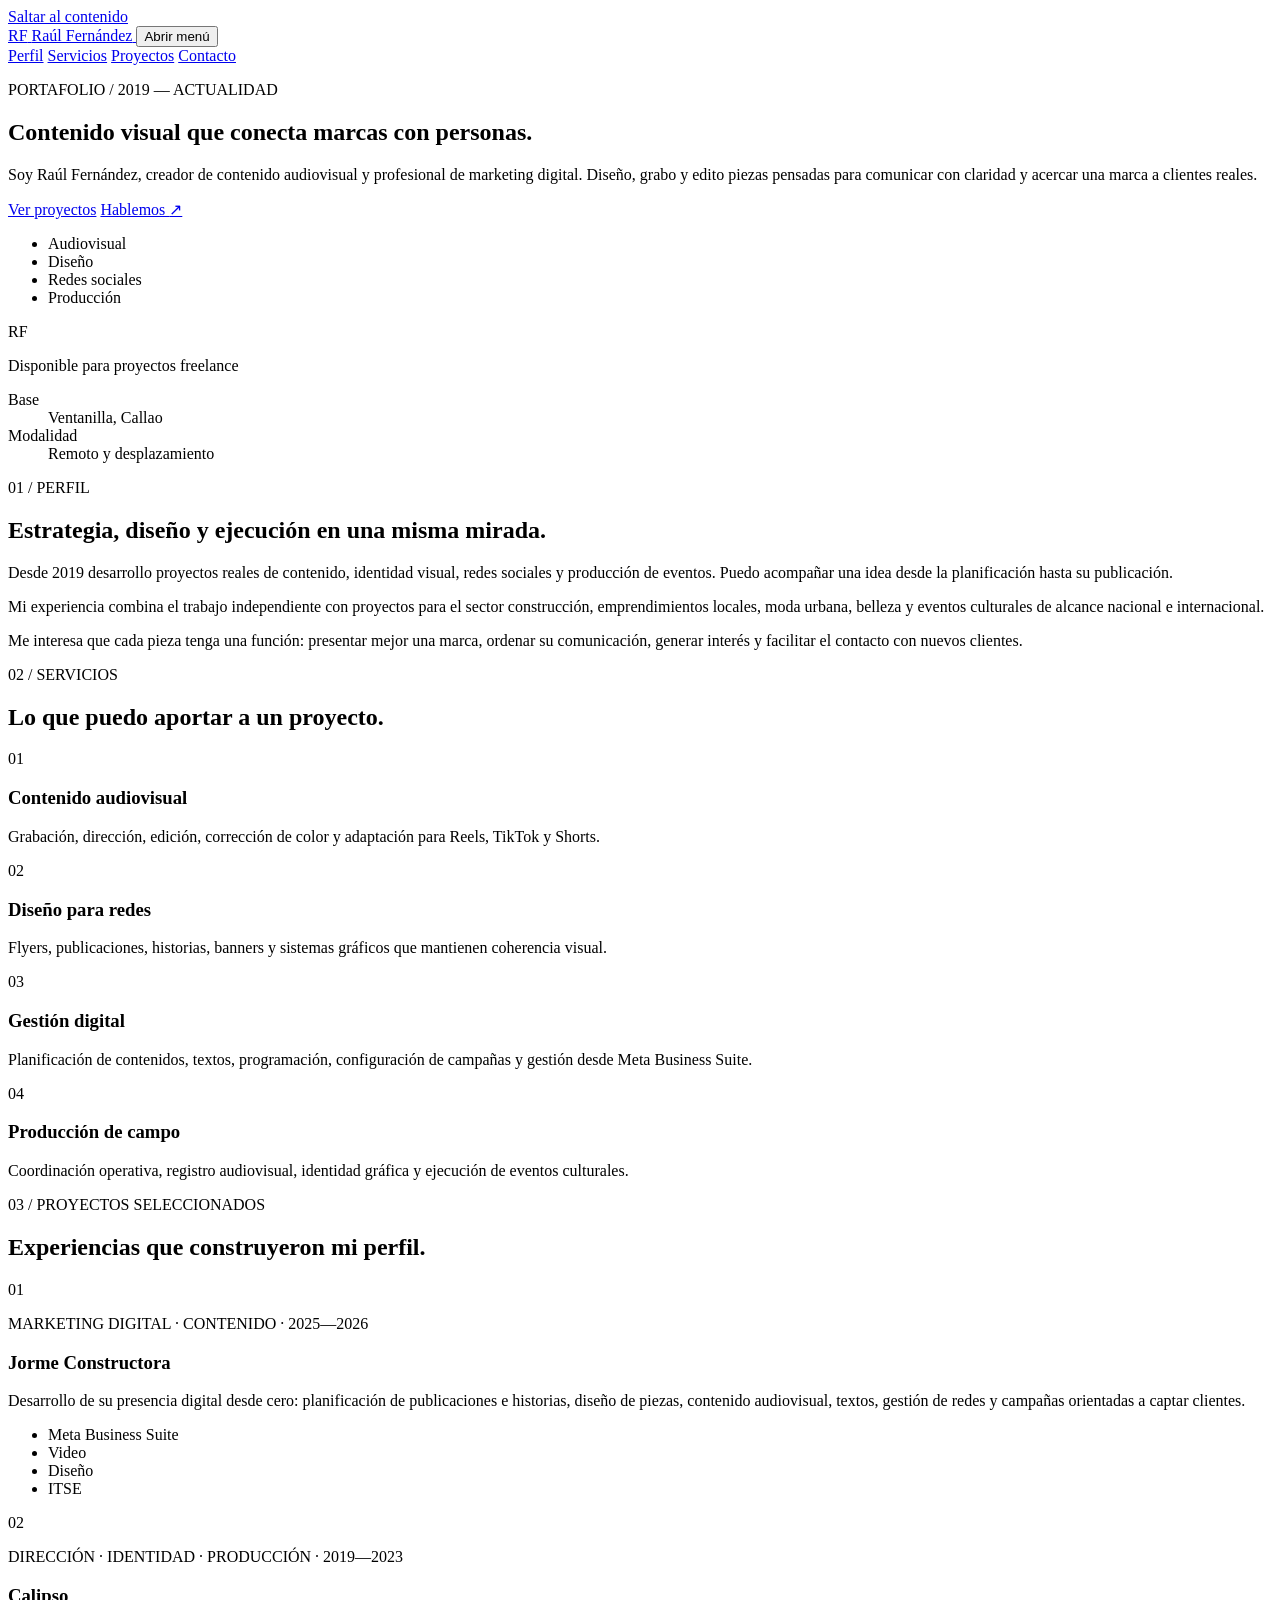
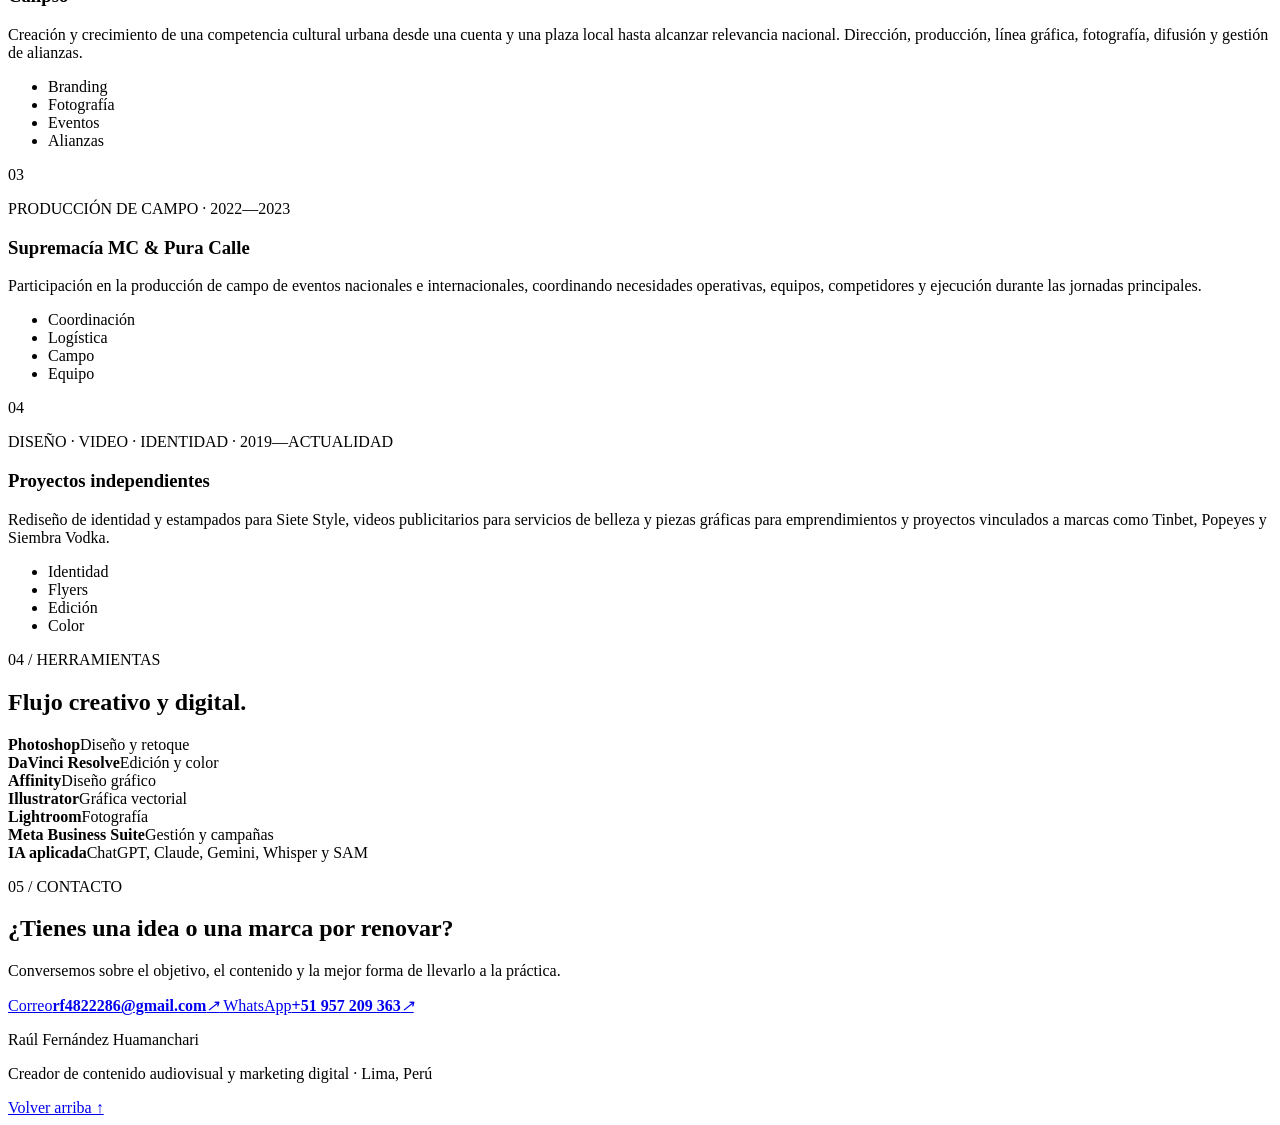
==== portafolio/index.html @ 441c4ef8 "Crear portafolio profesional de Raúl Fernández" ====
<!doctype html>
<html lang="es">
  <head>
    <meta charset="UTF-8" />
    <meta name="viewport" content="width=device-width, initial-scale=1.0" />
    <meta
      name="description"
      content="Portafolio de Raúl Fernández Huamanchari, creador de contenido audiovisual y marketing digital en Lima, Perú."
    />
    <meta name="theme-color" content="#0a0a0a" />
    <title>Raúl Fernández — Contenido audiovisual y marketing digital</title>
    <link rel="stylesheet" href="styles.css" />
    <script src="script.js" defer></script>
  </head>
  <body>
    <a class="skip-link" href="#contenido">Saltar al contenido</a>

    <header class="site-header" data-header>
      <a class="brand" href="#inicio" aria-label="Ir al inicio">
        <span class="brand-mark">RF</span>
        <span class="brand-name">Raúl Fernández</span>
      </a>

      <button
        class="menu-button"
        type="button"
        aria-expanded="false"
        aria-controls="main-nav"
        data-menu-button
      >
        <span></span><span></span>
        <span class="sr-only">Abrir menú</span>
      </button>

      <nav class="main-nav" id="main-nav" aria-label="Navegación principal" data-menu>
        <a href="#perfil">Perfil</a>
        <a href="#servicios">Servicios</a>
        <a href="#proyectos">Proyectos</a>
        <a href="#contacto">Contacto</a>
      </nav>
    </header>

    <main id="contenido">
      <section class="hero" id="inicio" aria-labelledby="hero-title">
        <div class="hero-copy">
          <p class="eyebrow">PORTAFOLIO / 2019 — ACTUALIDAD</p>
          <h1 id="hero-title">
            Contenido visual que conecta
            <span>marcas con personas.</span>
          </h1>
          <p class="hero-intro">
            Soy Raúl Fernández, creador de contenido audiovisual y profesional de
            marketing digital. Diseño, grabo y edito piezas pensadas para comunicar
            con claridad y acercar una marca a clientes reales.
          </p>
          <div class="hero-actions">
            <a class="button button-primary" href="#proyectos">Ver proyectos</a>
            <a
              class="button button-secondary"
              href="https://wa.me/51957209363?text=Hola%20Ra%C3%BAl%2C%20vi%20tu%20portafolio%20y%20quisiera%20conversar%20sobre%20un%20proyecto."
              target="_blank"
              rel="noreferrer"
            >Hablemos <span aria-hidden="true">↗</span></a>
          </div>
          <ul class="hero-disciplines" aria-label="Áreas de trabajo">
            <li>Audiovisual</li>
            <li>Diseño</li>
            <li>Redes sociales</li>
            <li>Producción</li>
          </ul>
        </div>

        <aside class="hero-panel" aria-label="Disponibilidad profesional">
          <div class="monogram" aria-hidden="true">
            <span>R</span><span>F</span>
          </div>
          <div class="availability">
            <span class="status-dot" aria-hidden="true"></span>
            <p>Disponible para proyectos freelance</p>
          </div>
          <dl>
            <div><dt>Base</dt><dd>Ventanilla, Callao</dd></div>
            <div><dt>Modalidad</dt><dd>Remoto y desplazamiento</dd></div>
          </dl>
        </aside>
      </section>

      <section class="profile section" id="perfil" aria-labelledby="profile-title">
        <div class="section-heading reveal">
          <p class="eyebrow">01 / PERFIL</p>
          <h2 id="profile-title">Estrategia, diseño y ejecución en una misma mirada.</h2>
        </div>
        <div class="profile-grid">
          <p class="profile-lead reveal">
            Desde 2019 desarrollo proyectos reales de contenido, identidad visual,
            redes sociales y producción de eventos. Puedo acompañar una idea desde
            la planificación hasta su publicación.
          </p>
          <div class="profile-detail reveal">
            <p>
              Mi experiencia combina el trabajo independiente con proyectos para el
              sector construcción, emprendimientos locales, moda urbana, belleza y
              eventos culturales de alcance nacional e internacional.
            </p>
            <p>
              Me interesa que cada pieza tenga una función: presentar mejor una
              marca, ordenar su comunicación, generar interés y facilitar el contacto
              con nuevos clientes.
            </p>
          </div>
        </div>
      </section>

      <section class="services section" id="servicios" aria-labelledby="services-title">
        <div class="section-heading reveal">
          <p class="eyebrow">02 / SERVICIOS</p>
          <h2 id="services-title">Lo que puedo aportar a un proyecto.</h2>
        </div>
        <div class="service-grid">
          <article class="service-card reveal">
            <span class="card-number">01</span>
            <h3>Contenido audiovisual</h3>
            <p>Grabación, dirección, edición, corrección de color y adaptación para Reels, TikTok y Shorts.</p>
          </article>
          <article class="service-card reveal">
            <span class="card-number">02</span>
            <h3>Diseño para redes</h3>
            <p>Flyers, publicaciones, historias, banners y sistemas gráficos que mantienen coherencia visual.</p>
          </article>
          <article class="service-card reveal">
            <span class="card-number">03</span>
            <h3>Gestión digital</h3>
            <p>Planificación de contenidos, textos, programación, configuración de campañas y gestión desde Meta Business Suite.</p>
          </article>
          <article class="service-card reveal">
            <span class="card-number">04</span>
            <h3>Producción de campo</h3>
            <p>Coordinación operativa, registro audiovisual, identidad gráfica y ejecución de eventos culturales.</p>
          </article>
        </div>
      </section>

      <section class="projects section" id="proyectos" aria-labelledby="projects-title">
        <div class="section-heading reveal">
          <p class="eyebrow">03 / PROYECTOS SELECCIONADOS</p>
          <h2 id="projects-title">Experiencias que construyeron mi perfil.</h2>
        </div>

        <div class="project-list">
          <article class="project-card reveal">
            <div class="project-index">01</div>
            <div class="project-main">
              <p class="project-type">MARKETING DIGITAL · CONTENIDO · 2025—2026</p>
              <h3>Jorme Constructora</h3>
              <p>
                Desarrollo de su presencia digital desde cero: planificación de
                publicaciones e historias, diseño de piezas, contenido audiovisual,
                textos, gestión de redes y campañas orientadas a captar clientes.
              </p>
            </div>
            <ul class="project-tags" aria-label="Responsabilidades en Jorme">
              <li>Meta Business Suite</li><li>Video</li><li>Diseño</li><li>ITSE</li>
            </ul>
          </article>

          <article class="project-card reveal">
            <div class="project-index">02</div>
            <div class="project-main">
              <p class="project-type">DIRECCIÓN · IDENTIDAD · PRODUCCIÓN · 2019—2023</p>
              <h3>Calipso</h3>
              <p>
                Creación y crecimiento de una competencia cultural urbana desde una
                cuenta y una plaza local hasta alcanzar relevancia nacional. Dirección,
                producción, línea gráfica, fotografía, difusión y gestión de alianzas.
              </p>
            </div>
            <ul class="project-tags" aria-label="Responsabilidades en Calipso">
              <li>Branding</li><li>Fotografía</li><li>Eventos</li><li>Alianzas</li>
            </ul>
          </article>

          <article class="project-card reveal">
            <div class="project-index">03</div>
            <div class="project-main">
              <p class="project-type">PRODUCCIÓN DE CAMPO · 2022—2023</p>
              <h3>Supremacía MC &amp; Pura Calle</h3>
              <p>
                Participación en la producción de campo de eventos nacionales e
                internacionales, coordinando necesidades operativas, equipos,
                competidores y ejecución durante las jornadas principales.
              </p>
            </div>
            <ul class="project-tags" aria-label="Responsabilidades en eventos">
              <li>Coordinación</li><li>Logística</li><li>Campo</li><li>Equipo</li>
            </ul>
          </article>

          <article class="project-card reveal">
            <div class="project-index">04</div>
            <div class="project-main">
              <p class="project-type">DISEÑO · VIDEO · IDENTIDAD · 2019—ACTUALIDAD</p>
              <h3>Proyectos independientes</h3>
              <p>
                Rediseño de identidad y estampados para Siete Style, videos
                publicitarios para servicios de belleza y piezas gráficas para
                emprendimientos y proyectos vinculados a marcas como Tinbet, Popeyes
                y Siembra Vodka.
              </p>
            </div>
            <ul class="project-tags" aria-label="Servicios independientes">
              <li>Identidad</li><li>Flyers</li><li>Edición</li><li>Color</li>
            </ul>
          </article>
        </div>
      </section>

      <section class="tools section" aria-labelledby="tools-title">
        <div class="section-heading reveal">
          <p class="eyebrow">04 / HERRAMIENTAS</p>
          <h2 id="tools-title">Flujo creativo y digital.</h2>
        </div>
        <div class="tools-wrap reveal">
          <div class="tool tool-featured"><strong>Photoshop</strong><span>Diseño y retoque</span></div>
          <div class="tool tool-featured"><strong>DaVinci Resolve</strong><span>Edición y color</span></div>
          <div class="tool tool-featured"><strong>Affinity</strong><span>Diseño gráfico</span></div>
          <div class="tool"><strong>Illustrator</strong><span>Gráfica vectorial</span></div>
          <div class="tool"><strong>Lightroom</strong><span>Fotografía</span></div>
          <div class="tool"><strong>Meta Business Suite</strong><span>Gestión y campañas</span></div>
          <div class="tool"><strong>IA aplicada</strong><span>ChatGPT, Claude, Gemini, Whisper y SAM</span></div>
        </div>
      </section>

      <section class="contact section" id="contacto" aria-labelledby="contact-title">
        <div class="contact-copy reveal">
          <p class="eyebrow">05 / CONTACTO</p>
          <h2 id="contact-title">¿Tienes una idea o una marca por renovar?</h2>
          <p>Conversemos sobre el objetivo, el contenido y la mejor forma de llevarlo a la práctica.</p>
        </div>
        <div class="contact-links reveal">
          <a href="mailto:rf4822286@gmail.com">
            <span>Correo</span><strong>rf4822286@gmail.com</strong><i aria-hidden="true">↗</i>
          </a>
          <a
            href="https://wa.me/51957209363?text=Hola%20Ra%C3%BAl%2C%20vi%20tu%20portafolio%20y%20quisiera%20conversar%20sobre%20un%20proyecto."
            target="_blank"
            rel="noreferrer"
          >
            <span>WhatsApp</span><strong>+51 957 209 363</strong><i aria-hidden="true">↗</i>
          </a>
        </div>
      </section>
    </main>

    <footer>
      <p>Raúl Fernández Huamanchari</p>
      <p>Creador de contenido audiovisual y marketing digital · Lima, Perú</p>
      <a href="#inicio">Volver arriba ↑</a>
    </footer>
  </body>
</html>
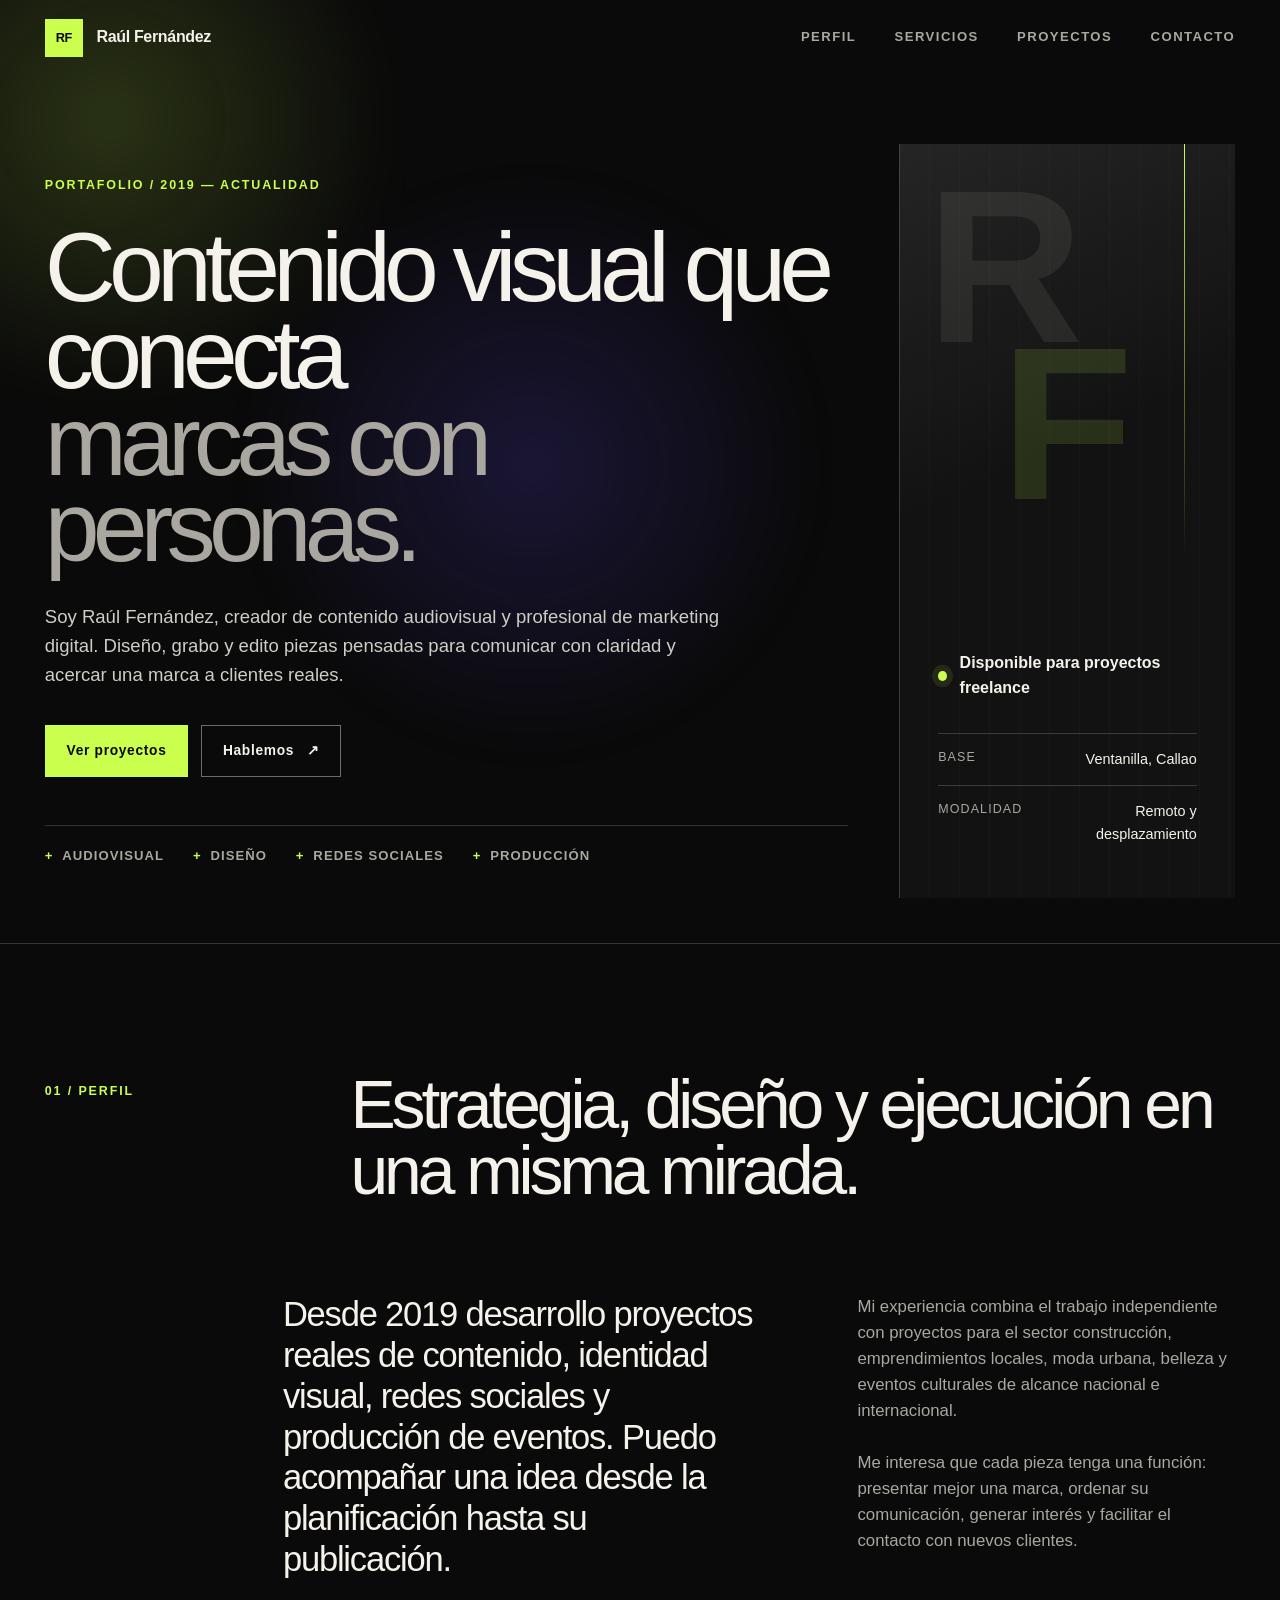
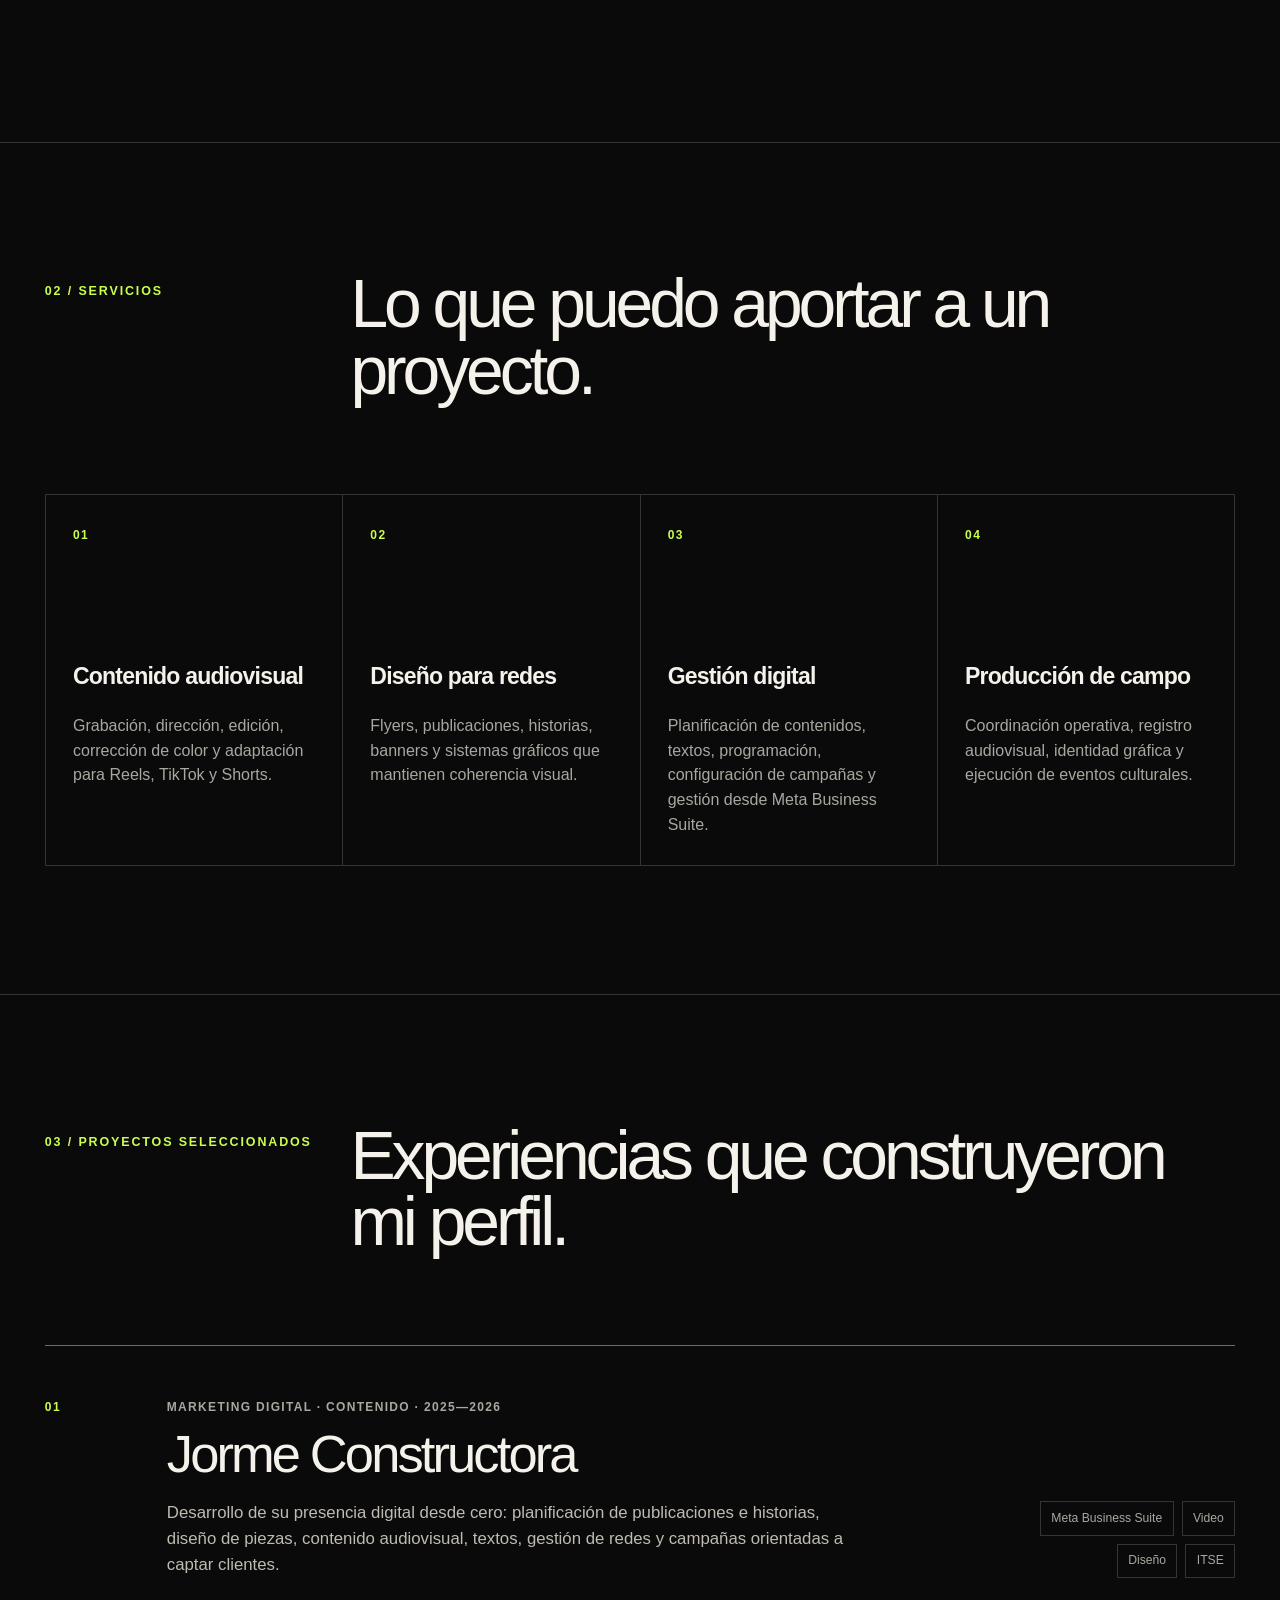
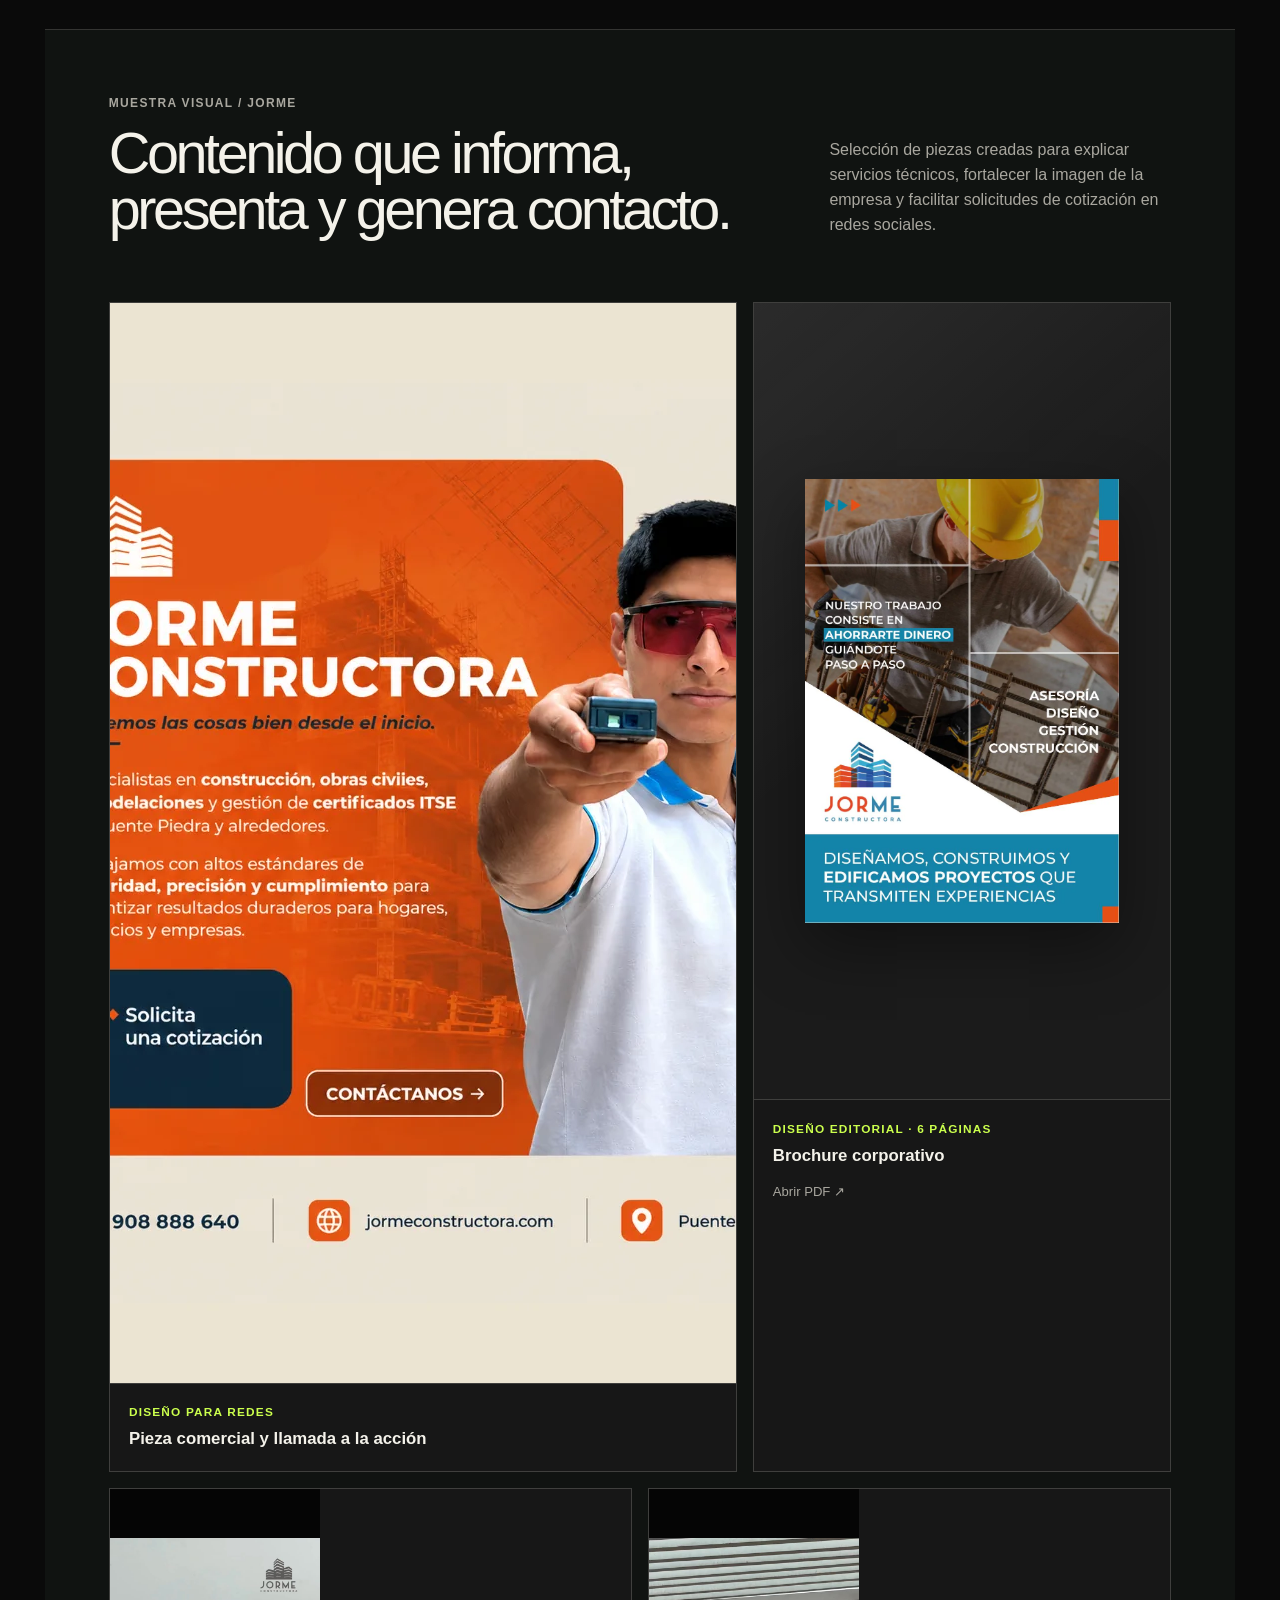
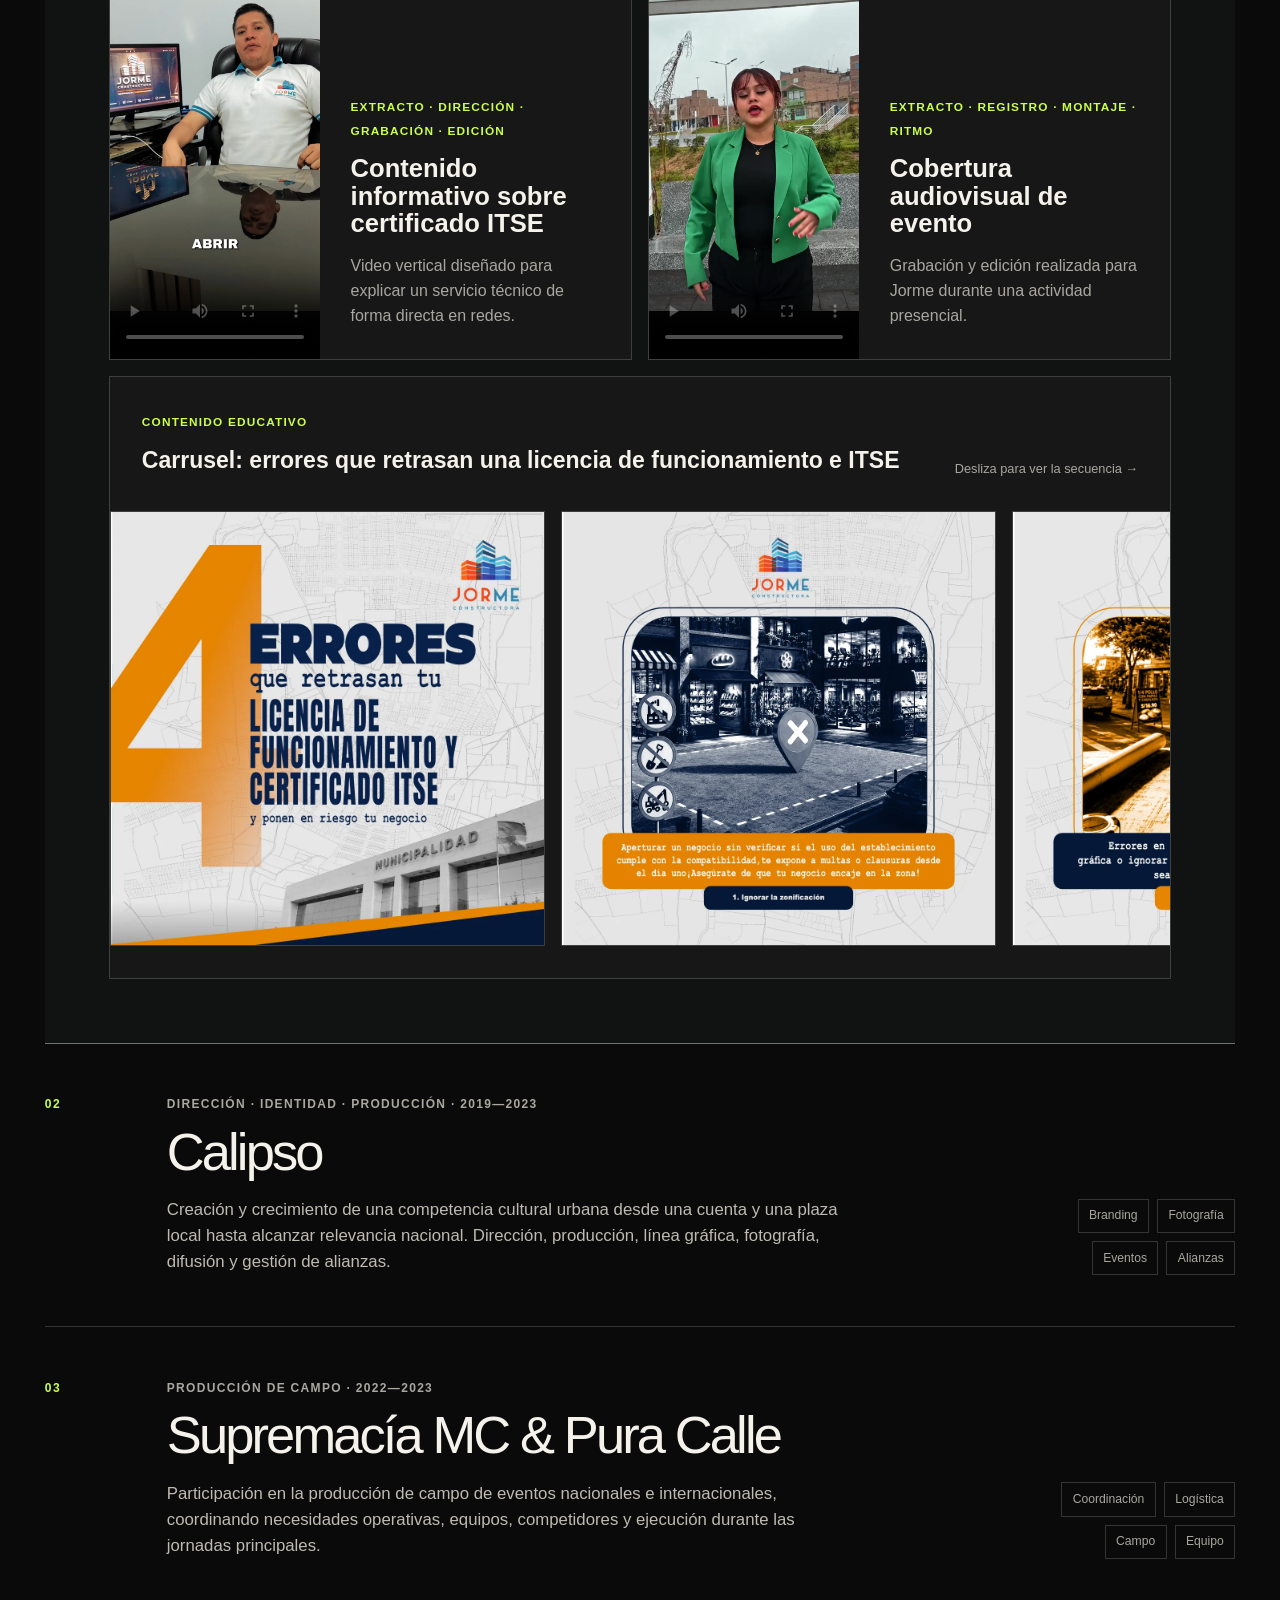
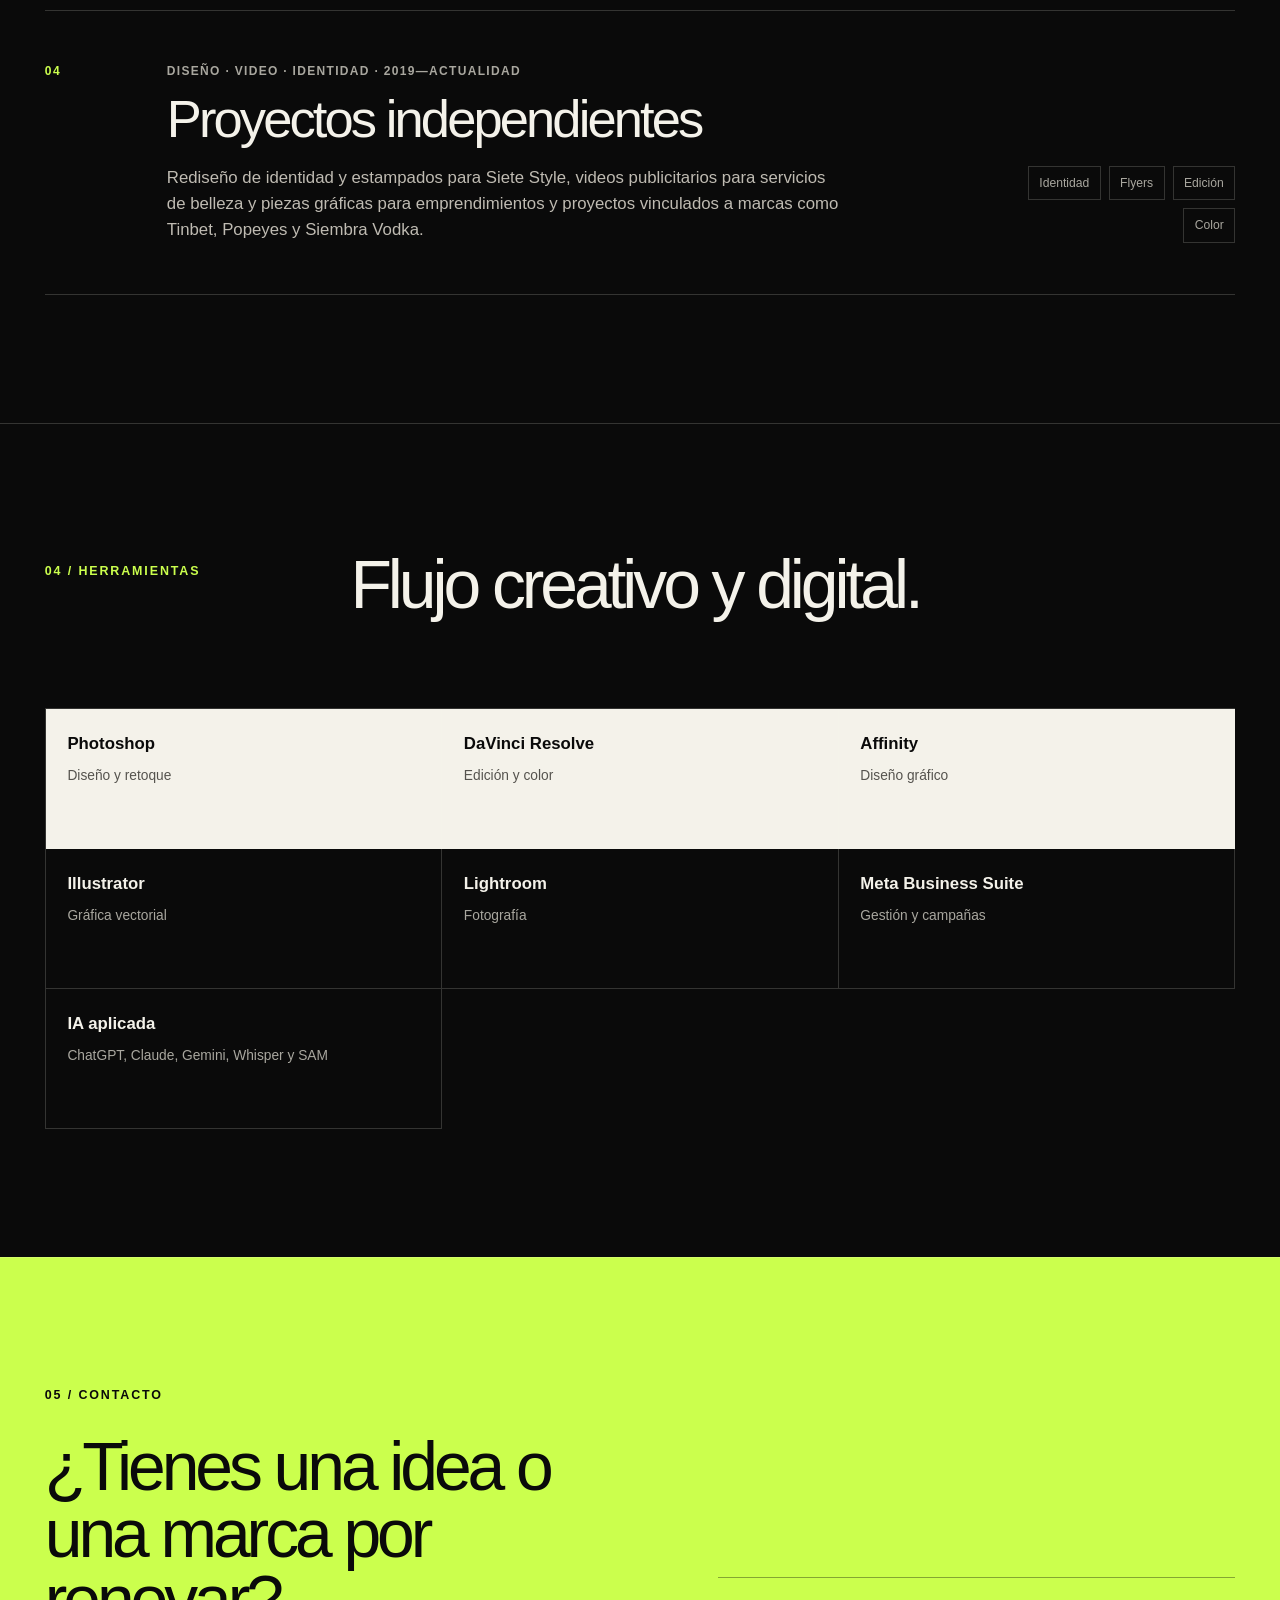
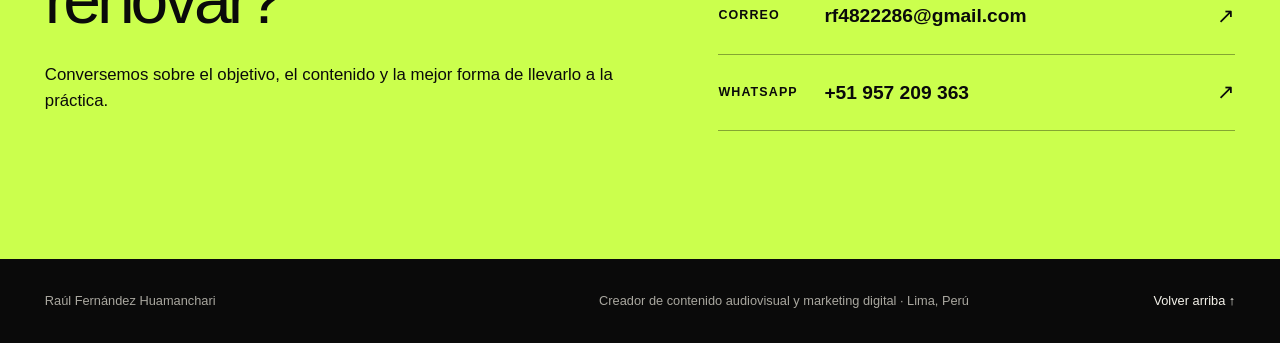
==== commit e366d23d: "Añadir muestra visual y audiovisual de Jorme" ====
--- a/portafolio/index.html
+++ b/portafolio/index.html
@@ -163,6 +163,113 @@
             </ul>
           </article>
 
+          <div class="jorme-showcase reveal" aria-labelledby="jorme-showcase-title">
+            <div class="showcase-heading">
+              <div>
+                <p class="project-type">MUESTRA VISUAL / JORME</p>
+                <h3 id="jorme-showcase-title">Contenido que informa, presenta y genera contacto.</h3>
+              </div>
+              <p>
+                Selección de piezas creadas para explicar servicios técnicos,
+                fortalecer la imagen de la empresa y facilitar solicitudes de
+                cotización en redes sociales.
+              </p>
+            </div>
+
+            <div class="showcase-feature-grid">
+              <figure class="media-card media-card-square">
+                <img
+                  src="assets/jorme/cotizacion.webp"
+                  alt="Publicación de Jorme Constructora para solicitar una cotización"
+                  width="1080"
+                  height="1080"
+                  loading="lazy"
+                  decoding="async"
+                />
+                <figcaption><span>Diseño para redes</span><strong>Pieza comercial y llamada a la acción</strong></figcaption>
+              </figure>
+
+              <a
+                class="media-card brochure-card"
+                href="assets/jorme/brochure-jorme.pdf"
+                target="_blank"
+                rel="noreferrer"
+                aria-label="Abrir brochure corporativo de Jorme en PDF"
+              >
+                <div class="brochure-preview">
+                  <img
+                    src="assets/jorme/brochure-cover.webp"
+                    alt="Portada del brochure corporativo de Jorme Constructora"
+                    width="909"
+                    height="1286"
+                    loading="lazy"
+                    decoding="async"
+                  />
+                </div>
+                <div class="media-caption">
+                  <span>Diseño editorial · 6 páginas</span>
+                  <strong>Brochure corporativo</strong>
+                  <i aria-hidden="true">Abrir PDF ↗</i>
+                </div>
+              </a>
+            </div>
+
+            <div class="video-grid">
+              <figure class="video-card">
+                <video
+                  controls
+                  playsinline
+                  preload="metadata"
+                  poster="assets/jorme/video-itse-poster.jpg"
+                  aria-label="Video informativo sobre certificado ITSE producido para Jorme"
+                >
+                  <source src="assets/jorme/video-itse.mp4" type="video/mp4" />
+                  Tu navegador no puede reproducir este video.
+                </video>
+                <figcaption>
+                  <span>Extracto · dirección · grabación · edición</span>
+                  <strong>Contenido informativo sobre certificado ITSE</strong>
+                  <p>Video vertical diseñado para explicar un servicio técnico de forma directa en redes.</p>
+                </figcaption>
+              </figure>
+
+              <figure class="video-card">
+                <video
+                  controls
+                  playsinline
+                  preload="metadata"
+                  poster="assets/jorme/video-evento-poster.jpg"
+                  aria-label="Cobertura audiovisual de evento realizada para Jorme"
+                >
+                  <source src="assets/jorme/video-evento.mp4" type="video/mp4" />
+                  Tu navegador no puede reproducir este video.
+                </video>
+                <figcaption>
+                  <span>Extracto · registro · montaje · ritmo</span>
+                  <strong>Cobertura audiovisual de evento</strong>
+                  <p>Grabación y edición realizada para Jorme durante una actividad presencial.</p>
+                </figcaption>
+              </figure>
+            </div>
+
+            <div class="carousel-block">
+              <div class="carousel-heading">
+                <div>
+                  <span>Contenido educativo</span>
+                  <strong>Carrusel: errores que retrasan una licencia de funcionamiento e ITSE</strong>
+                </div>
+                <p>Desliza para ver la secuencia →</p>
+              </div>
+              <div class="carousel-track" tabindex="0" role="region" aria-label="Carrusel educativo de cinco diseños para Jorme">
+                <img src="assets/jorme/itse-slide-1.webp" alt="Portada: cuatro errores que retrasan una licencia de funcionamiento y certificado ITSE" width="1080" height="1080" loading="lazy" decoding="async" />
+                <img src="assets/jorme/itse-slide-2.webp" alt="Error uno: ignorar la zonificación" width="1080" height="1080" loading="lazy" decoding="async" />
+                <img src="assets/jorme/itse-slide-3.webp" alt="Error dos: planos fuera de norma" width="1080" height="1080" loading="lazy" decoding="async" />
+                <img src="assets/jorme/itse-slide-4.webp" alt="Error tres: local no acondicionado" width="1080" height="1080" loading="lazy" decoding="async" />
+                <img src="assets/jorme/itse-slide-5.webp" alt="Error cuatro: falta de seguimiento del proceso" width="1080" height="1080" loading="lazy" decoding="async" />
+              </div>
+            </div>
+          </div>
+
           <article class="project-card reveal">
             <div class="project-index">02</div>
             <div class="project-main">
--- a/portafolio/styles.css
+++ b/portafolio/styles.css
@@ -0,0 +1,612 @@
+:root {
+  --bg: #0a0a0a;
+  --surface: #121212;
+  --surface-2: #191919;
+  --text: #f4f2ea;
+  --muted: #a9a79f;
+  --line: rgba(244, 242, 234, 0.18);
+  --line-strong: rgba(244, 242, 234, 0.42);
+  --accent: #cbff4d;
+  --max: 1440px;
+}
+
+* { box-sizing: border-box; }
+
+html { scroll-behavior: smooth; }
+
+body {
+  margin: 0;
+  background: var(--bg);
+  color: var(--text);
+  font-family: "Helvetica Neue", Helvetica, Arial, sans-serif;
+  font-size: 16px;
+  line-height: 1.55;
+  -webkit-font-smoothing: antialiased;
+}
+
+body.menu-open { overflow: hidden; }
+
+a { color: inherit; text-decoration: none; }
+
+button { font: inherit; }
+
+.sr-only {
+  position: absolute;
+  width: 1px;
+  height: 1px;
+  padding: 0;
+  margin: -1px;
+  overflow: hidden;
+  clip: rect(0, 0, 0, 0);
+  white-space: nowrap;
+  border: 0;
+}
+
+.skip-link {
+  position: fixed;
+  z-index: 100;
+  top: 0.8rem;
+  left: 0.8rem;
+  padding: 0.7rem 1rem;
+  background: var(--accent);
+  color: #0a0a0a;
+  transform: translateY(-160%);
+}
+
+.skip-link:focus { transform: translateY(0); }
+
+.site-header {
+  position: fixed;
+  z-index: 50;
+  top: 0;
+  left: 0;
+  right: 0;
+  display: flex;
+  align-items: center;
+  justify-content: space-between;
+  min-height: 76px;
+  padding: 0 3.5vw;
+  border-bottom: 1px solid transparent;
+  transition: background 180ms ease, border-color 180ms ease;
+}
+
+.site-header.scrolled {
+  background: rgba(10, 10, 10, 0.9);
+  border-color: var(--line);
+  backdrop-filter: blur(14px);
+}
+
+.brand { display: inline-flex; align-items: center; gap: 0.85rem; }
+
+.brand-mark {
+  display: grid;
+  place-items: center;
+  width: 38px;
+  aspect-ratio: 1;
+  background: var(--accent);
+  color: #090909;
+  font-size: 0.8rem;
+  font-weight: 800;
+  letter-spacing: -0.04em;
+}
+
+.brand-name { font-weight: 650; letter-spacing: -0.02em; }
+
+.main-nav { display: flex; align-items: center; gap: clamp(1.5rem, 3vw, 3.5rem); }
+
+.main-nav a {
+  position: relative;
+  color: var(--muted);
+  font-size: 0.82rem;
+  font-weight: 700;
+  letter-spacing: 0.11em;
+  text-transform: uppercase;
+  transition: color 160ms ease;
+}
+
+.main-nav a::after {
+  content: "";
+  position: absolute;
+  left: 0;
+  right: 100%;
+  bottom: -0.45rem;
+  height: 1px;
+  background: var(--accent);
+  transition: right 180ms ease;
+}
+
+.main-nav a:hover, .main-nav a:focus-visible { color: var(--text); }
+.main-nav a:hover::after, .main-nav a:focus-visible::after { right: 0; }
+
+.menu-button { display: none; }
+
+.hero {
+  position: relative;
+  display: grid;
+  grid-template-columns: minmax(0, 1.65fr) minmax(320px, 0.65fr);
+  min-height: 100svh;
+  max-width: var(--max);
+  margin: 0 auto;
+  padding: 9rem 3.5vw 3.5vw;
+  overflow: hidden;
+}
+
+.hero::before {
+  content: "";
+  position: absolute;
+  inset: -20% 28% 18% -15%;
+  background:
+    radial-gradient(circle at 27% 32%, rgba(203, 255, 77, 0.17), transparent 28%),
+    radial-gradient(circle at 65% 68%, rgba(102, 78, 255, 0.18), transparent 30%);
+  filter: blur(18px);
+  pointer-events: none;
+}
+
+.hero-copy {
+  position: relative;
+  z-index: 1;
+  align-self: end;
+  padding: 2rem clamp(1rem, 4vw, 5rem) 2rem 0;
+}
+
+.eyebrow {
+  margin: 0 0 1.8rem;
+  color: var(--accent);
+  font-size: 0.78rem;
+  font-weight: 750;
+  letter-spacing: 0.15em;
+}
+
+h1, h2, h3, p { margin-top: 0; }
+
+h1 {
+  max-width: 1030px;
+  margin-bottom: 2rem;
+  font-size: clamp(3.4rem, 7.7vw, 8.5rem);
+  font-weight: 500;
+  letter-spacing: -0.07em;
+  line-height: 0.88;
+}
+
+h1 span { display: block; color: var(--muted); }
+
+.hero-intro {
+  max-width: 690px;
+  margin-bottom: 2.2rem;
+  color: #cfcdc5;
+  font-size: clamp(1.05rem, 1.45vw, 1.35rem);
+}
+
+.hero-actions { display: flex; flex-wrap: wrap; gap: 0.8rem; margin-bottom: 3rem; }
+
+.button {
+  display: inline-flex;
+  align-items: center;
+  justify-content: center;
+  min-height: 52px;
+  padding: 0.85rem 1.3rem;
+  border: 1px solid var(--line-strong);
+  font-size: 0.86rem;
+  font-weight: 750;
+  letter-spacing: 0.05em;
+  transition: transform 160ms ease, background 160ms ease, color 160ms ease;
+}
+
+.button:hover { transform: translateY(-2px); }
+.button-primary { background: var(--accent); border-color: var(--accent); color: #090909; }
+.button-secondary { gap: 0.8rem; }
+.button-secondary:hover { background: var(--text); color: #090909; }
+
+.hero-disciplines {
+  display: flex;
+  flex-wrap: wrap;
+  gap: 0.65rem 1.8rem;
+  margin: 0;
+  padding: 1.25rem 0 0;
+  border-top: 1px solid var(--line);
+  list-style: none;
+  color: var(--muted);
+  font-size: 0.82rem;
+  font-weight: 700;
+  letter-spacing: 0.08em;
+  text-transform: uppercase;
+}
+
+.hero-disciplines li::before { content: "+"; margin-right: 0.55rem; color: var(--accent); }
+
+.hero-panel {
+  position: relative;
+  display: flex;
+  flex-direction: column;
+  justify-content: flex-end;
+  min-height: 640px;
+  padding: clamp(1.5rem, 3vw, 3rem);
+  border-left: 1px solid var(--line);
+  background:
+    linear-gradient(155deg, rgba(255,255,255,0.08), transparent 42%),
+    repeating-linear-gradient(90deg, transparent 0, transparent 29px, rgba(255,255,255,0.035) 30px),
+    var(--surface);
+  overflow: hidden;
+}
+
+.hero-panel::after {
+  content: "";
+  position: absolute;
+  top: 0;
+  right: 15%;
+  width: 1px;
+  height: 55%;
+  background: linear-gradient(var(--accent), transparent);
+}
+
+.monogram {
+  position: absolute;
+  top: 6%;
+  left: 8%;
+  color: rgba(244, 242, 234, 0.08);
+  font-size: clamp(8rem, 17vw, 17rem);
+  font-weight: 800;
+  letter-spacing: -0.18em;
+  line-height: 0.72;
+  user-select: none;
+}
+
+.monogram span { display: block; }
+.monogram span:last-child { margin-left: 0.34em; color: rgba(203, 255, 77, 0.13); }
+
+.availability {
+  position: relative;
+  z-index: 1;
+  display: flex;
+  align-items: center;
+  gap: 0.8rem;
+  margin-bottom: 2rem;
+}
+
+.availability p { margin: 0; font-weight: 650; }
+
+.status-dot {
+  width: 10px;
+  height: 10px;
+  border-radius: 50%;
+  background: var(--accent);
+  box-shadow: 0 0 0 6px rgba(203, 255, 77, 0.1);
+}
+
+.hero-panel dl { position: relative; z-index: 1; margin: 0; }
+.hero-panel dl div { display: grid; grid-template-columns: 95px 1fr; padding: 0.9rem 0; border-top: 1px solid var(--line); }
+.hero-panel dt { color: var(--muted); font-size: 0.78rem; text-transform: uppercase; letter-spacing: 0.09em; }
+.hero-panel dd { margin: 0; text-align: right; font-size: 0.9rem; }
+
+.section {
+  max-width: var(--max);
+  margin: 0 auto;
+  padding: clamp(5rem, 10vw, 10rem) 3.5vw;
+  border-top: 1px solid var(--line);
+}
+
+.section-heading { display: grid; grid-template-columns: minmax(170px, 0.38fr) minmax(0, 1.1fr); align-items: start; margin-bottom: clamp(3.5rem, 7vw, 7rem); }
+.section-heading .eyebrow { margin-top: 0.65rem; }
+
+h2 {
+  max-width: 980px;
+  margin-bottom: 0;
+  font-size: clamp(2.5rem, 5.3vw, 6rem);
+  font-weight: 500;
+  letter-spacing: -0.06em;
+  line-height: 0.98;
+}
+
+.profile-grid { display: grid; grid-template-columns: 1fr 0.8fr; gap: clamp(3rem, 8vw, 9rem); margin-left: 20%; }
+.profile-lead { font-size: clamp(1.55rem, 2.7vw, 2.7rem); line-height: 1.18; letter-spacing: -0.035em; }
+.profile-detail { color: var(--muted); font-size: 1.05rem; }
+.profile-detail p + p { margin-top: 1.6rem; }
+
+.service-grid { display: grid; grid-template-columns: repeat(4, 1fr); border-top: 1px solid var(--line); border-left: 1px solid var(--line); }
+.service-card { min-height: 340px; padding: 1.7rem; border-right: 1px solid var(--line); border-bottom: 1px solid var(--line); transition: background 180ms ease; }
+.service-card:hover { background: var(--surface); }
+.card-number, .project-index { color: var(--accent); font-size: 0.75rem; font-weight: 750; letter-spacing: 0.12em; }
+.service-card h3 { margin: 7rem 0 1.2rem; font-size: clamp(1.3rem, 1.8vw, 1.8rem); font-weight: 600; letter-spacing: -0.035em; }
+.service-card p { margin: 0; color: var(--muted); }
+
+.project-list { border-top: 1px solid var(--line-strong); }
+.project-card {
+  display: grid;
+  grid-template-columns: 90px minmax(0, 1fr) 230px;
+  gap: 2rem;
+  padding: clamp(2rem, 4vw, 4rem) 0;
+  border-bottom: 1px solid var(--line);
+}
+.project-main { max-width: 780px; }
+.project-type { color: var(--muted); font-size: 0.75rem; font-weight: 700; letter-spacing: 0.11em; }
+.project-main h3 { margin-bottom: 1.2rem; font-size: clamp(2rem, 4.1vw, 4.5rem); font-weight: 500; letter-spacing: -0.055em; line-height: 1; }
+.project-main > p:last-child { max-width: 680px; margin-bottom: 0; color: #bfbbb2; font-size: 1.05rem; }
+.project-tags { align-self: end; display: flex; flex-wrap: wrap; justify-content: flex-end; gap: 0.5rem; margin: 0; padding: 0; list-style: none; }
+.project-tags li { padding: 0.42rem 0.65rem; border: 1px solid var(--line); color: var(--muted); font-size: 0.76rem; }
+
+.jorme-showcase {
+  padding: clamp(2.5rem, 5vw, 5rem);
+  border-bottom: 1px solid var(--line-strong);
+  background: #101311;
+}
+
+.showcase-heading {
+  display: grid;
+  grid-template-columns: minmax(0, 1.2fr) minmax(280px, 0.65fr);
+  gap: clamp(2rem, 7vw, 8rem);
+  align-items: end;
+  margin-bottom: clamp(2.5rem, 5vw, 5rem);
+}
+
+.showcase-heading h3 {
+  max-width: 820px;
+  margin-bottom: 0;
+  font-size: clamp(2.2rem, 4.5vw, 5rem);
+  font-weight: 500;
+  letter-spacing: -0.06em;
+  line-height: 0.98;
+}
+
+.showcase-heading > p { margin-bottom: 0; color: var(--muted); }
+
+.showcase-feature-grid {
+  display: grid;
+  grid-template-columns: 1.2fr 0.8fr;
+  gap: 1rem;
+  margin-bottom: 1rem;
+}
+
+.media-card {
+  position: relative;
+  display: block;
+  margin: 0;
+  border: 1px solid var(--line);
+  background: #171717;
+  overflow: hidden;
+}
+
+.media-card-square > img {
+  display: block;
+  width: 100%;
+  aspect-ratio: 1;
+  object-fit: cover;
+}
+
+.media-card figcaption,
+.media-caption {
+  display: flex;
+  flex-direction: column;
+  gap: 0.3rem;
+  padding: 1.2rem;
+  border-top: 1px solid var(--line);
+}
+
+.media-card figcaption span,
+.media-caption span,
+.video-card figcaption span,
+.carousel-heading span {
+  color: var(--accent);
+  font-size: 0.74rem;
+  font-weight: 750;
+  letter-spacing: 0.1em;
+  text-transform: uppercase;
+}
+
+.media-card figcaption strong,
+.media-caption strong { font-size: 1.05rem; }
+
+.brochure-card { display: grid; grid-template-columns: minmax(0, 1fr); }
+
+.brochure-preview {
+  display: grid;
+  place-items: center;
+  min-height: 0;
+  padding: clamp(1.5rem, 4vw, 4rem);
+  background:
+    linear-gradient(140deg, rgba(255, 255, 255, 0.07), transparent 45%),
+    #1b1b1b;
+}
+
+.brochure-preview img {
+  display: block;
+  width: min(100%, 430px);
+  height: auto;
+  box-shadow: 0 24px 60px rgba(0, 0, 0, 0.38);
+  transition: transform 220ms ease;
+}
+
+.brochure-card:hover .brochure-preview img { transform: translateY(-6px) rotate(-1deg); }
+.media-caption { position: relative; }
+.media-caption i { margin-top: 0.5rem; color: var(--muted); font-size: 0.82rem; font-style: normal; }
+
+.video-grid {
+  display: grid;
+  grid-template-columns: repeat(2, minmax(0, 1fr));
+  gap: 1rem;
+  margin: 1rem 0;
+}
+
+.video-card {
+  display: grid;
+  grid-template-columns: minmax(210px, 0.65fr) minmax(220px, 1fr);
+  margin: 0;
+  border: 1px solid var(--line);
+  background: #171717;
+}
+
+.video-card video {
+  display: block;
+  width: 100%;
+  height: 100%;
+  min-height: 470px;
+  max-height: 620px;
+  background: #050505;
+  object-fit: contain;
+}
+
+.video-card figcaption {
+  align-self: end;
+  padding: clamp(1.3rem, 2.4vw, 2.4rem);
+}
+
+.video-card figcaption strong {
+  display: block;
+  margin: 0.75rem 0 1rem;
+  font-size: clamp(1.35rem, 2vw, 2rem);
+  line-height: 1.08;
+}
+
+.video-card figcaption p { margin-bottom: 0; color: var(--muted); }
+
+.carousel-block {
+  margin-top: 1rem;
+  padding: clamp(1.3rem, 2.5vw, 2.5rem) 0 0;
+  border: 1px solid var(--line);
+  background: #171717;
+  overflow: hidden;
+}
+
+.carousel-heading {
+  display: flex;
+  align-items: end;
+  justify-content: space-between;
+  gap: 2rem;
+  padding: 0 clamp(1.3rem, 2.5vw, 2.5rem) clamp(1.3rem, 2.5vw, 2.5rem);
+}
+
+.carousel-heading strong { display: block; max-width: 760px; margin-top: 0.55rem; font-size: clamp(1.1rem, 1.8vw, 1.55rem); }
+.carousel-heading p { flex: 0 0 auto; margin: 0; color: var(--muted); font-size: 0.8rem; }
+
+.carousel-track {
+  display: grid;
+  grid-auto-flow: column;
+  grid-auto-columns: clamp(270px, 34vw, 440px);
+  gap: 1rem;
+  padding: 0 clamp(1.3rem, 2.5vw, 2.5rem) clamp(1.3rem, 2.5vw, 2.5rem);
+  overflow-x: auto;
+  overscroll-behavior-inline: contain;
+  scroll-snap-type: inline mandatory;
+  scrollbar-color: var(--accent) #242424;
+}
+
+.carousel-track img {
+  display: block;
+  width: 100%;
+  height: auto;
+  border: 1px solid var(--line);
+  scroll-snap-align: start;
+}
+
+.tools-wrap { display: grid; grid-template-columns: repeat(3, 1fr); border-top: 1px solid var(--line); border-left: 1px solid var(--line); }
+.tool { min-height: 140px; padding: 1.35rem; border-right: 1px solid var(--line); border-bottom: 1px solid var(--line); }
+.tool strong, .tool span { display: block; }
+.tool strong { margin-bottom: 0.5rem; font-size: 1.05rem; }
+.tool span { color: var(--muted); font-size: 0.86rem; }
+.tool-featured { background: var(--text); color: #0a0a0a; }
+.tool-featured span { color: #55534e; }
+
+.contact { display: grid; grid-template-columns: 1.05fr 0.95fr; gap: clamp(3rem, 8vw, 9rem); background: var(--accent); color: #0a0a0a; }
+.contact .eyebrow { color: #0a0a0a; }
+.contact h2 { max-width: 800px; margin-bottom: 1.8rem; }
+.contact-copy > p:last-child { max-width: 620px; font-size: 1.05rem; }
+.contact-links { align-self: end; border-top: 1px solid rgba(0,0,0,0.35); }
+.contact-links a { display: grid; grid-template-columns: 90px 1fr auto; align-items: center; gap: 1rem; padding: 1.35rem 0; border-bottom: 1px solid rgba(0,0,0,0.35); }
+.contact-links span { font-size: 0.78rem; font-weight: 750; text-transform: uppercase; letter-spacing: 0.09em; }
+.contact-links strong { font-size: clamp(1rem, 1.5vw, 1.3rem); overflow-wrap: anywhere; }
+.contact-links i { font-size: 1.3rem; font-style: normal; transition: transform 160ms ease; }
+.contact-links a:hover i { transform: translate(4px, -4px); }
+
+footer {
+  display: grid;
+  grid-template-columns: 1fr 1fr auto;
+  gap: 2rem;
+  max-width: var(--max);
+  margin: 0 auto;
+  padding: 2rem 3.5vw;
+  color: var(--muted);
+  font-size: 0.8rem;
+}
+footer p { margin: 0; }
+footer a { color: var(--text); }
+
+.reveal { opacity: 0; transform: translateY(24px); transition: opacity 650ms ease, transform 650ms ease; }
+.reveal.visible { opacity: 1; transform: translateY(0); }
+
+@media (max-width: 980px) {
+  .hero { grid-template-columns: 1fr; padding-top: 8rem; }
+  .hero-copy { align-self: auto; padding-right: 0; }
+  .hero-panel { min-height: 480px; margin-top: 3rem; border: 1px solid var(--line); }
+  .profile-grid { grid-template-columns: 1fr; margin-left: 0; }
+  .service-grid { grid-template-columns: repeat(2, 1fr); }
+  .project-card { grid-template-columns: 60px 1fr; }
+  .project-tags { grid-column: 2; justify-content: flex-start; }
+  .jorme-showcase { padding: 2.5rem 1.5rem; }
+  .showcase-heading { grid-template-columns: 1fr; }
+  .video-grid { grid-template-columns: 1fr; }
+  .tools-wrap { grid-template-columns: repeat(2, 1fr); }
+  .contact { grid-template-columns: 1fr; }
+}
+
+@media (max-width: 720px) {
+  .site-header { min-height: 66px; padding: 0 1rem; }
+  .brand-name { display: none; }
+  .menu-button {
+    position: relative;
+    z-index: 60;
+    display: grid;
+    place-content: center;
+    gap: 7px;
+    width: 44px;
+    height: 44px;
+    padding: 0;
+    border: 0;
+    background: transparent;
+    color: var(--text);
+  }
+  .menu-button span:not(.sr-only) { display: block; width: 24px; height: 1px; background: currentColor; transition: transform 180ms ease; }
+  .menu-button[aria-expanded="true"] span:first-child { transform: translateY(4px) rotate(45deg); }
+  .menu-button[aria-expanded="true"] span:nth-child(2) { transform: translateY(-4px) rotate(-45deg); }
+  .main-nav {
+    position: fixed;
+    inset: 0;
+    display: flex;
+    flex-direction: column;
+    align-items: flex-start;
+    justify-content: center;
+    gap: 1.5rem;
+    padding: 2rem;
+    background: var(--bg);
+    visibility: hidden;
+    opacity: 0;
+    transform: translateY(-10px);
+    transition: opacity 180ms ease, transform 180ms ease, visibility 180ms;
+  }
+  .main-nav.open { visibility: visible; opacity: 1; transform: translateY(0); }
+  .main-nav a { font-size: clamp(2rem, 10vw, 4rem); letter-spacing: -0.05em; text-transform: none; }
+  .hero { min-height: auto; padding: 7.5rem 1rem 4rem; }
+  h1 { font-size: clamp(3.15rem, 16vw, 5.4rem); }
+  .hero-panel { min-height: 420px; padding: 1.3rem; }
+  .section { padding: 5.5rem 1rem; }
+  .section-heading { grid-template-columns: 1fr; margin-bottom: 3.5rem; }
+  .section-heading .eyebrow { margin-top: 0; }
+  .service-grid, .tools-wrap { grid-template-columns: 1fr; }
+  .service-card { min-height: 280px; }
+  .service-card h3 { margin-top: 5rem; }
+  .project-card { grid-template-columns: 38px 1fr; gap: 1rem; }
+  .project-tags { grid-column: 2; }
+  .jorme-showcase { padding: 2.5rem 1rem; margin-inline: -1rem; }
+  .showcase-feature-grid { grid-template-columns: 1fr; }
+  .video-card { grid-template-columns: 1fr; }
+  .video-card video { min-height: 0; aspect-ratio: 9 / 16; }
+  .carousel-heading { align-items: flex-start; flex-direction: column; gap: 1rem; }
+  .carousel-track { grid-auto-columns: 86vw; }
+  .contact { gap: 3rem; }
+  .contact-links a { grid-template-columns: 75px 1fr auto; gap: 0.6rem; }
+  footer { grid-template-columns: 1fr; padding: 2rem 1rem; gap: 0.6rem; }
+}
+
+@media (prefers-reduced-motion: reduce) {
+  html { scroll-behavior: auto; }
+  *, *::before, *::after { animation-duration: 0.01ms !important; transition-duration: 0.01ms !important; }
+  .reveal { opacity: 1; transform: none; }
+}
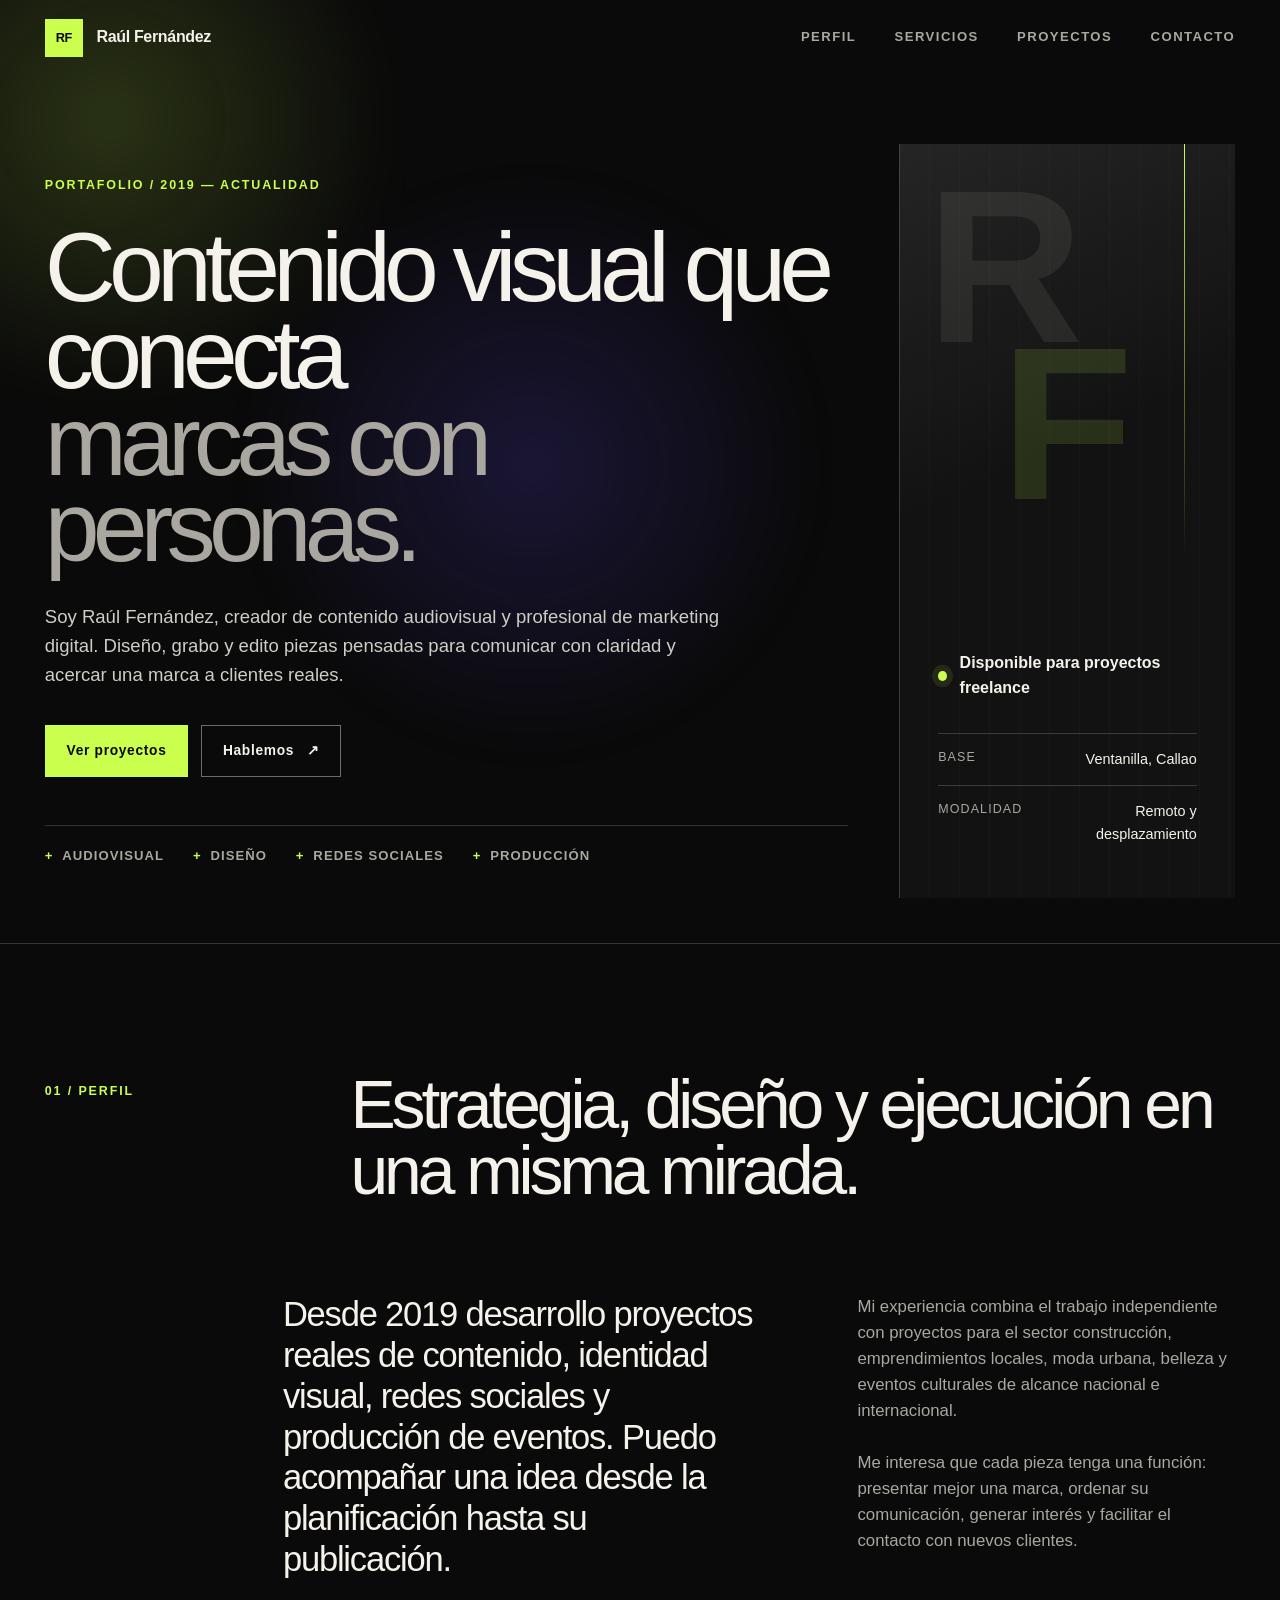
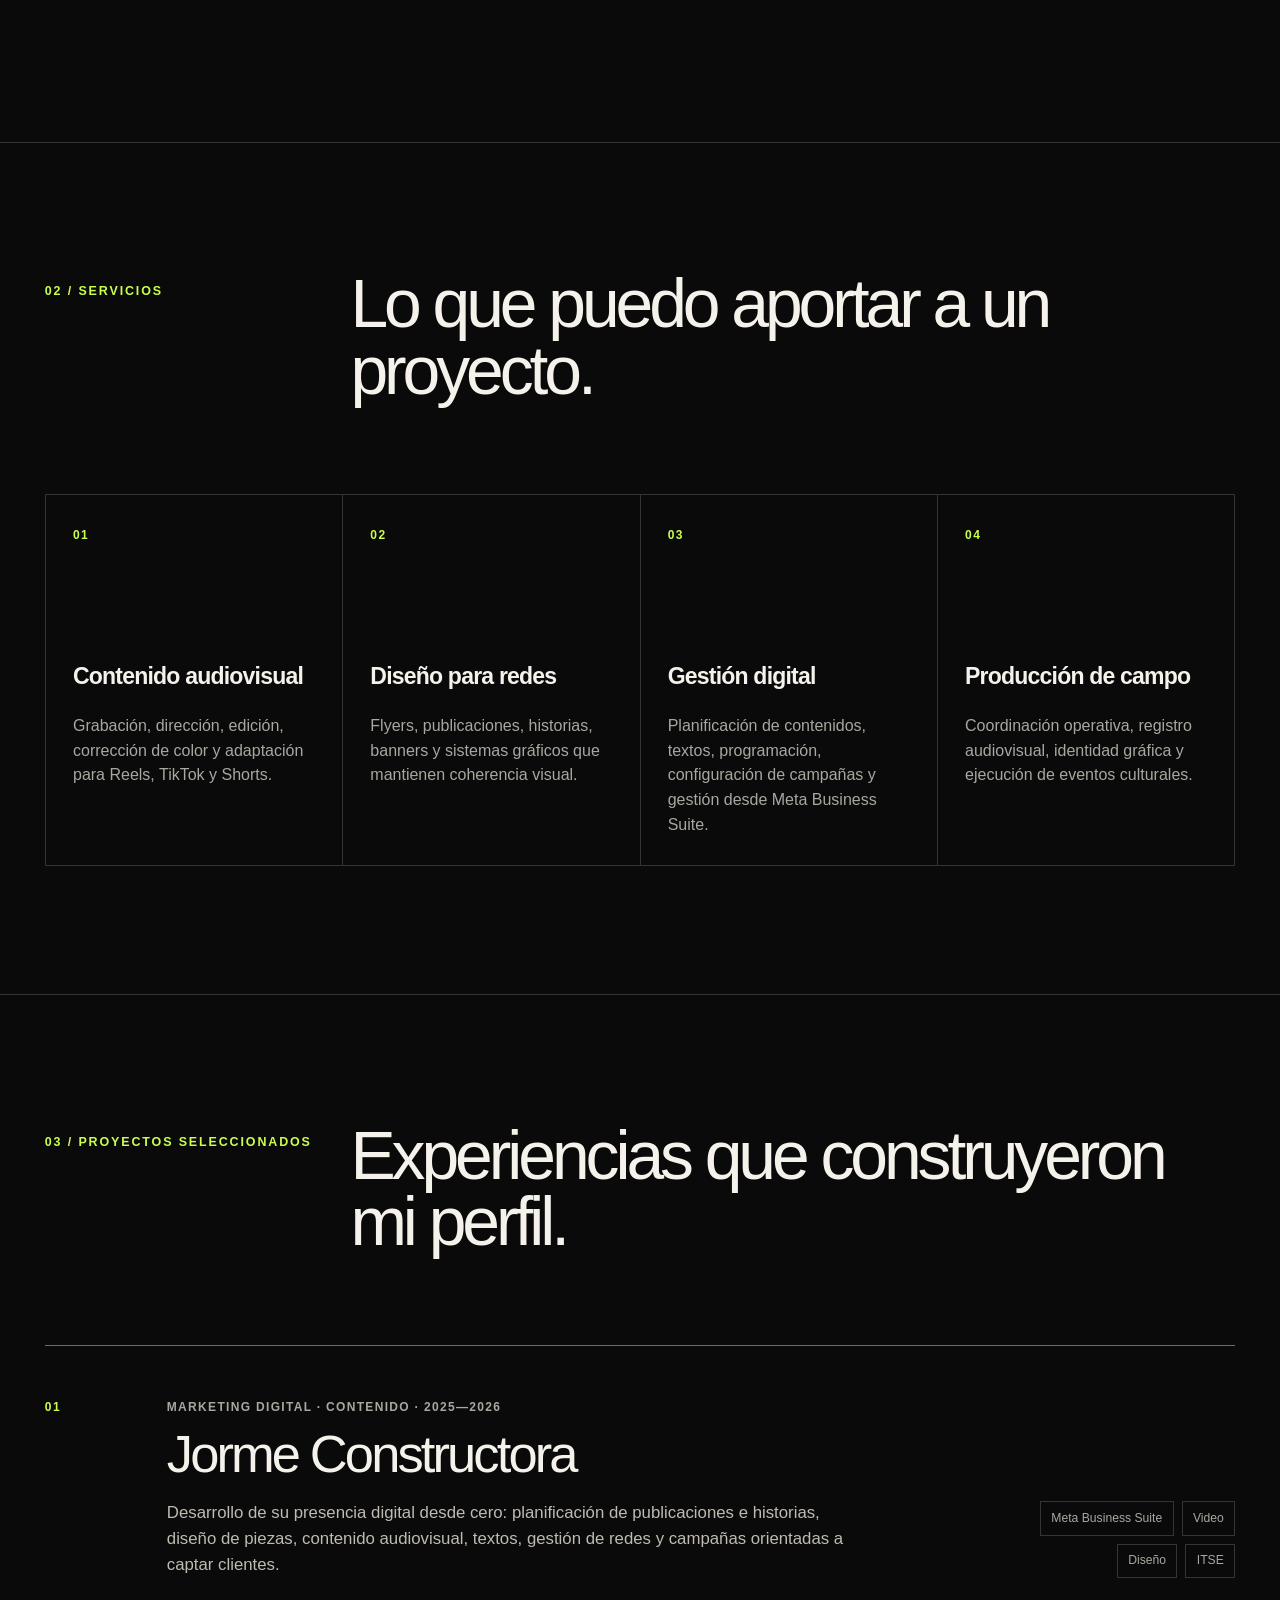
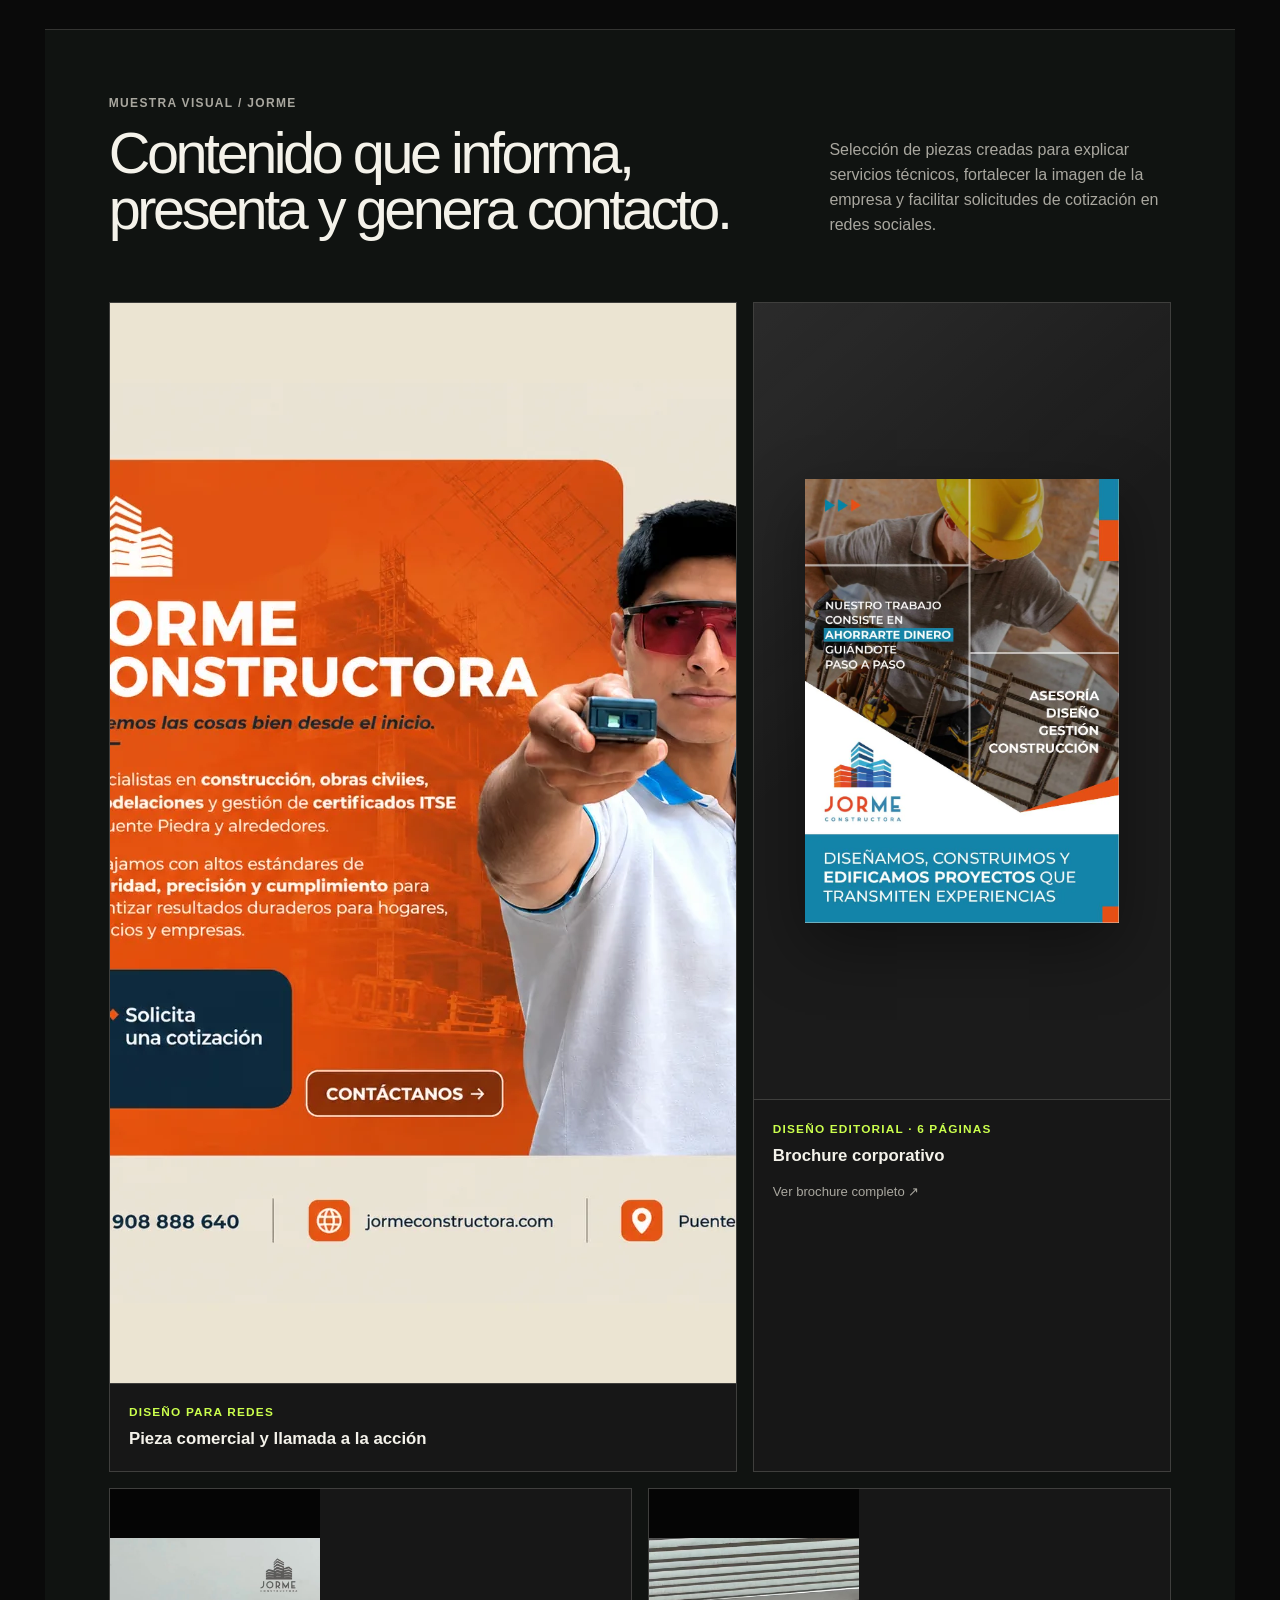
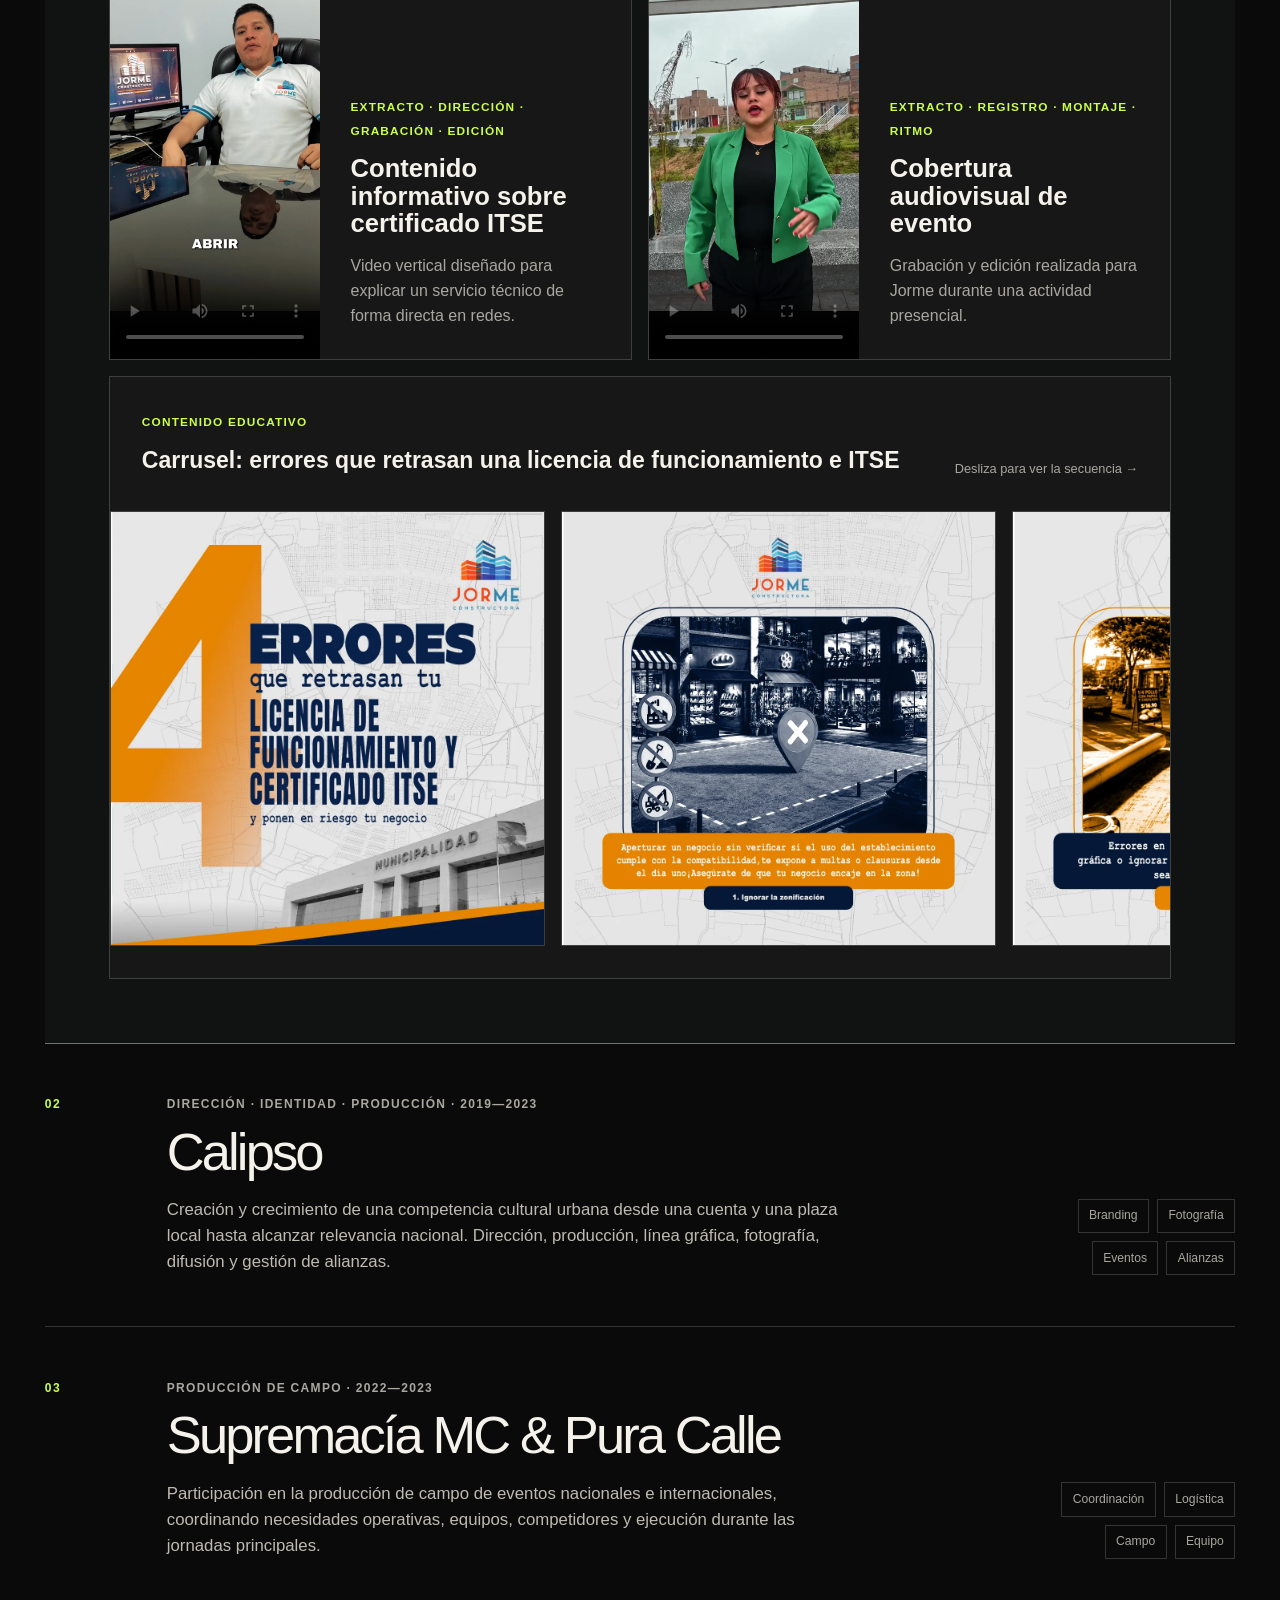
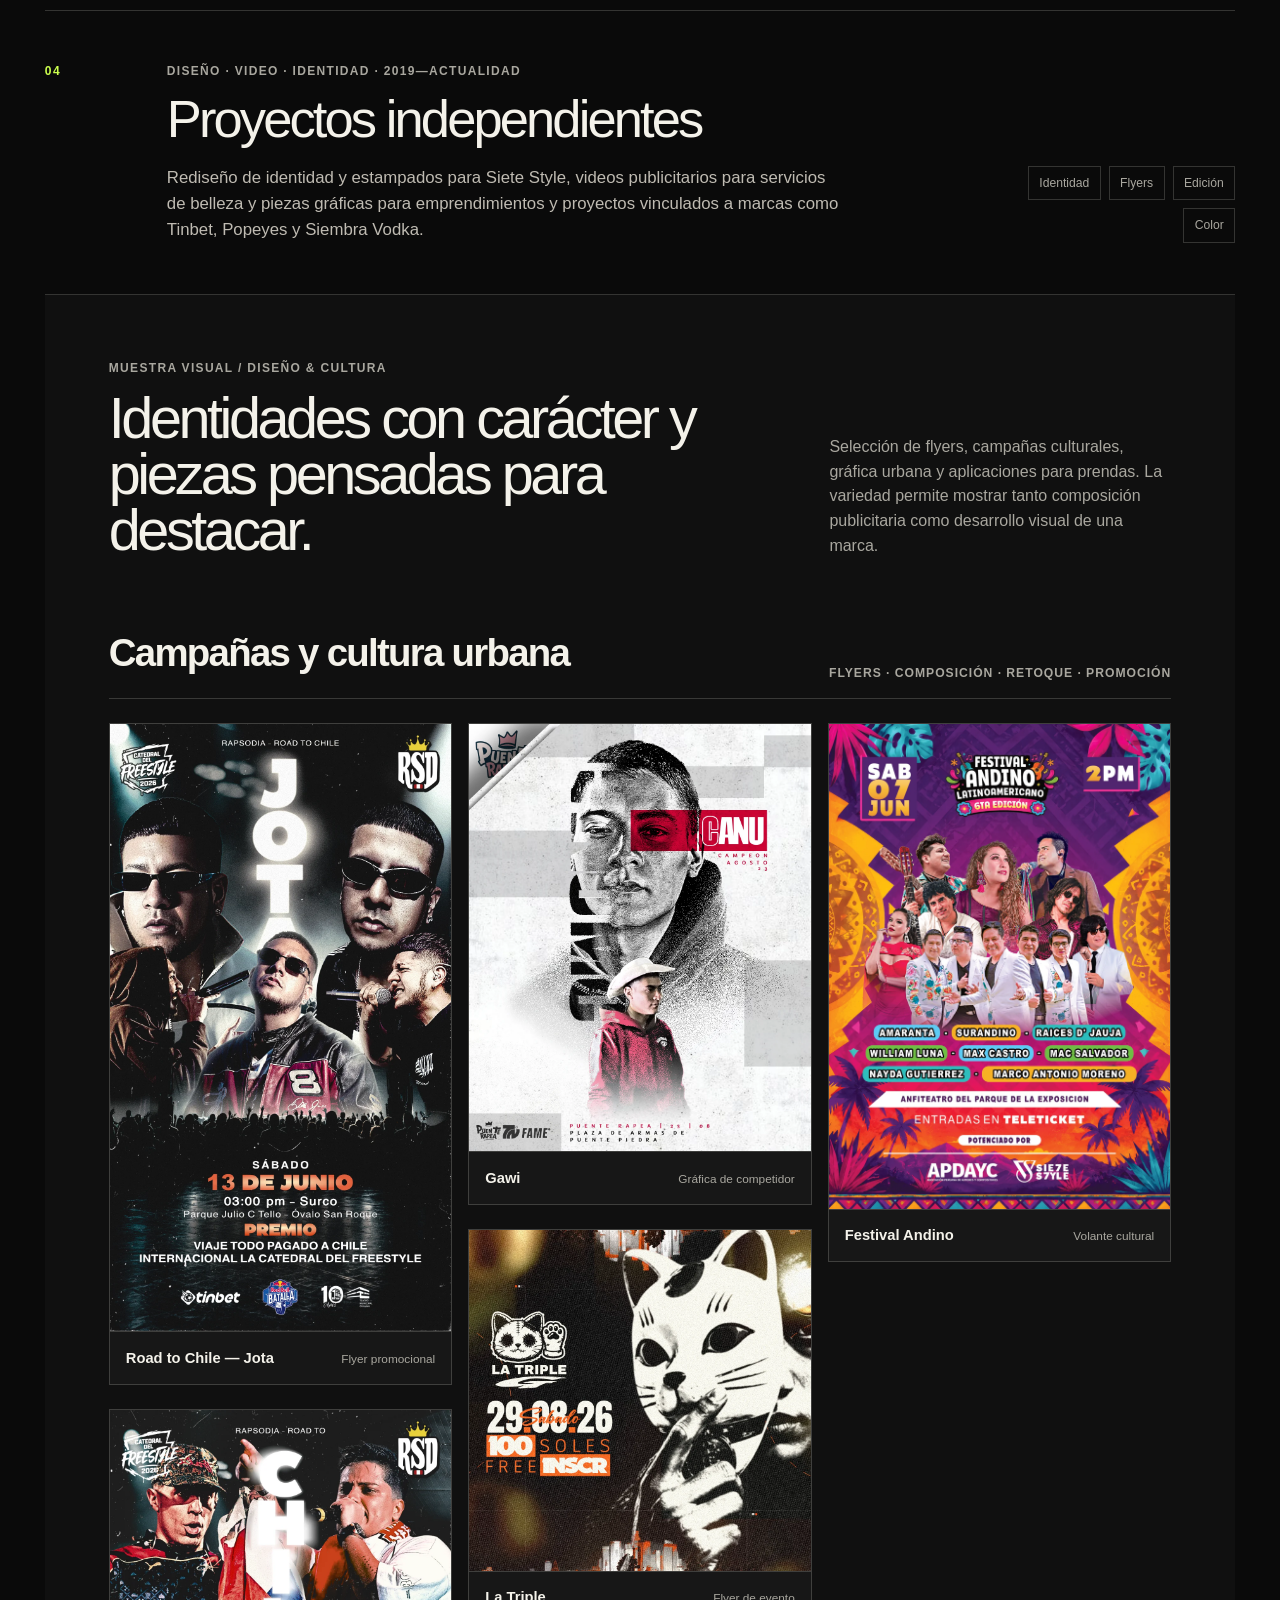
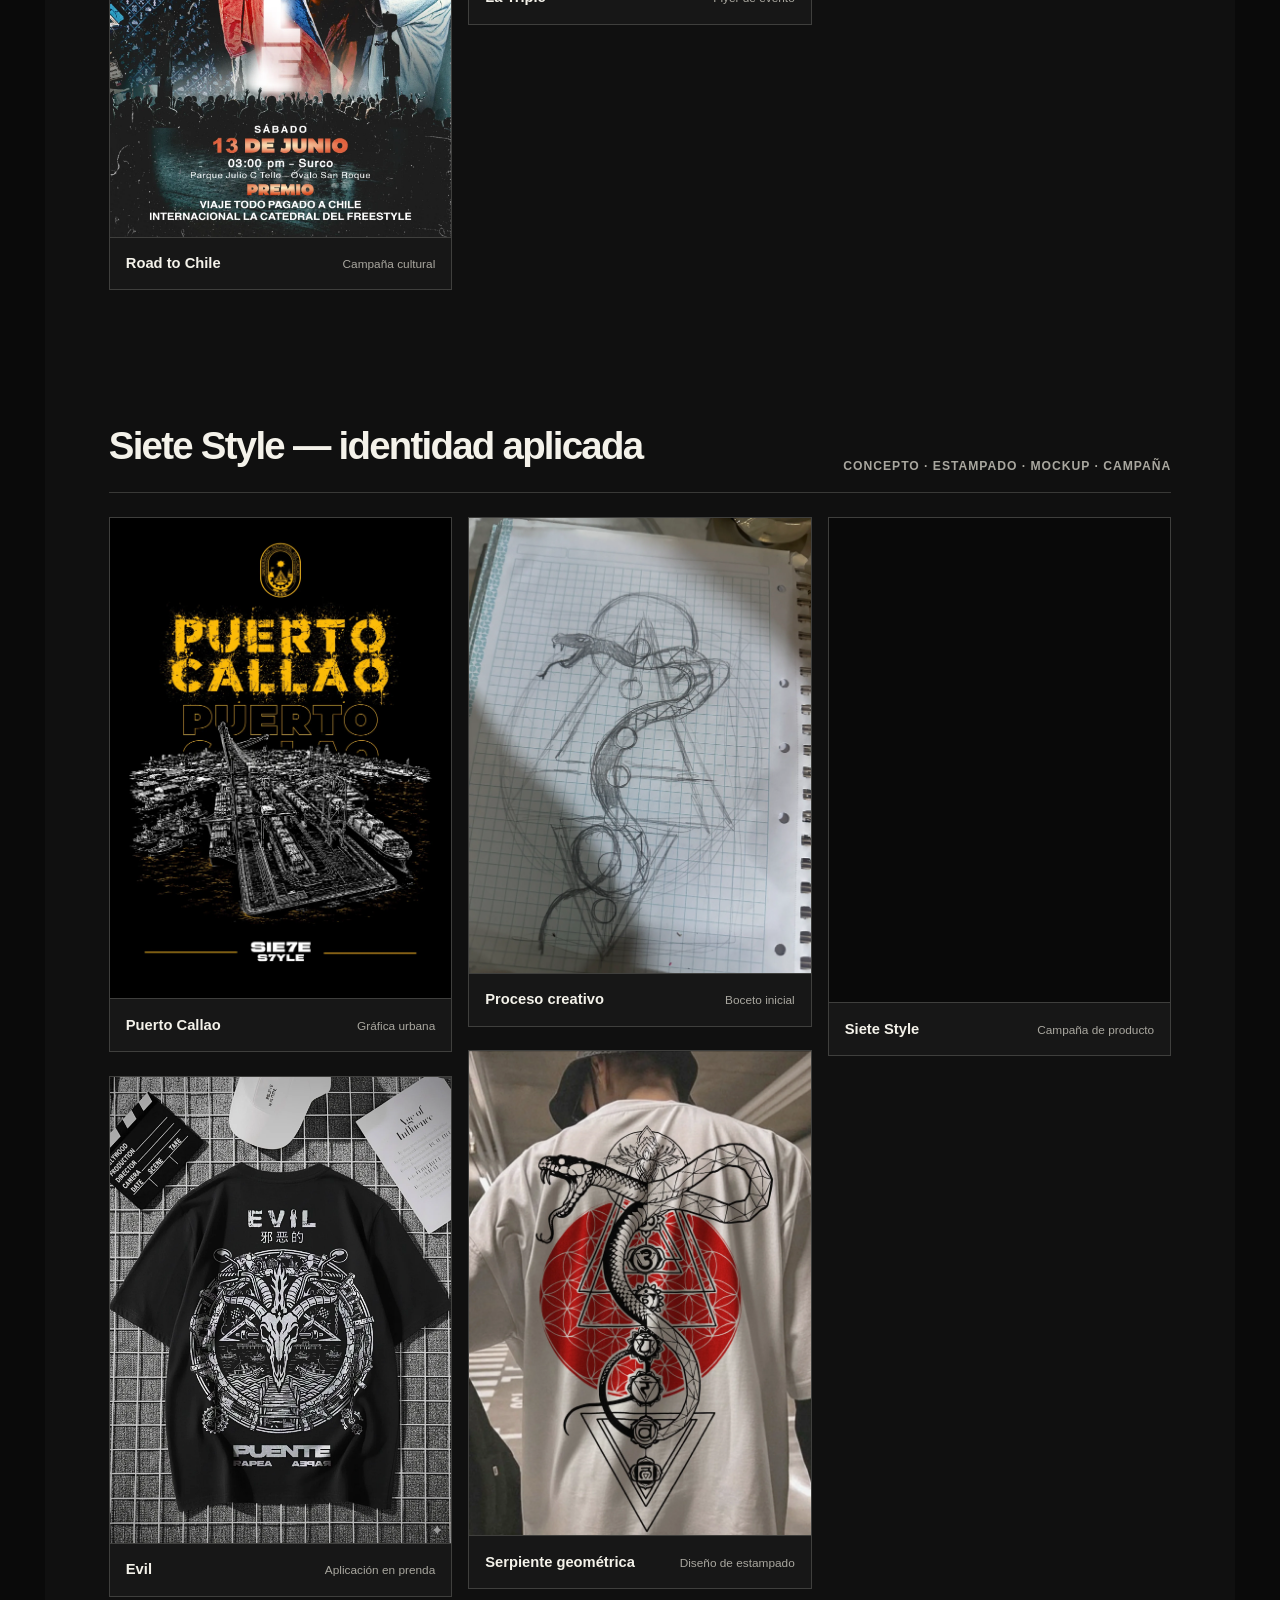
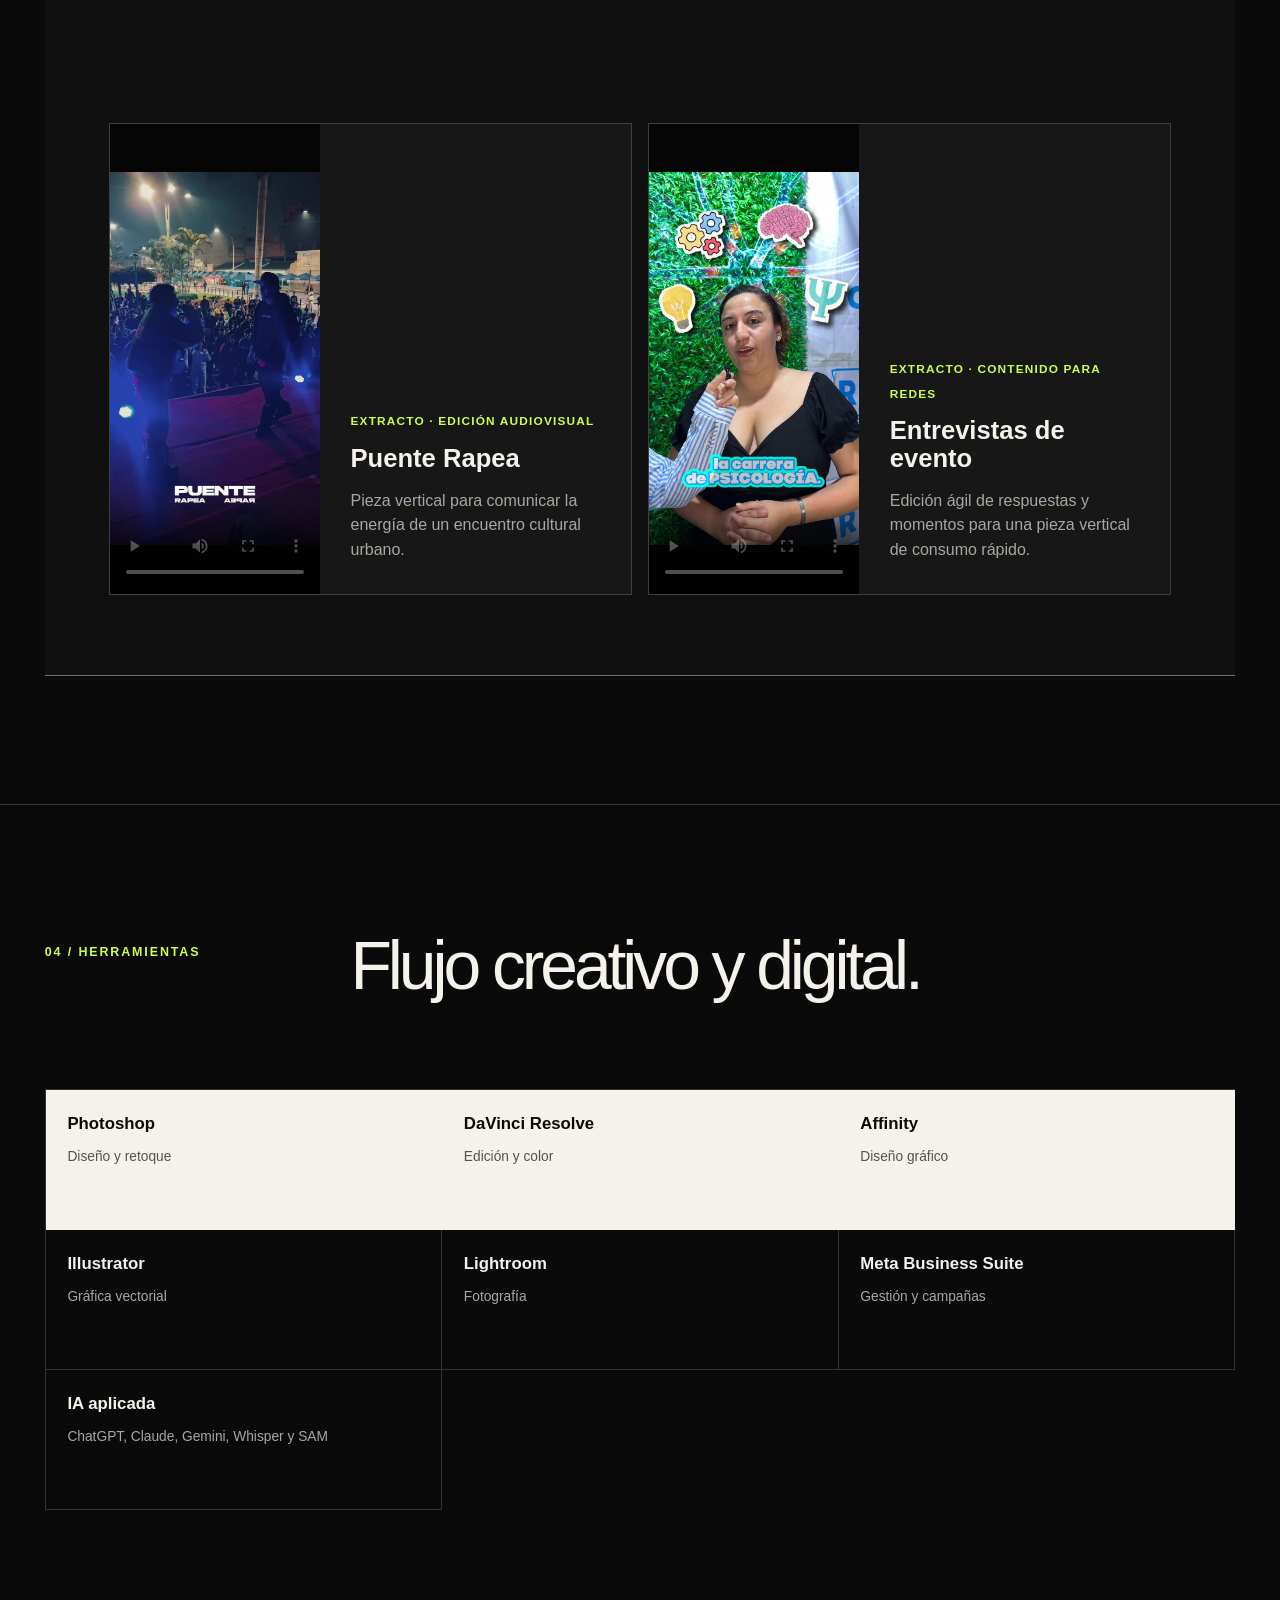
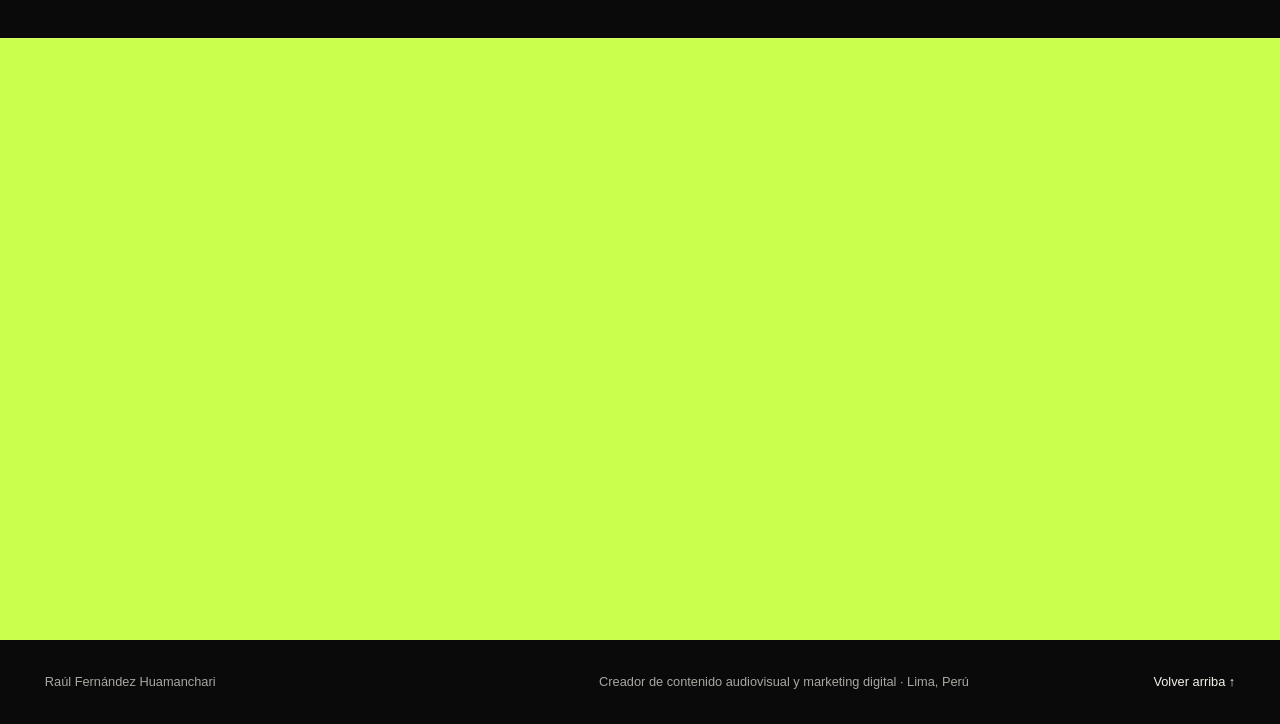
==== commit dc47993a: "Mejorar videos y ampliar portafolio visual" ====
--- a/portafolio/index.html
+++ b/portafolio/index.html
@@ -191,10 +191,10 @@
 
               <a
                 class="media-card brochure-card"
-                href="assets/jorme/brochure-jorme.pdf"
+                href="brochure-jorme.html"
                 target="_blank"
                 rel="noreferrer"
-                aria-label="Abrir brochure corporativo de Jorme en PDF"
+                aria-label="Abrir brochure corporativo de Jorme en alta resolución"
               >
                 <div class="brochure-preview">
                   <img
@@ -209,7 +209,7 @@
                 <div class="media-caption">
                   <span>Diseño editorial · 6 páginas</span>
                   <strong>Brochure corporativo</strong>
-                  <i aria-hidden="true">Abrir PDF ↗</i>
+                  <i aria-hidden="true">Ver brochure completo ↗</i>
                 </div>
               </a>
             </div>
@@ -318,6 +318,104 @@
               <li>Identidad</li><li>Flyers</li><li>Edición</li><li>Color</li>
             </ul>
           </article>
+
+          <div class="independent-showcase reveal" aria-labelledby="independent-showcase-title">
+            <div class="showcase-heading">
+              <div>
+                <p class="project-type">MUESTRA VISUAL / DISEÑO &amp; CULTURA</p>
+                <h3 id="independent-showcase-title">Identidades con carácter y piezas pensadas para destacar.</h3>
+              </div>
+              <p>
+                Selección de flyers, campañas culturales, gráfica urbana y aplicaciones
+                para prendas. La variedad permite mostrar tanto composición publicitaria
+                como desarrollo visual de una marca.
+              </p>
+            </div>
+
+            <section class="portfolio-group" aria-labelledby="culture-design-title">
+              <div class="portfolio-group-heading">
+                <h4 id="culture-design-title">Campañas y cultura urbana</h4>
+                <p>Flyers · composición · retoque · promoción</p>
+              </div>
+              <div class="design-wall">
+                <figure class="design-card">
+                  <img src="assets/independent/rapso-jota.webp" alt="Flyer de clasificación Road to Chile para Jota" loading="lazy" decoding="async" />
+                  <figcaption><strong>Road to Chile — Jota</strong><span>Flyer promocional</span></figcaption>
+                </figure>
+                <figure class="design-card">
+                  <img src="assets/independent/rapso-chile.webp" alt="Flyer Road to Chile con dos competidores de freestyle" loading="lazy" decoding="async" />
+                  <figcaption><strong>Road to Chile</strong><span>Campaña cultural</span></figcaption>
+                </figure>
+                <figure class="design-card">
+                  <img src="assets/independent/gawi.webp" alt="Diseño gráfico en blanco, negro y rojo para Gawi" loading="lazy" decoding="async" />
+                  <figcaption><strong>Gawi</strong><span>Gráfica de competidor</span></figcaption>
+                </figure>
+                <figure class="design-card">
+                  <img src="assets/independent/la-triple.webp" alt="Flyer urbano en blanco, negro y naranja para La Triple" loading="lazy" decoding="async" />
+                  <figcaption><strong>La Triple</strong><span>Flyer de evento</span></figcaption>
+                </figure>
+                <figure class="design-card">
+                  <img src="assets/independent/festival-andino.webp" alt="Volante colorido para la sexta edición del Festival Andino Latinoamericano" loading="lazy" decoding="async" />
+                  <figcaption><strong>Festival Andino</strong><span>Volante cultural</span></figcaption>
+                </figure>
+              </div>
+            </section>
+
+            <section class="portfolio-group" aria-labelledby="siete-style-title">
+              <div class="portfolio-group-heading">
+                <h4 id="siete-style-title">Siete Style — identidad aplicada</h4>
+                <p>Concepto · estampado · mockup · campaña</p>
+              </div>
+              <div class="design-wall">
+                <figure class="design-card">
+                  <img src="assets/independent/siete-style-puerto.webp" alt="Diseño Puerto Callao para Siete Style" loading="lazy" decoding="async" />
+                  <figcaption><strong>Puerto Callao</strong><span>Gráfica urbana</span></figcaption>
+                </figure>
+                <figure class="design-card">
+                  <img src="assets/independent/siete-style-black-shirt.webp" alt="Mockup de polo negro con estampado urbano" loading="lazy" decoding="async" />
+                  <figcaption><strong>Evil</strong><span>Aplicación en prenda</span></figcaption>
+                </figure>
+                <figure class="design-card">
+                  <img src="assets/independent/siete-style-sketch.webp" alt="Boceto manual de serpiente para estampado de ropa" loading="lazy" decoding="async" />
+                  <figcaption><strong>Proceso creativo</strong><span>Boceto inicial</span></figcaption>
+                </figure>
+                <figure class="design-card">
+                  <img src="assets/independent/siete-style-white-shirt.webp" alt="Mockup de polo blanco con estampado de serpiente" loading="lazy" decoding="async" />
+                  <figcaption><strong>Serpiente geométrica</strong><span>Diseño de estampado</span></figcaption>
+                </figure>
+                <figure class="design-card">
+                  <img src="assets/independent/siete-style-campaign.webp" alt="Pieza promocional de Siete Style para el Festival Andino" loading="lazy" decoding="async" />
+                  <figcaption><strong>Siete Style</strong><span>Campaña de producto</span></figcaption>
+                </figure>
+              </div>
+            </section>
+
+            <div class="video-grid independent-video-grid">
+              <figure class="video-card">
+                <video controls playsinline preload="metadata" poster="assets/independent/puente-rapea-poster.jpg" aria-label="Extracto audiovisual de Puente Rapea">
+                  <source src="assets/independent/puente-rapea-video.mp4" type="video/mp4" />
+                  Tu navegador no puede reproducir este video.
+                </video>
+                <figcaption>
+                  <span>Extracto · edición audiovisual</span>
+                  <strong>Puente Rapea</strong>
+                  <p>Pieza vertical para comunicar la energía de un encuentro cultural urbano.</p>
+                </figcaption>
+              </figure>
+
+              <figure class="video-card">
+                <video controls playsinline preload="metadata" poster="assets/independent/evento-entrevistas-poster.jpg" aria-label="Extracto de entrevistas rápidas realizadas en un evento">
+                  <source src="assets/independent/evento-entrevistas-video.mp4" type="video/mp4" />
+                  Tu navegador no puede reproducir este video.
+                </video>
+                <figcaption>
+                  <span>Extracto · contenido para redes</span>
+                  <strong>Entrevistas de evento</strong>
+                  <p>Edición ágil de respuestas y momentos para una pieza vertical de consumo rápido.</p>
+                </figcaption>
+              </figure>
+            </div>
+          </div>
         </div>
       </section>
 
--- a/portafolio/styles.css
+++ b/portafolio/styles.css
@@ -330,6 +330,12 @@
   background: #101311;
 }
 
+.independent-showcase {
+  padding: clamp(2.5rem, 5vw, 5rem);
+  border-bottom: 1px solid var(--line-strong);
+  background: #101010;
+}
+
 .showcase-heading {
   display: grid;
   grid-template-columns: minmax(0, 1.2fr) minmax(280px, 0.65fr);
@@ -495,6 +501,144 @@
   height: auto;
   border: 1px solid var(--line);
   scroll-snap-align: start;
+}
+
+.portfolio-group + .portfolio-group { margin-top: clamp(4rem, 8vw, 8rem); }
+
+.portfolio-group-heading {
+  display: flex;
+  align-items: end;
+  justify-content: space-between;
+  gap: 2rem;
+  margin-bottom: 1.5rem;
+  padding-bottom: 1rem;
+  border-bottom: 1px solid var(--line);
+}
+
+.portfolio-group-heading h4 {
+  margin: 0;
+  font-size: clamp(1.6rem, 3vw, 3rem);
+  font-weight: 550;
+  letter-spacing: -0.045em;
+}
+
+.portfolio-group-heading p {
+  margin: 0;
+  color: var(--muted);
+  font-size: 0.76rem;
+  font-weight: 700;
+  letter-spacing: 0.08em;
+  text-transform: uppercase;
+}
+
+.design-wall { columns: 3; column-gap: 1rem; }
+
+.design-card {
+  display: inline-block;
+  width: 100%;
+  margin: 0 0 1rem;
+  border: 1px solid var(--line);
+  background: #171717;
+  break-inside: avoid;
+  overflow: hidden;
+}
+
+.design-card img {
+  display: block;
+  width: 100%;
+  height: auto;
+  background: #090909;
+  transition: transform 260ms ease;
+}
+
+.design-card:hover img { transform: scale(1.015); }
+
+.design-card figcaption {
+  display: flex;
+  align-items: baseline;
+  justify-content: space-between;
+  gap: 1rem;
+  padding: 0.9rem 1rem;
+  border-top: 1px solid var(--line);
+}
+
+.design-card figcaption strong { font-size: 0.92rem; }
+.design-card figcaption span { color: var(--muted); font-size: 0.74rem; text-align: right; }
+.independent-video-grid { margin-top: clamp(4rem, 8vw, 8rem); }
+
+.brochure-body { background: #0a0a0a; }
+
+.brochure-topbar {
+  position: sticky;
+  z-index: 20;
+  top: 0;
+  display: flex;
+  align-items: center;
+  justify-content: space-between;
+  min-height: 66px;
+  padding: 0 3.5vw;
+  border-bottom: 1px solid var(--line);
+  background: rgba(10, 10, 10, 0.92);
+  backdrop-filter: blur(14px);
+  font-size: 0.78rem;
+  font-weight: 700;
+  letter-spacing: 0.08em;
+  text-transform: uppercase;
+}
+
+.brochure-topbar span { color: var(--muted); }
+
+.brochure-viewer {
+  max-width: 1160px;
+  margin: 0 auto;
+  padding: clamp(4rem, 8vw, 8rem) 3.5vw;
+}
+
+.brochure-intro {
+  display: grid;
+  grid-template-columns: minmax(0, 1fr) minmax(280px, 0.45fr);
+  gap: 2rem 5rem;
+  align-items: end;
+  margin-bottom: clamp(4rem, 8vw, 8rem);
+}
+
+.brochure-intro .eyebrow { grid-column: 1 / -1; margin-bottom: 0; }
+
+.brochure-intro h1 {
+  margin: 0;
+  font-size: clamp(3.2rem, 8vw, 7rem);
+  line-height: 0.9;
+}
+
+.brochure-intro > p:last-child { margin: 0; color: var(--muted); }
+
+.brochure-pages { display: grid; gap: clamp(2.5rem, 6vw, 6rem); }
+
+.brochure-pages figure { margin: 0; }
+
+.brochure-pages img {
+  display: block;
+  width: 100%;
+  height: auto;
+  border: 1px solid var(--line);
+  background: #fff;
+  box-shadow: 0 32px 90px rgba(0, 0, 0, 0.32);
+}
+
+.brochure-pages figcaption {
+  margin-top: 0.7rem;
+  color: var(--muted);
+  font-size: 0.74rem;
+  font-weight: 700;
+  letter-spacing: 0.1em;
+}
+
+.brochure-back {
+  display: inline-flex;
+  margin-top: clamp(4rem, 8vw, 8rem);
+  padding-bottom: 0.4rem;
+  border-bottom: 1px solid var(--accent);
+  font-weight: 700;
 }
 
 .tools-wrap { display: grid; grid-template-columns: repeat(3, 1fr); border-top: 1px solid var(--line); border-left: 1px solid var(--line); }
@@ -541,8 +685,11 @@
   .project-card { grid-template-columns: 60px 1fr; }
   .project-tags { grid-column: 2; justify-content: flex-start; }
   .jorme-showcase { padding: 2.5rem 1.5rem; }
+  .independent-showcase { padding: 2.5rem 1.5rem; }
   .showcase-heading { grid-template-columns: 1fr; }
   .video-grid { grid-template-columns: 1fr; }
+  .design-wall { columns: 2; }
+  .brochure-intro { grid-template-columns: 1fr; }
   .tools-wrap { grid-template-columns: repeat(2, 1fr); }
   .contact { grid-template-columns: 1fr; }
 }
@@ -595,11 +742,17 @@
   .project-card { grid-template-columns: 38px 1fr; gap: 1rem; }
   .project-tags { grid-column: 2; }
   .jorme-showcase { padding: 2.5rem 1rem; margin-inline: -1rem; }
+  .independent-showcase { padding: 2.5rem 1rem; margin-inline: -1rem; }
   .showcase-feature-grid { grid-template-columns: 1fr; }
   .video-card { grid-template-columns: 1fr; }
   .video-card video { min-height: 0; aspect-ratio: 9 / 16; }
   .carousel-heading { align-items: flex-start; flex-direction: column; gap: 1rem; }
   .carousel-track { grid-auto-columns: 86vw; }
+  .portfolio-group-heading { align-items: flex-start; flex-direction: column; gap: 0.7rem; }
+  .design-wall { columns: 1; }
+  .brochure-topbar { padding: 0 1rem; }
+  .brochure-topbar span { display: none; }
+  .brochure-viewer { padding-inline: 1rem; }
   .contact { gap: 3rem; }
   .contact-links a { grid-template-columns: 75px 1fr auto; gap: 0.6rem; }
   footer { grid-template-columns: 1fr; padding: 2rem 1rem; gap: 0.6rem; }
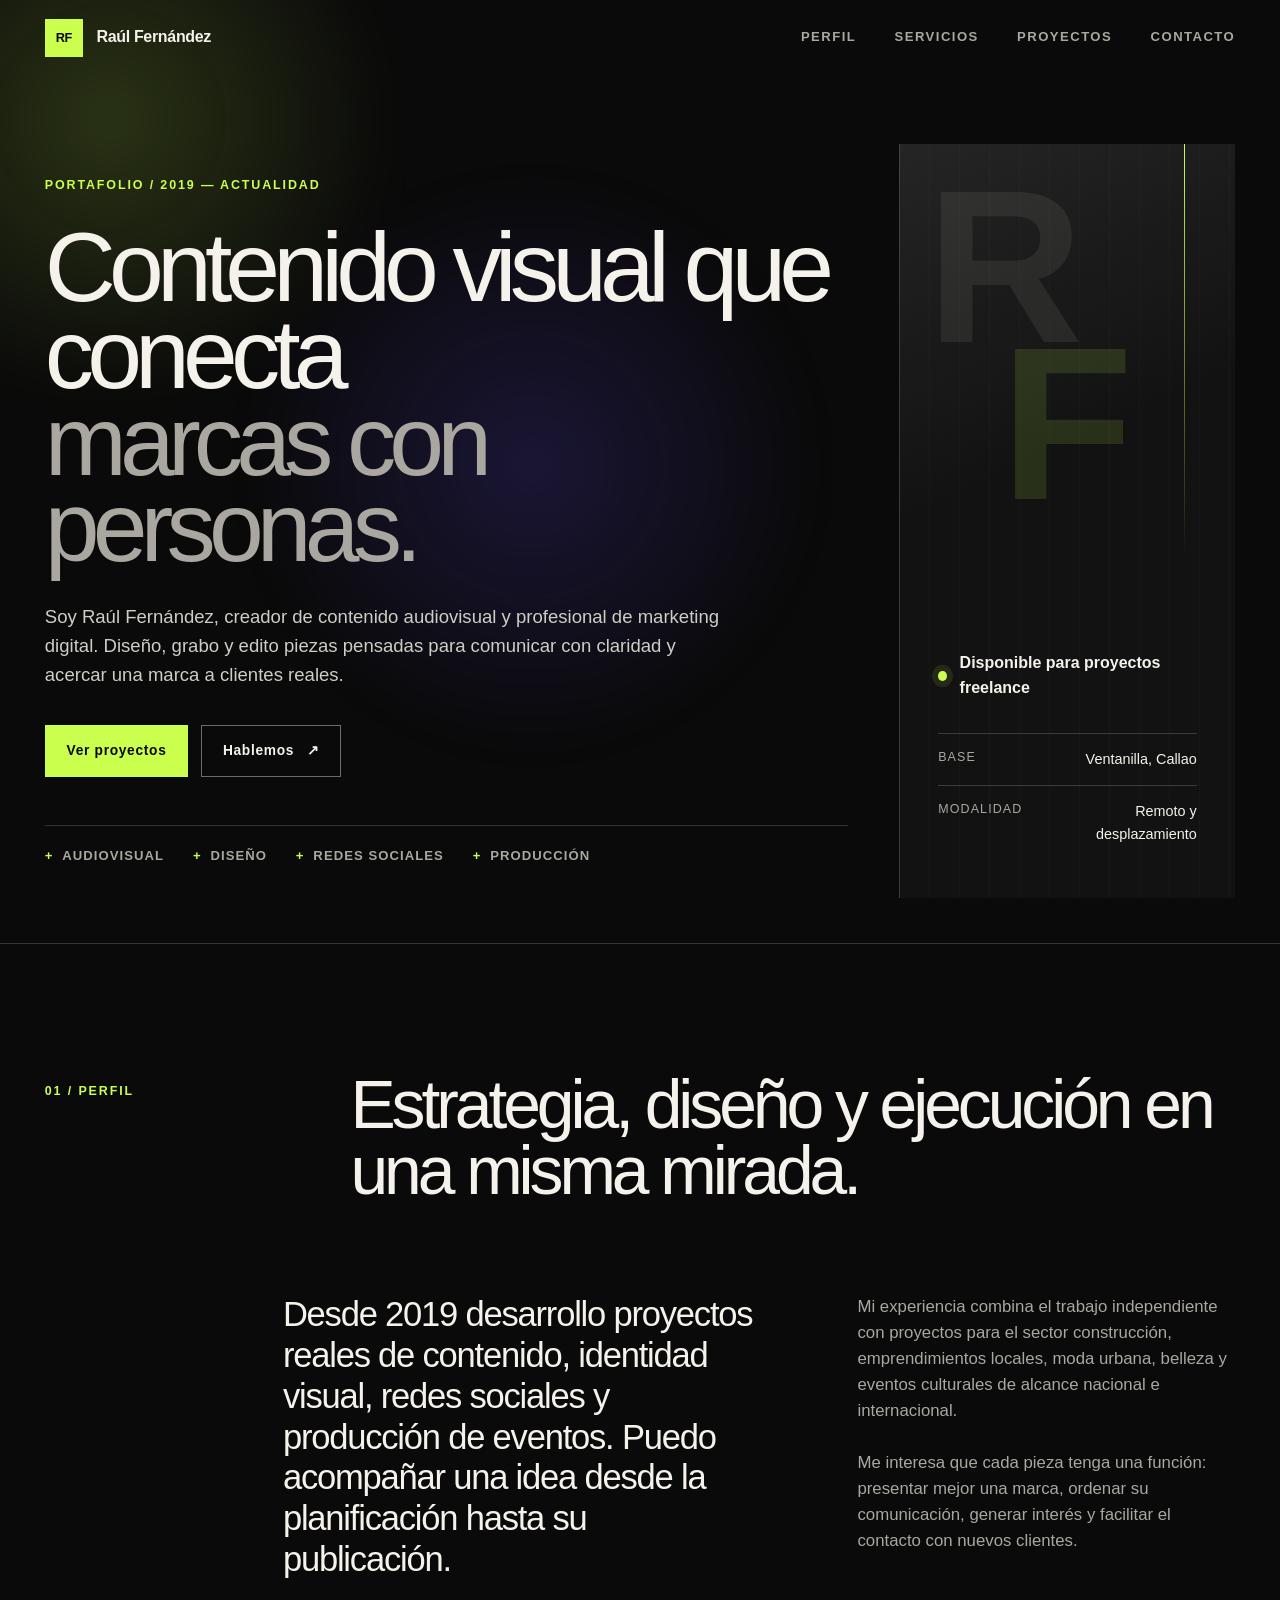
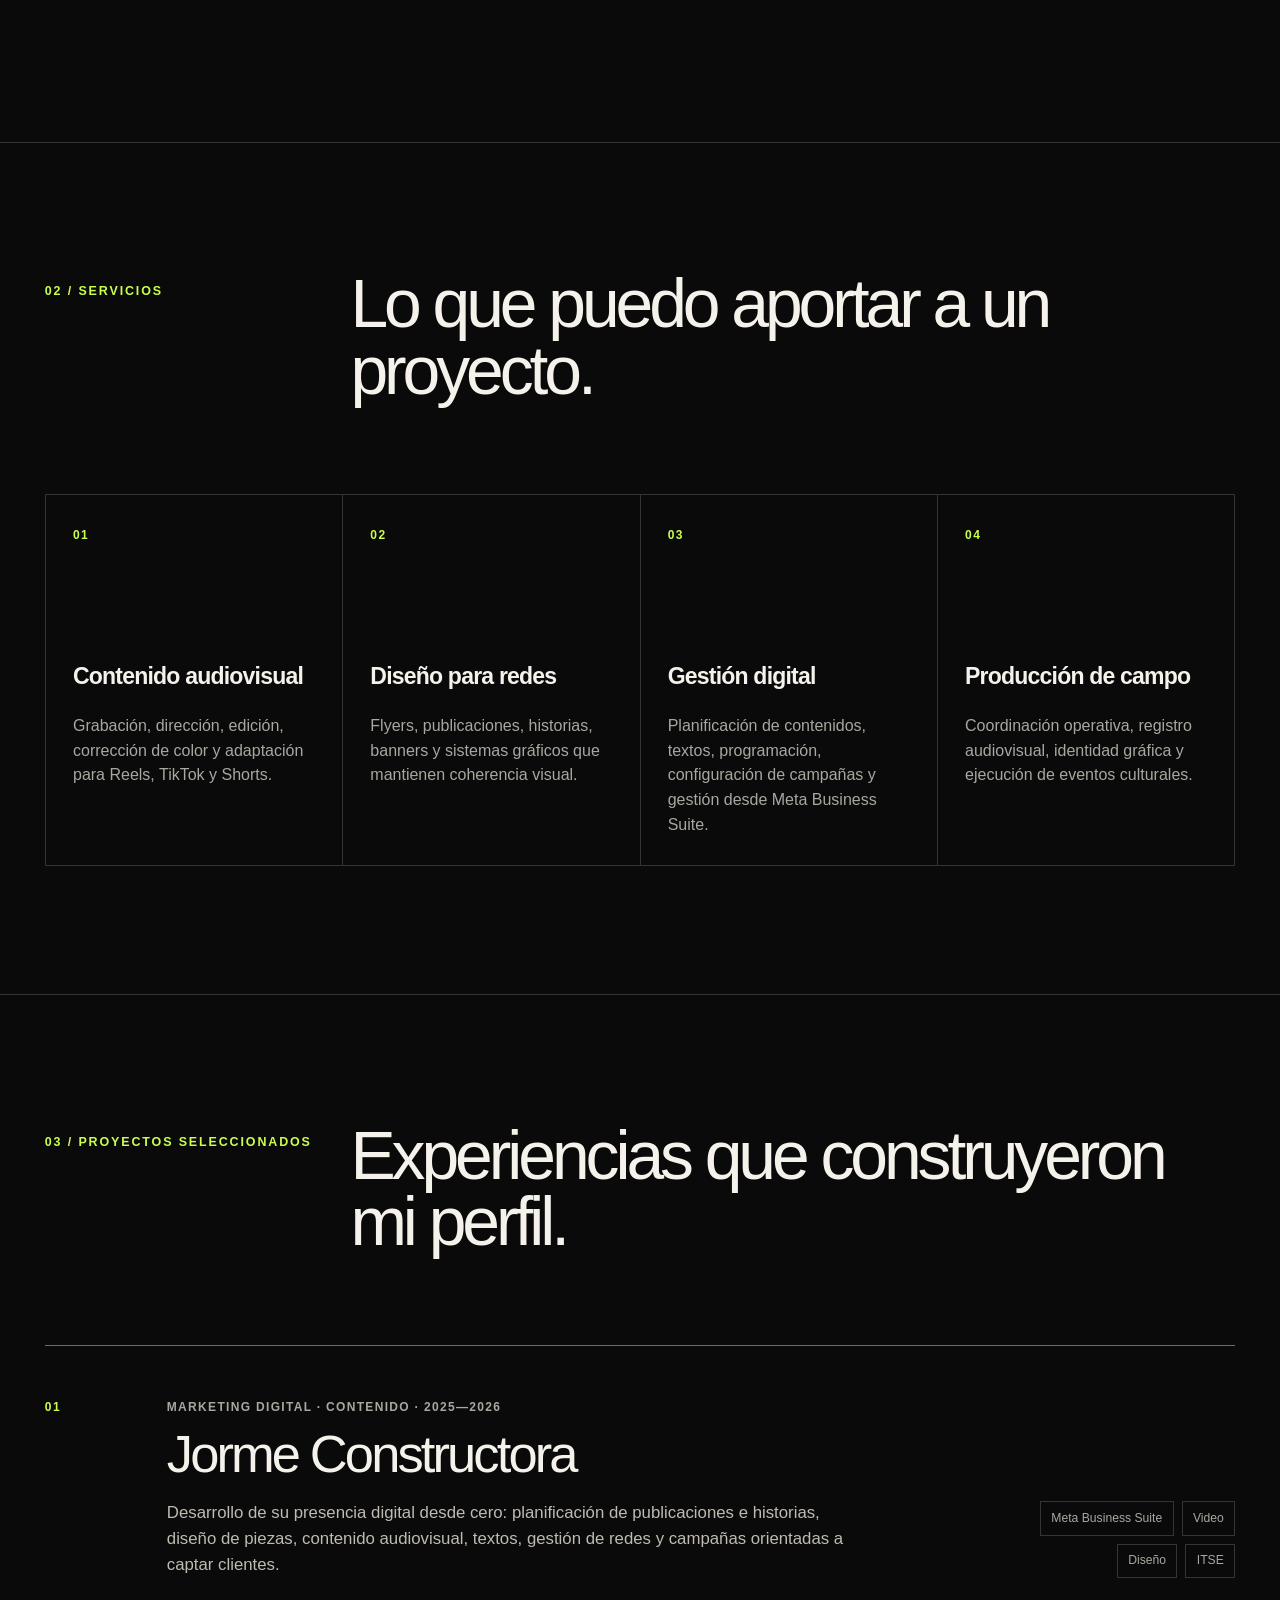
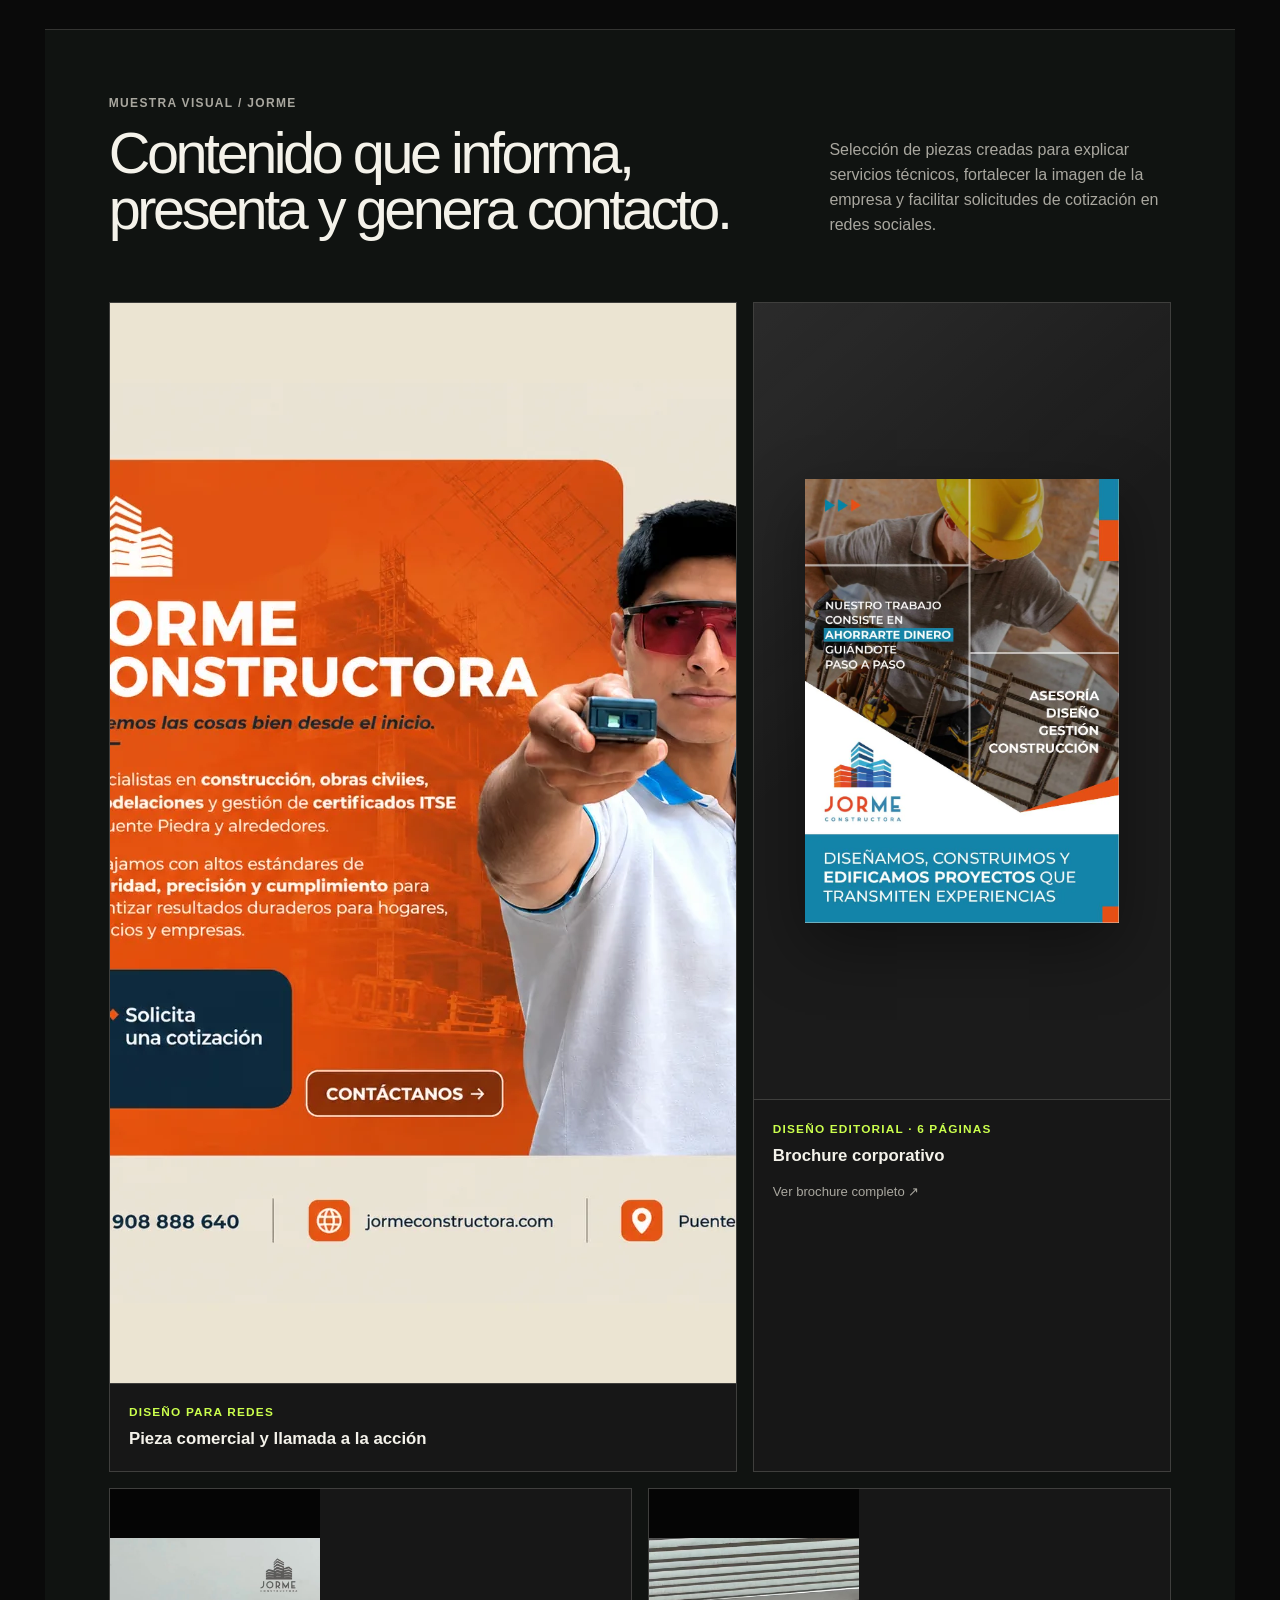
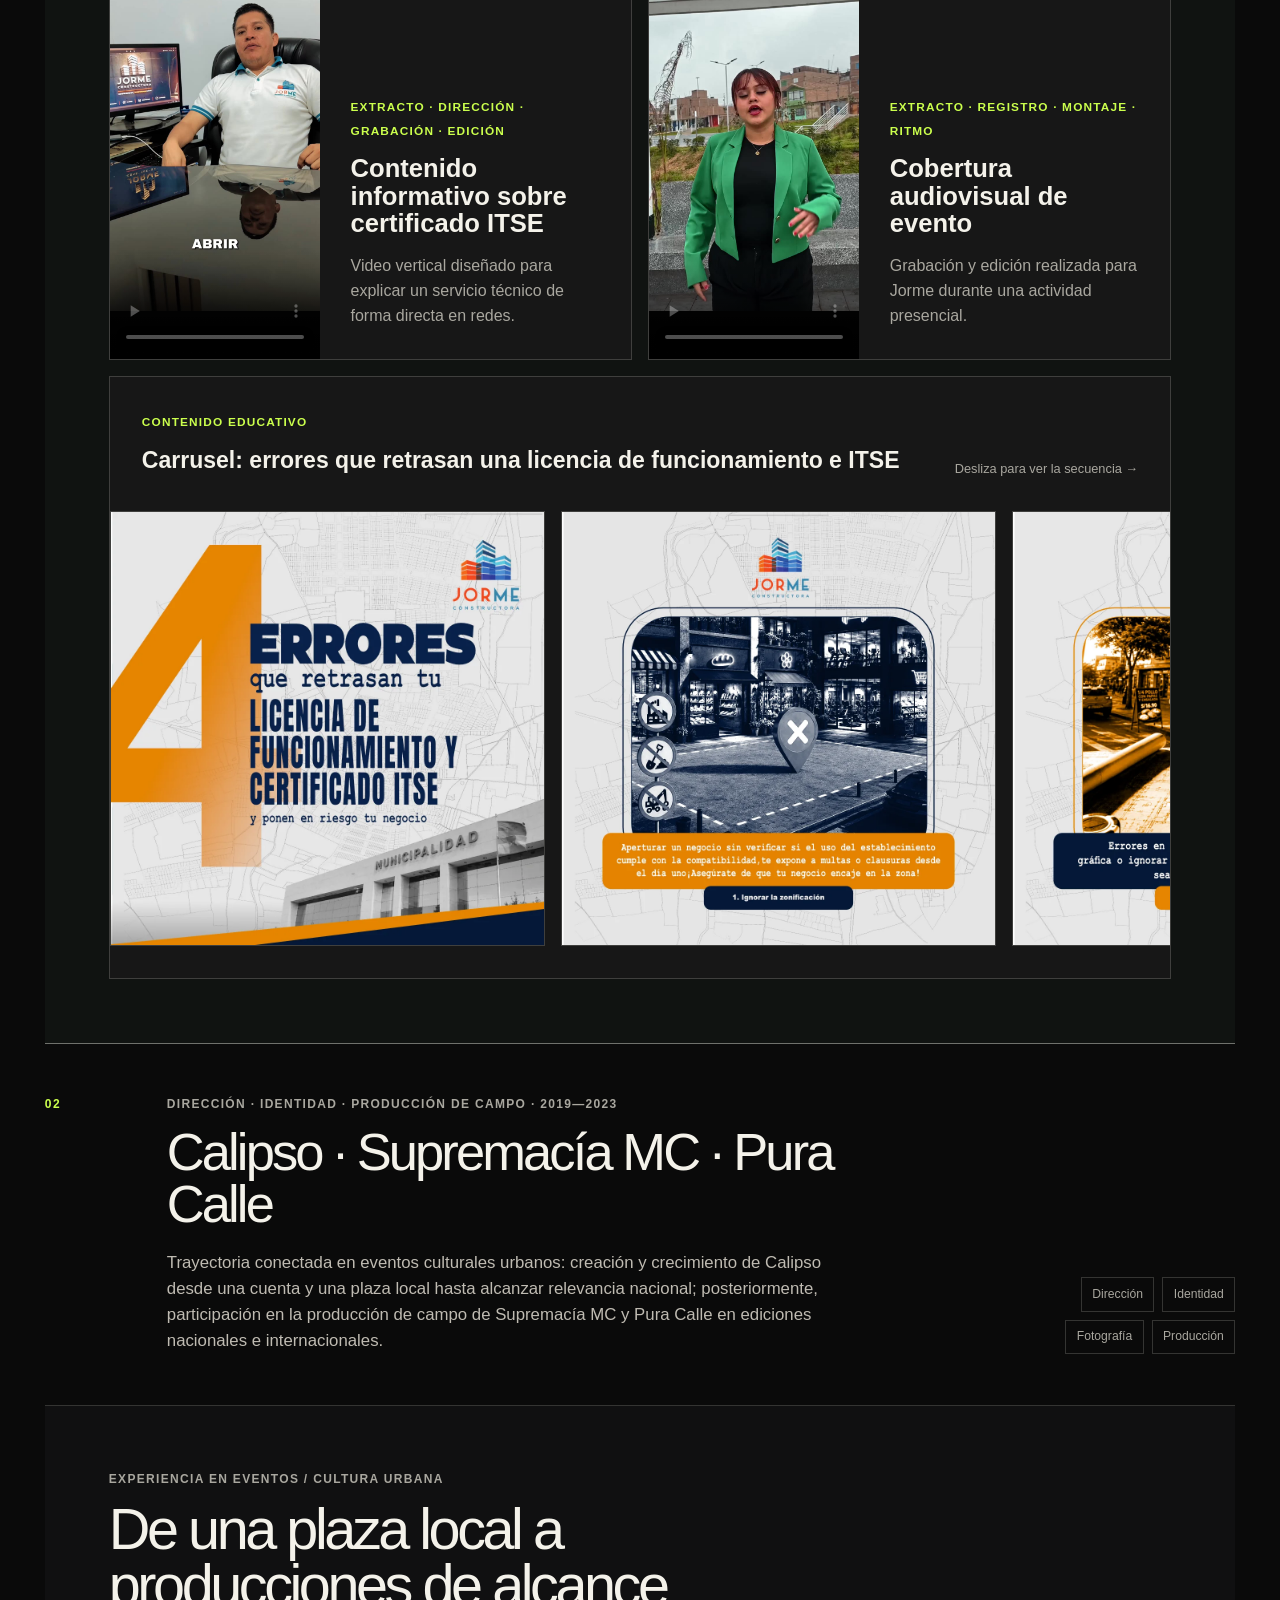
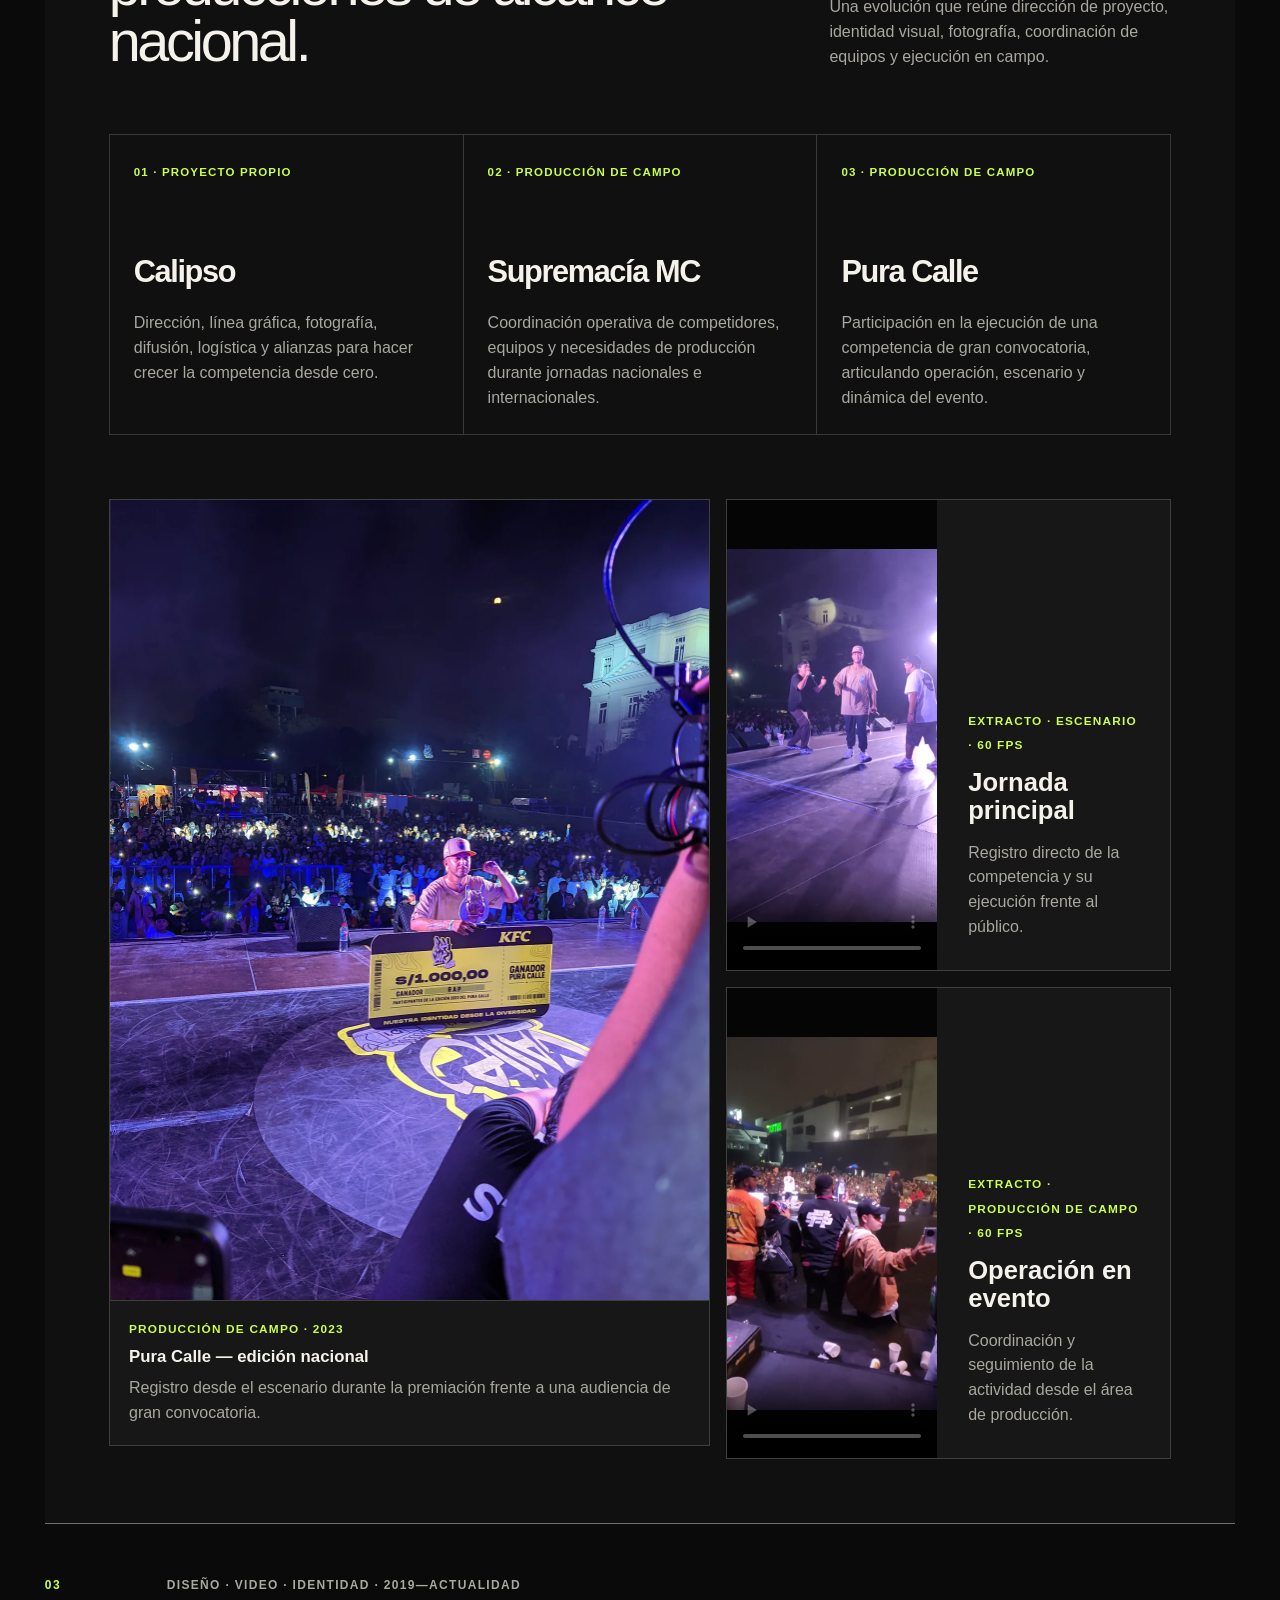
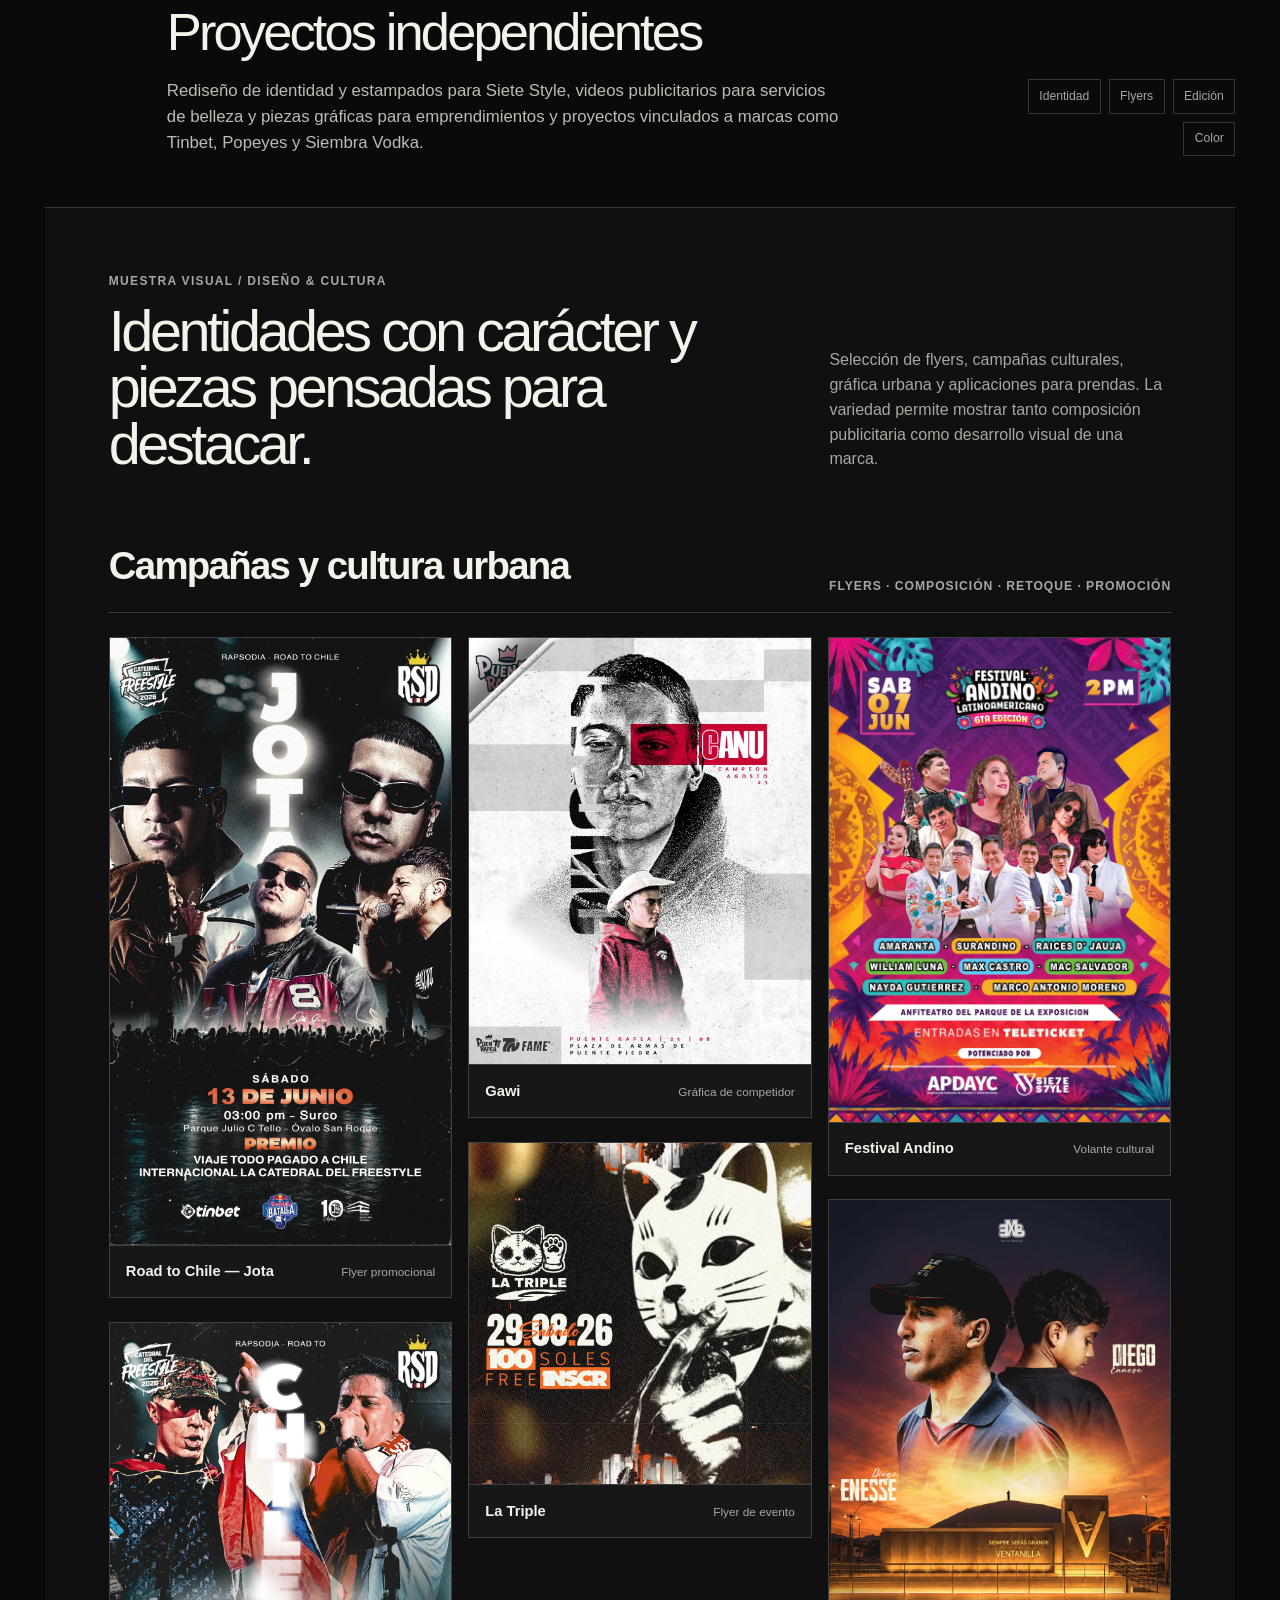
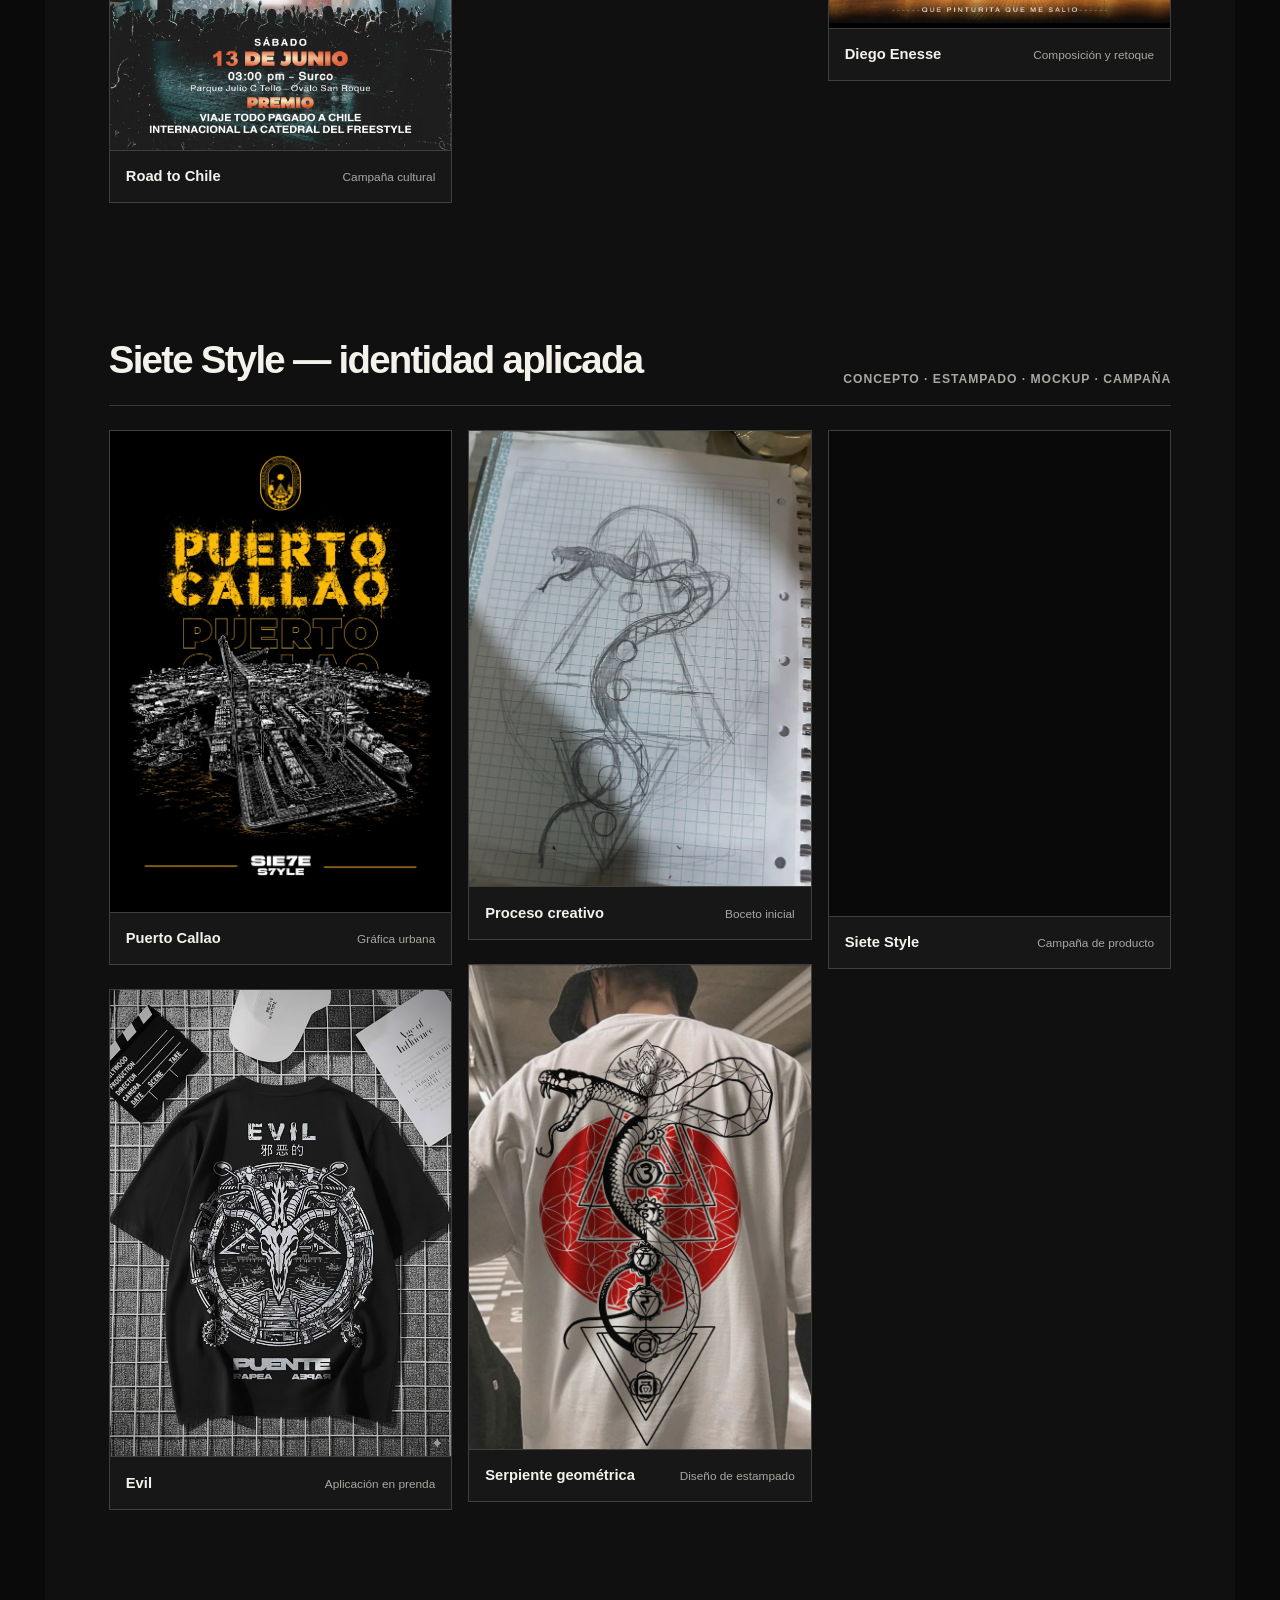
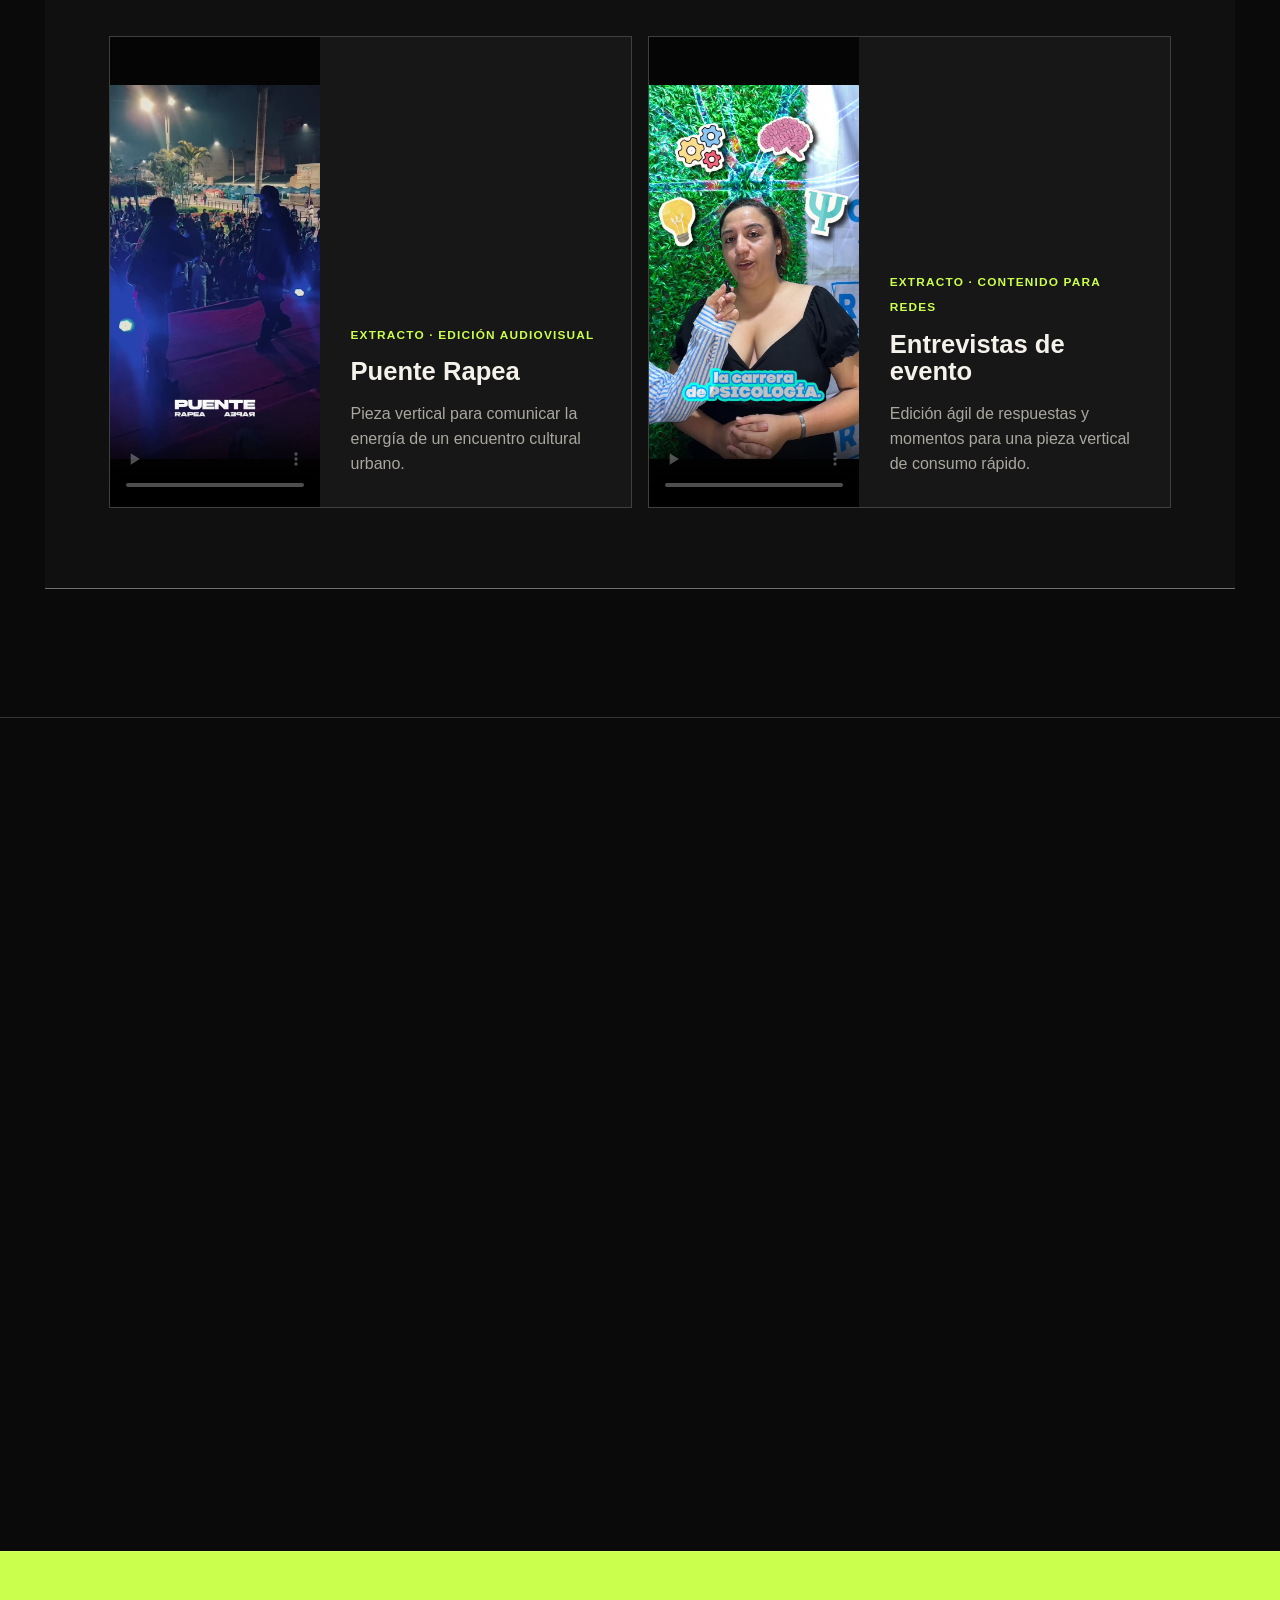
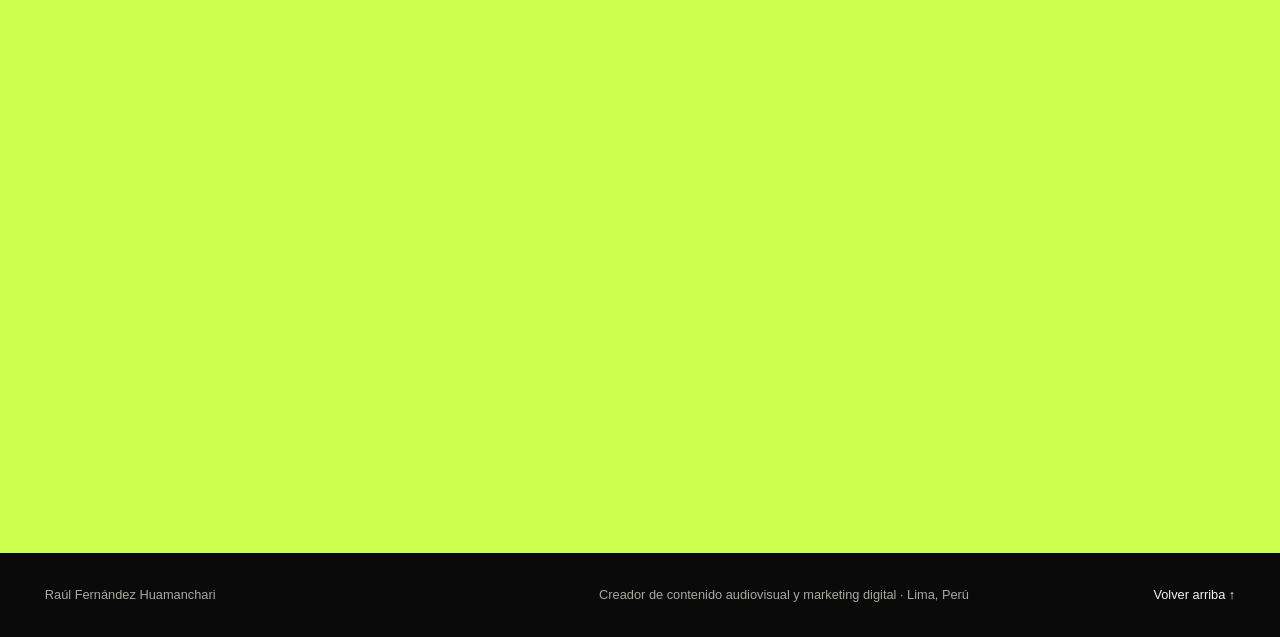
==== commit eb701460: "Unificar experiencia en eventos urbanos" ====
--- a/portafolio/index.html
+++ b/portafolio/index.html
@@ -273,37 +273,90 @@
           <article class="project-card reveal">
             <div class="project-index">02</div>
             <div class="project-main">
-              <p class="project-type">DIRECCIÓN · IDENTIDAD · PRODUCCIÓN · 2019—2023</p>
-              <h3>Calipso</h3>
+              <p class="project-type">DIRECCIÓN · IDENTIDAD · PRODUCCIÓN DE CAMPO · 2019—2023</p>
+              <h3>Calipso · Supremacía MC · Pura Calle</h3>
               <p>
-                Creación y crecimiento de una competencia cultural urbana desde una
-                cuenta y una plaza local hasta alcanzar relevancia nacional. Dirección,
-                producción, línea gráfica, fotografía, difusión y gestión de alianzas.
+                Trayectoria conectada en eventos culturales urbanos: creación y crecimiento
+                de Calipso desde una cuenta y una plaza local hasta alcanzar relevancia
+                nacional; posteriormente, participación en la producción de campo de
+                Supremacía MC y Pura Calle en ediciones nacionales e internacionales.
               </p>
             </div>
-            <ul class="project-tags" aria-label="Responsabilidades en Calipso">
-              <li>Branding</li><li>Fotografía</li><li>Eventos</li><li>Alianzas</li>
+            <ul class="project-tags" aria-label="Responsabilidades en eventos culturales urbanos">
+              <li>Dirección</li><li>Identidad</li><li>Fotografía</li><li>Producción</li>
             </ul>
           </article>
+
+          <div class="event-showcase reveal" aria-labelledby="event-showcase-title">
+            <div class="showcase-heading">
+              <div>
+                <p class="project-type">EXPERIENCIA EN EVENTOS / CULTURA URBANA</p>
+                <h3 id="event-showcase-title">De una plaza local a producciones de alcance nacional.</h3>
+              </div>
+              <p>
+                Una evolución que reúne dirección de proyecto, identidad visual,
+                fotografía, coordinación de equipos y ejecución en campo.
+              </p>
+            </div>
+
+            <div class="event-path" aria-label="Evolución de la experiencia en eventos urbanos">
+              <article>
+                <span>01 · PROYECTO PROPIO</span>
+                <h4>Calipso</h4>
+                <p>Dirección, línea gráfica, fotografía, difusión, logística y alianzas para hacer crecer la competencia desde cero.</p>
+              </article>
+              <article>
+                <span>02 · PRODUCCIÓN DE CAMPO</span>
+                <h4>Supremacía MC</h4>
+                <p>Coordinación operativa de competidores, equipos y necesidades de producción durante jornadas nacionales e internacionales.</p>
+              </article>
+              <article>
+                <span>03 · PRODUCCIÓN DE CAMPO</span>
+                <h4>Pura Calle</h4>
+                <p>Participación en la ejecución de una competencia de gran convocatoria, articulando operación, escenario y dinámica del evento.</p>
+              </article>
+            </div>
+
+            <div class="event-media-grid">
+              <figure class="event-photo-card">
+                <img src="assets/events/pura-calle-stage.webp" alt="Escenario y público de Pura Calle 2023 durante la premiación" loading="lazy" decoding="async" />
+                <figcaption>
+                  <span>PRODUCCIÓN DE CAMPO · 2023</span>
+                  <strong>Pura Calle — edición nacional</strong>
+                  <p>Registro desde el escenario durante la premiación frente a una audiencia de gran convocatoria.</p>
+                </figcaption>
+              </figure>
+
+              <div class="event-video-stack">
+                <figure class="video-card">
+                  <video controls playsinline preload="metadata" poster="assets/events/pura-calle-stage-poster.jpg" aria-label="Registro del escenario de Pura Calle">
+                    <source src="assets/events/pura-calle-stage.mp4" type="video/mp4" />
+                    Tu navegador no puede reproducir este video.
+                  </video>
+                  <figcaption>
+                    <span>Extracto · escenario · 60 fps</span>
+                    <strong>Jornada principal</strong>
+                    <p>Registro directo de la competencia y su ejecución frente al público.</p>
+                  </figcaption>
+                </figure>
+
+                <figure class="video-card">
+                  <video controls playsinline preload="metadata" poster="assets/events/pura-calle-production-poster.jpg" aria-label="Registro de producción de campo en Pura Calle">
+                    <source src="assets/events/pura-calle-production.mp4" type="video/mp4" />
+                    Tu navegador no puede reproducir este video.
+                  </video>
+                  <figcaption>
+                    <span>Extracto · producción de campo · 60 fps</span>
+                    <strong>Operación en evento</strong>
+                    <p>Coordinación y seguimiento de la actividad desde el área de producción.</p>
+                  </figcaption>
+                </figure>
+              </div>
+            </div>
+          </div>
 
           <article class="project-card reveal">
             <div class="project-index">03</div>
-            <div class="project-main">
-              <p class="project-type">PRODUCCIÓN DE CAMPO · 2022—2023</p>
-              <h3>Supremacía MC &amp; Pura Calle</h3>
-              <p>
-                Participación en la producción de campo de eventos nacionales e
-                internacionales, coordinando necesidades operativas, equipos,
-                competidores y ejecución durante las jornadas principales.
-              </p>
-            </div>
-            <ul class="project-tags" aria-label="Responsabilidades en eventos">
-              <li>Coordinación</li><li>Logística</li><li>Campo</li><li>Equipo</li>
-            </ul>
-          </article>
-
-          <article class="project-card reveal">
-            <div class="project-index">04</div>
             <div class="project-main">
               <p class="project-type">DISEÑO · VIDEO · IDENTIDAD · 2019—ACTUALIDAD</p>
               <h3>Proyectos independientes</h3>
@@ -357,6 +410,10 @@
                 <figure class="design-card">
                   <img src="assets/independent/festival-andino.webp" alt="Volante colorido para la sexta edición del Festival Andino Latinoamericano" loading="lazy" decoding="async" />
                   <figcaption><strong>Festival Andino</strong><span>Volante cultural</span></figcaption>
+                </figure>
+                <figure class="design-card">
+                  <img src="assets/independent/diego-enesse.webp" alt="Composición gráfica urbana dedicada a Diego Enesse en Ventanilla" loading="lazy" decoding="async" />
+                  <figcaption><strong>Diego Enesse</strong><span>Composición y retoque</span></figcaption>
                 </figure>
               </div>
             </section>
--- a/portafolio/styles.css
+++ b/portafolio/styles.css
@@ -336,6 +336,84 @@
   background: #101010;
 }
 
+.event-showcase {
+  padding: clamp(2.5rem, 5vw, 5rem);
+  border-bottom: 1px solid var(--line-strong);
+  background: #101011;
+}
+
+.event-path {
+  display: grid;
+  grid-template-columns: repeat(3, 1fr);
+  margin-bottom: clamp(2.5rem, 5vw, 5rem);
+  border-top: 1px solid var(--line);
+  border-left: 1px solid var(--line);
+}
+
+.event-path article {
+  min-height: 250px;
+  padding: 1.5rem;
+  border-right: 1px solid var(--line);
+  border-bottom: 1px solid var(--line);
+}
+
+.event-path span {
+  color: var(--accent);
+  font-size: 0.72rem;
+  font-weight: 750;
+  letter-spacing: 0.1em;
+}
+
+.event-path h4 {
+  margin: 4rem 0 1rem;
+  font-size: clamp(1.5rem, 2.4vw, 2.4rem);
+  font-weight: 550;
+  letter-spacing: -0.045em;
+}
+
+.event-path p { margin-bottom: 0; color: var(--muted); }
+
+.event-media-grid {
+  display: grid;
+  grid-template-columns: minmax(0, 1.15fr) minmax(300px, 0.85fr);
+  gap: 1rem;
+  align-items: start;
+}
+
+.event-photo-card {
+  margin: 0;
+  border: 1px solid var(--line);
+  background: #171717;
+  overflow: hidden;
+}
+
+.event-photo-card > img {
+  display: block;
+  width: 100%;
+  max-height: 980px;
+  aspect-ratio: 3 / 4;
+  object-fit: cover;
+}
+
+.event-photo-card figcaption {
+  display: flex;
+  flex-direction: column;
+  gap: 0.35rem;
+  padding: 1.2rem;
+  border-top: 1px solid var(--line);
+}
+
+.event-photo-card figcaption span {
+  color: var(--accent);
+  font-size: 0.74rem;
+  font-weight: 750;
+  letter-spacing: 0.1em;
+}
+
+.event-photo-card figcaption strong { font-size: 1.05rem; }
+.event-photo-card figcaption p { margin: 0; color: var(--muted); }
+.event-video-stack { display: grid; gap: 1rem; }
+
 .showcase-heading {
   display: grid;
   grid-template-columns: minmax(0, 1.2fr) minmax(280px, 0.65fr);
@@ -686,6 +764,9 @@
   .project-tags { grid-column: 2; justify-content: flex-start; }
   .jorme-showcase { padding: 2.5rem 1.5rem; }
   .independent-showcase { padding: 2.5rem 1.5rem; }
+  .event-showcase { padding: 2.5rem 1.5rem; }
+  .event-media-grid { grid-template-columns: 1fr; }
+  .event-video-stack { grid-template-columns: repeat(2, minmax(0, 1fr)); }
   .showcase-heading { grid-template-columns: 1fr; }
   .video-grid { grid-template-columns: 1fr; }
   .design-wall { columns: 2; }
@@ -743,6 +824,11 @@
   .project-tags { grid-column: 2; }
   .jorme-showcase { padding: 2.5rem 1rem; margin-inline: -1rem; }
   .independent-showcase { padding: 2.5rem 1rem; margin-inline: -1rem; }
+  .event-showcase { padding: 2.5rem 1rem; margin-inline: -1rem; }
+  .event-path { grid-template-columns: 1fr; }
+  .event-path article { min-height: 0; }
+  .event-path h4 { margin-top: 2.5rem; }
+  .event-video-stack { grid-template-columns: 1fr; }
   .showcase-feature-grid { grid-template-columns: 1fr; }
   .video-card { grid-template-columns: 1fr; }
   .video-card video { min-height: 0; aspect-ratio: 9 / 16; }
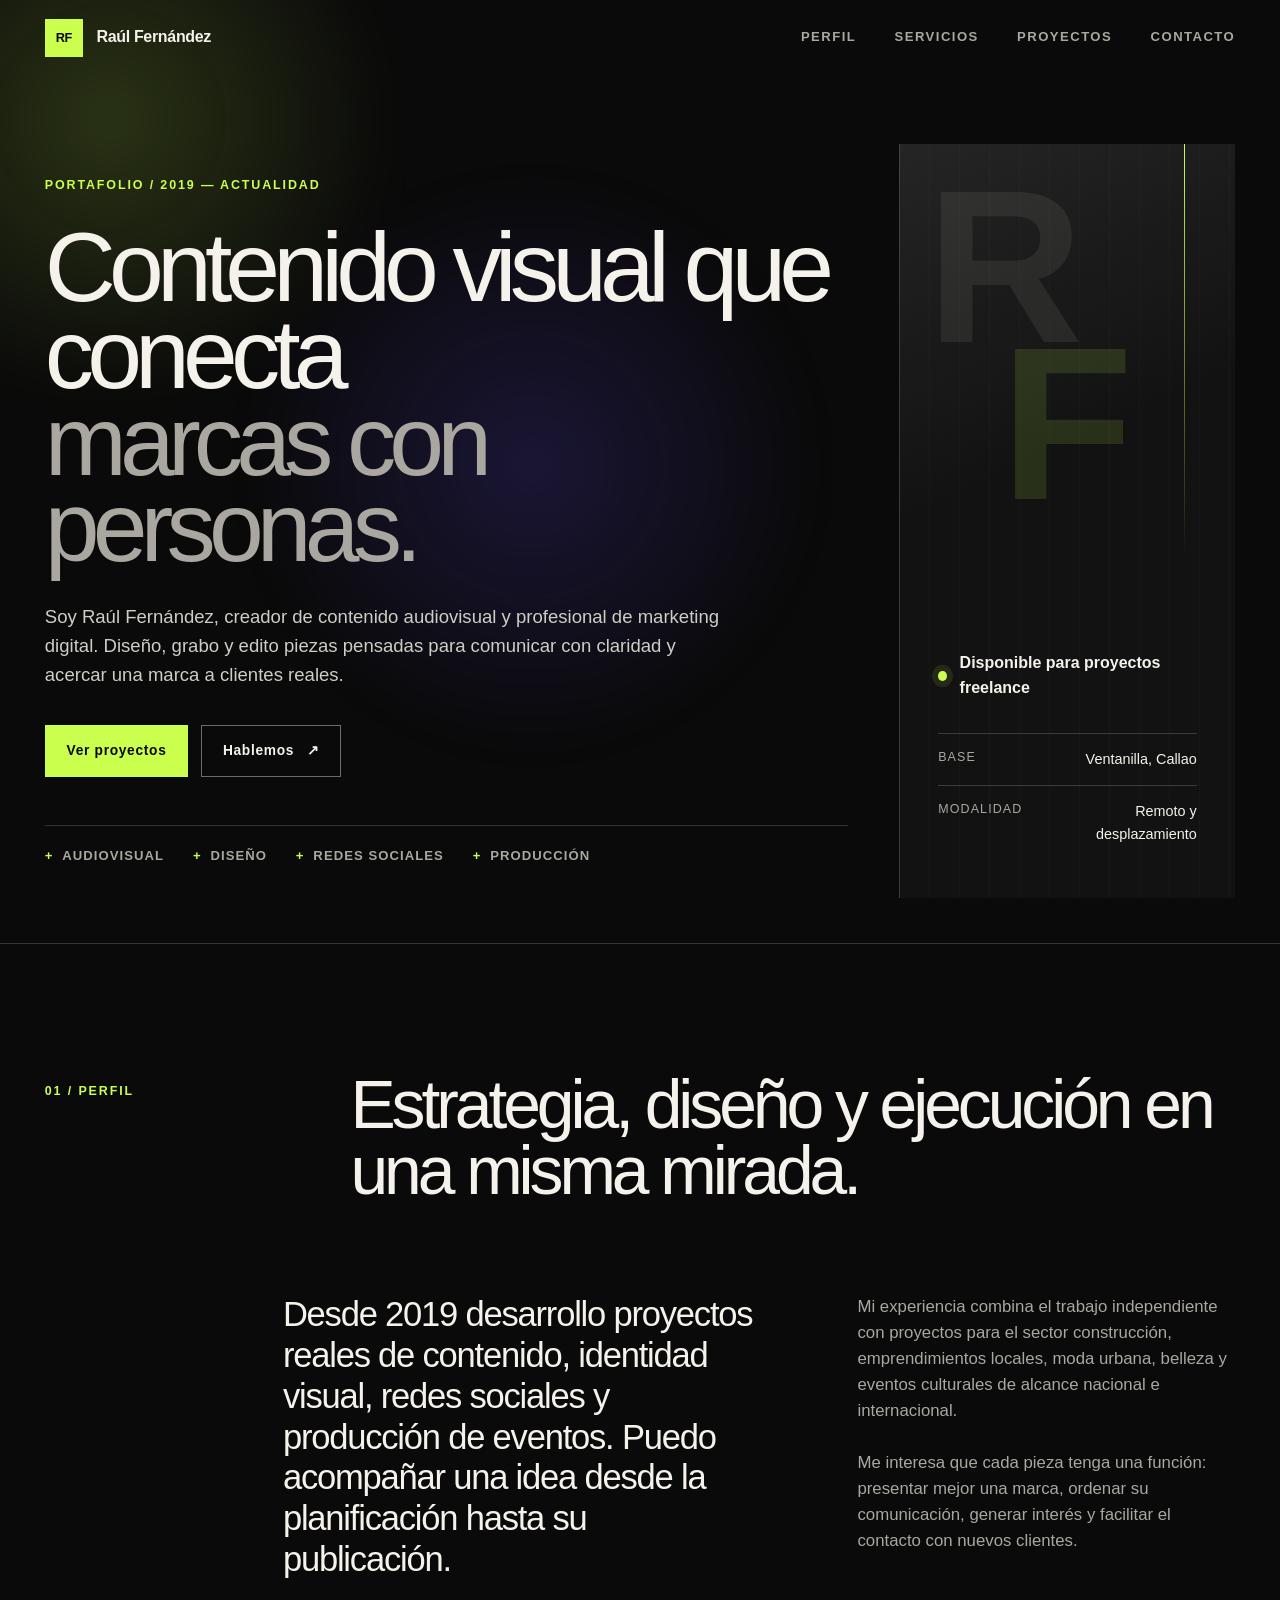
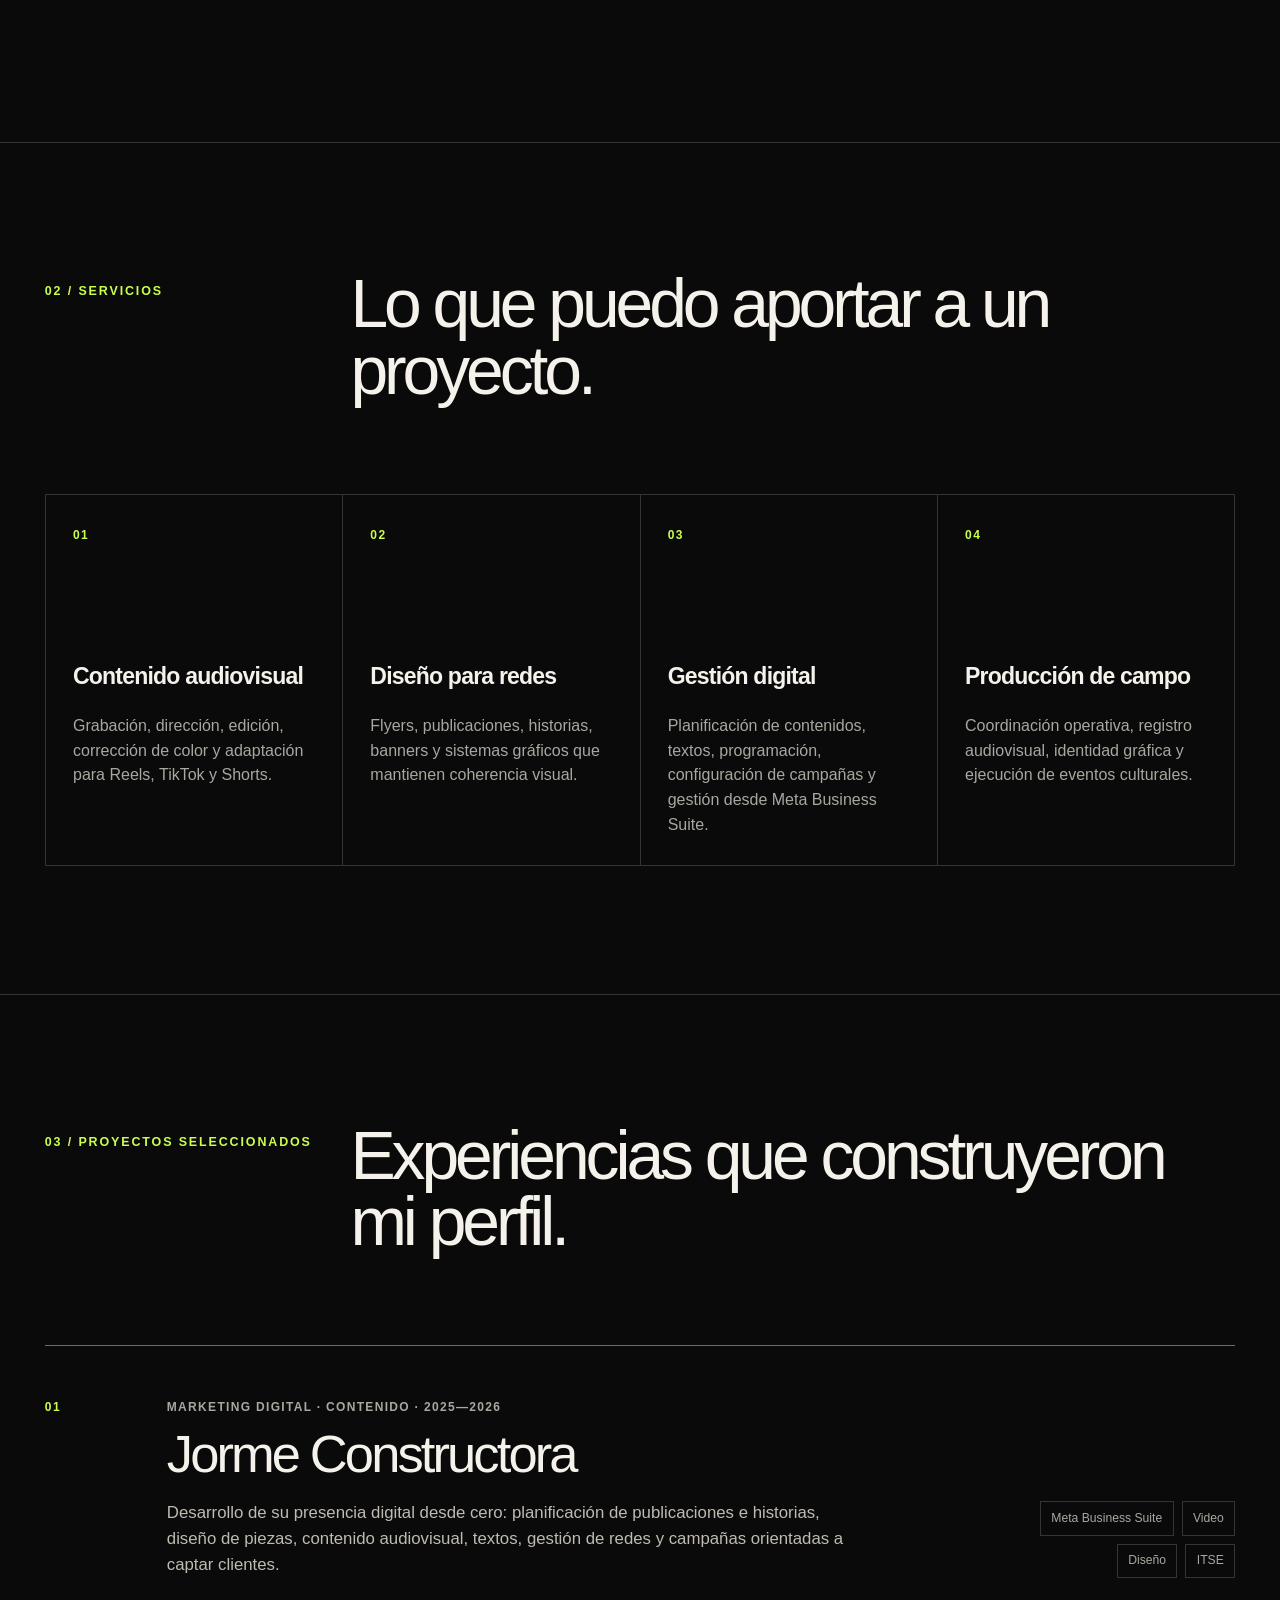
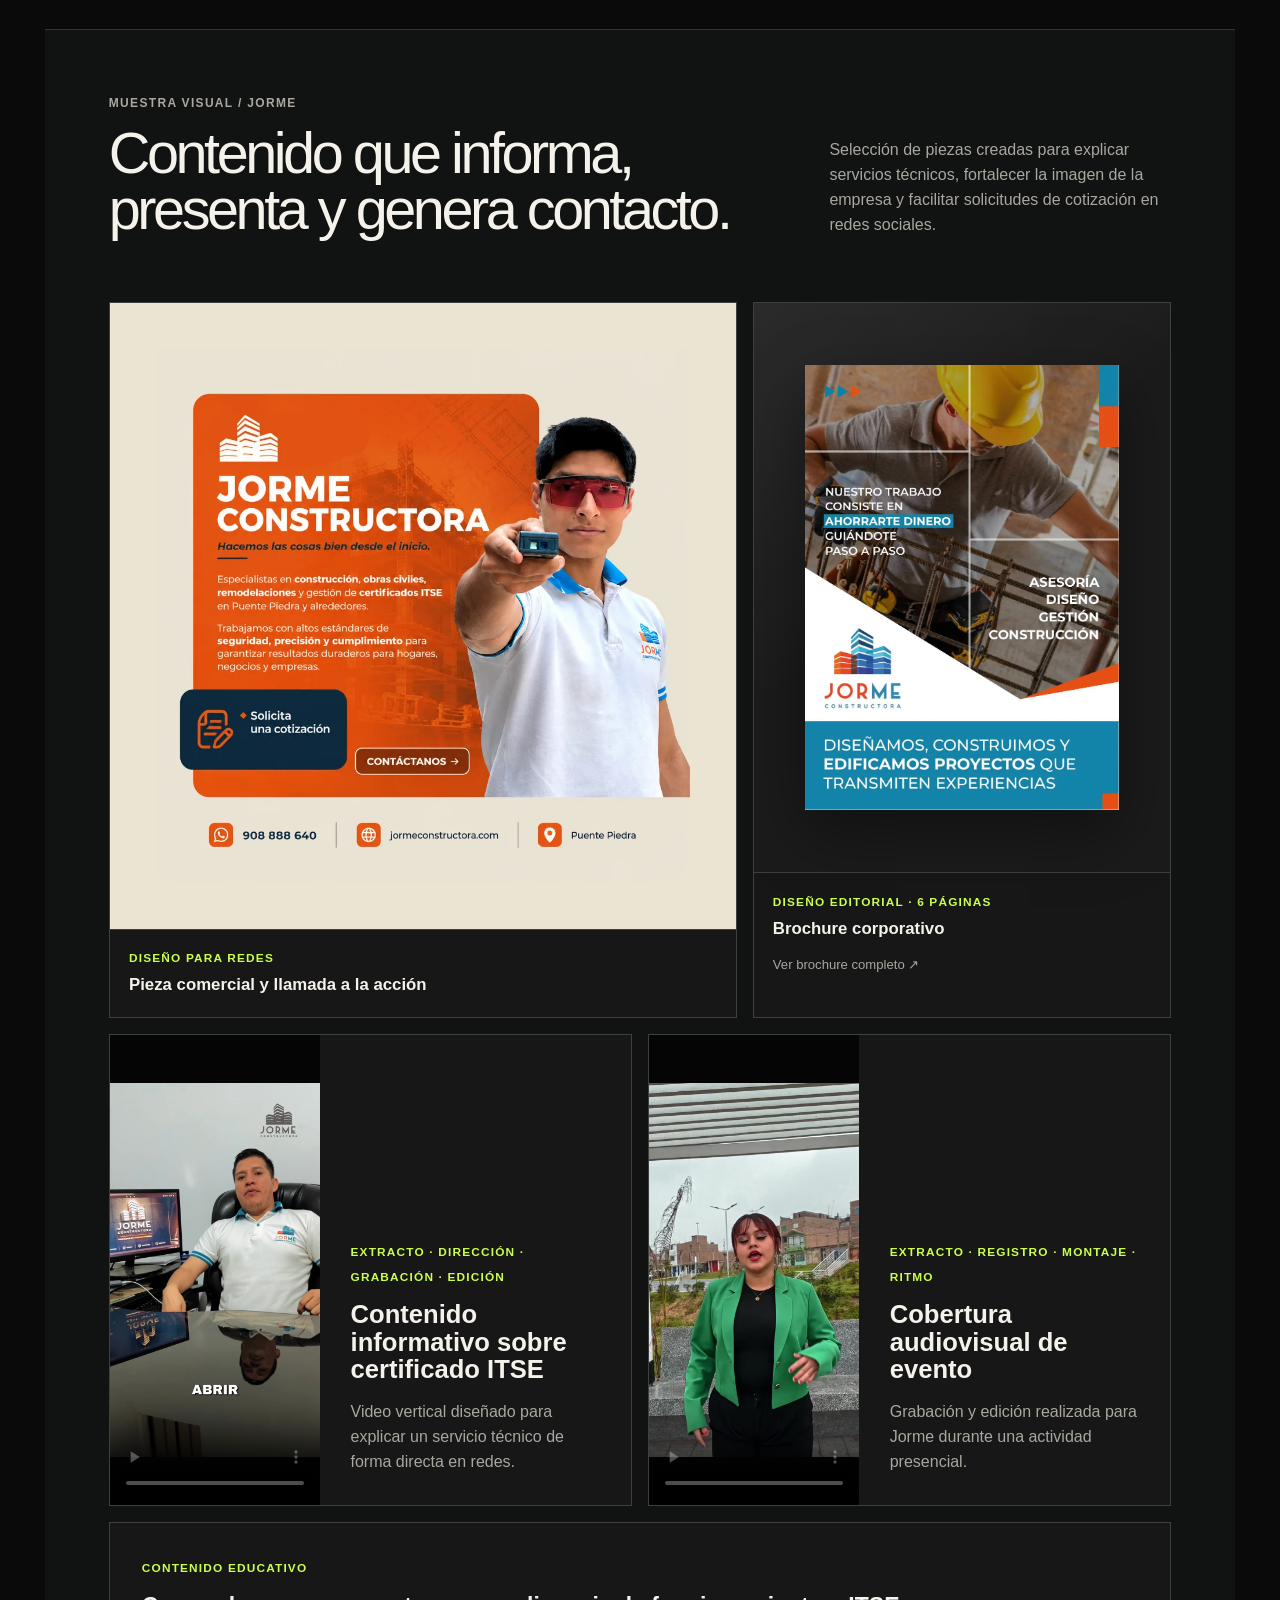
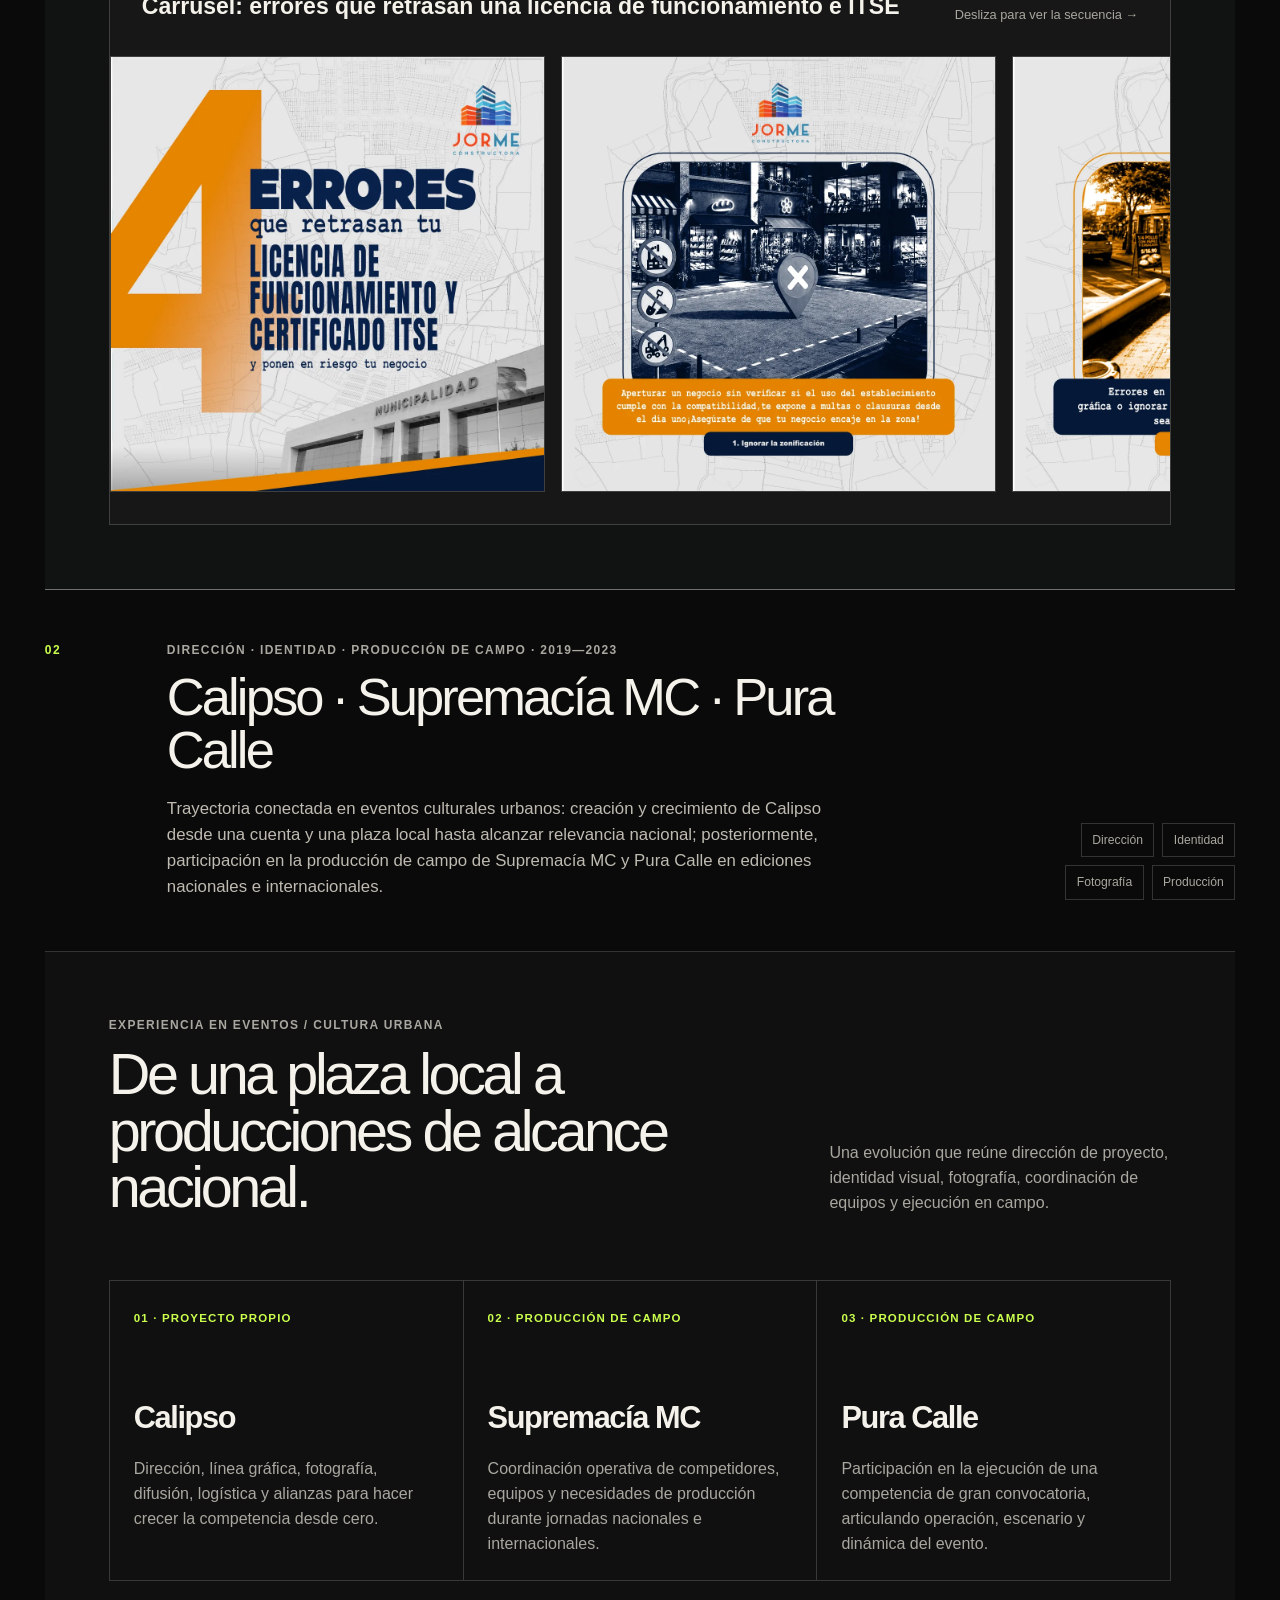
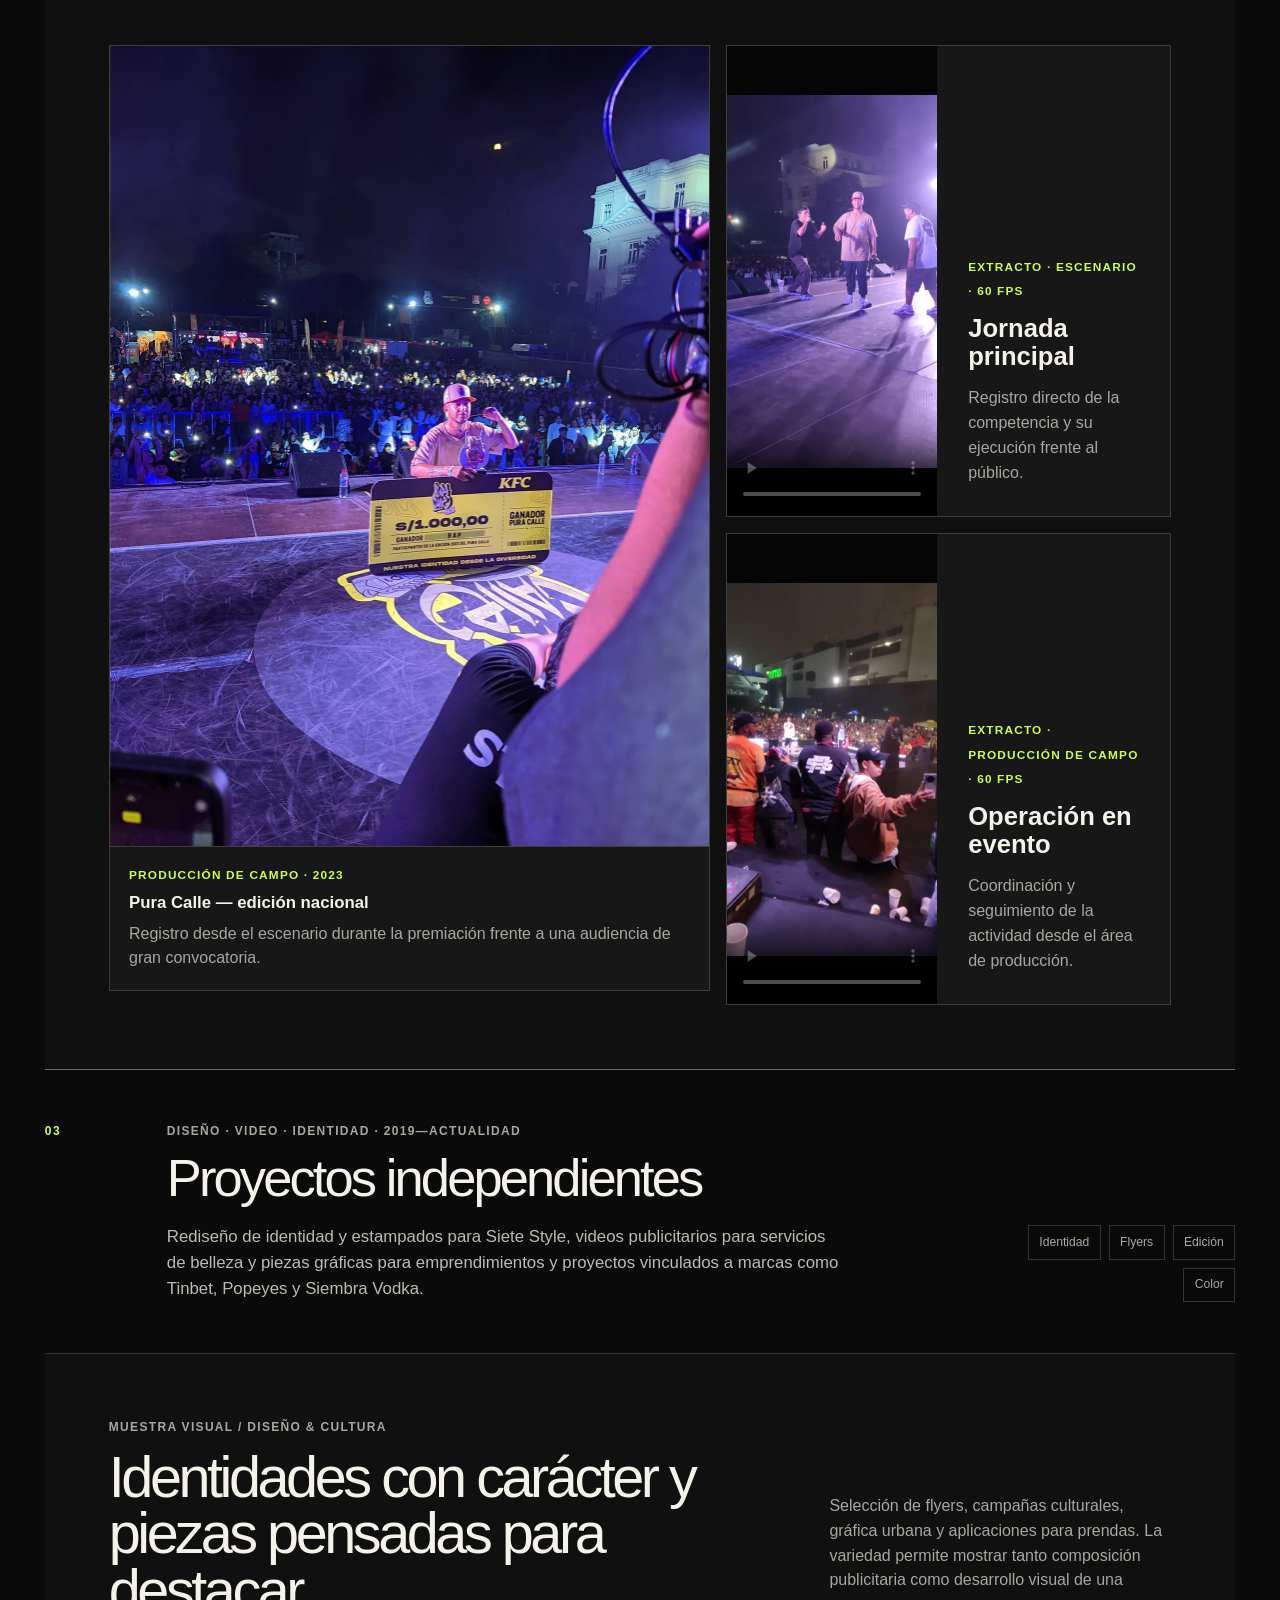
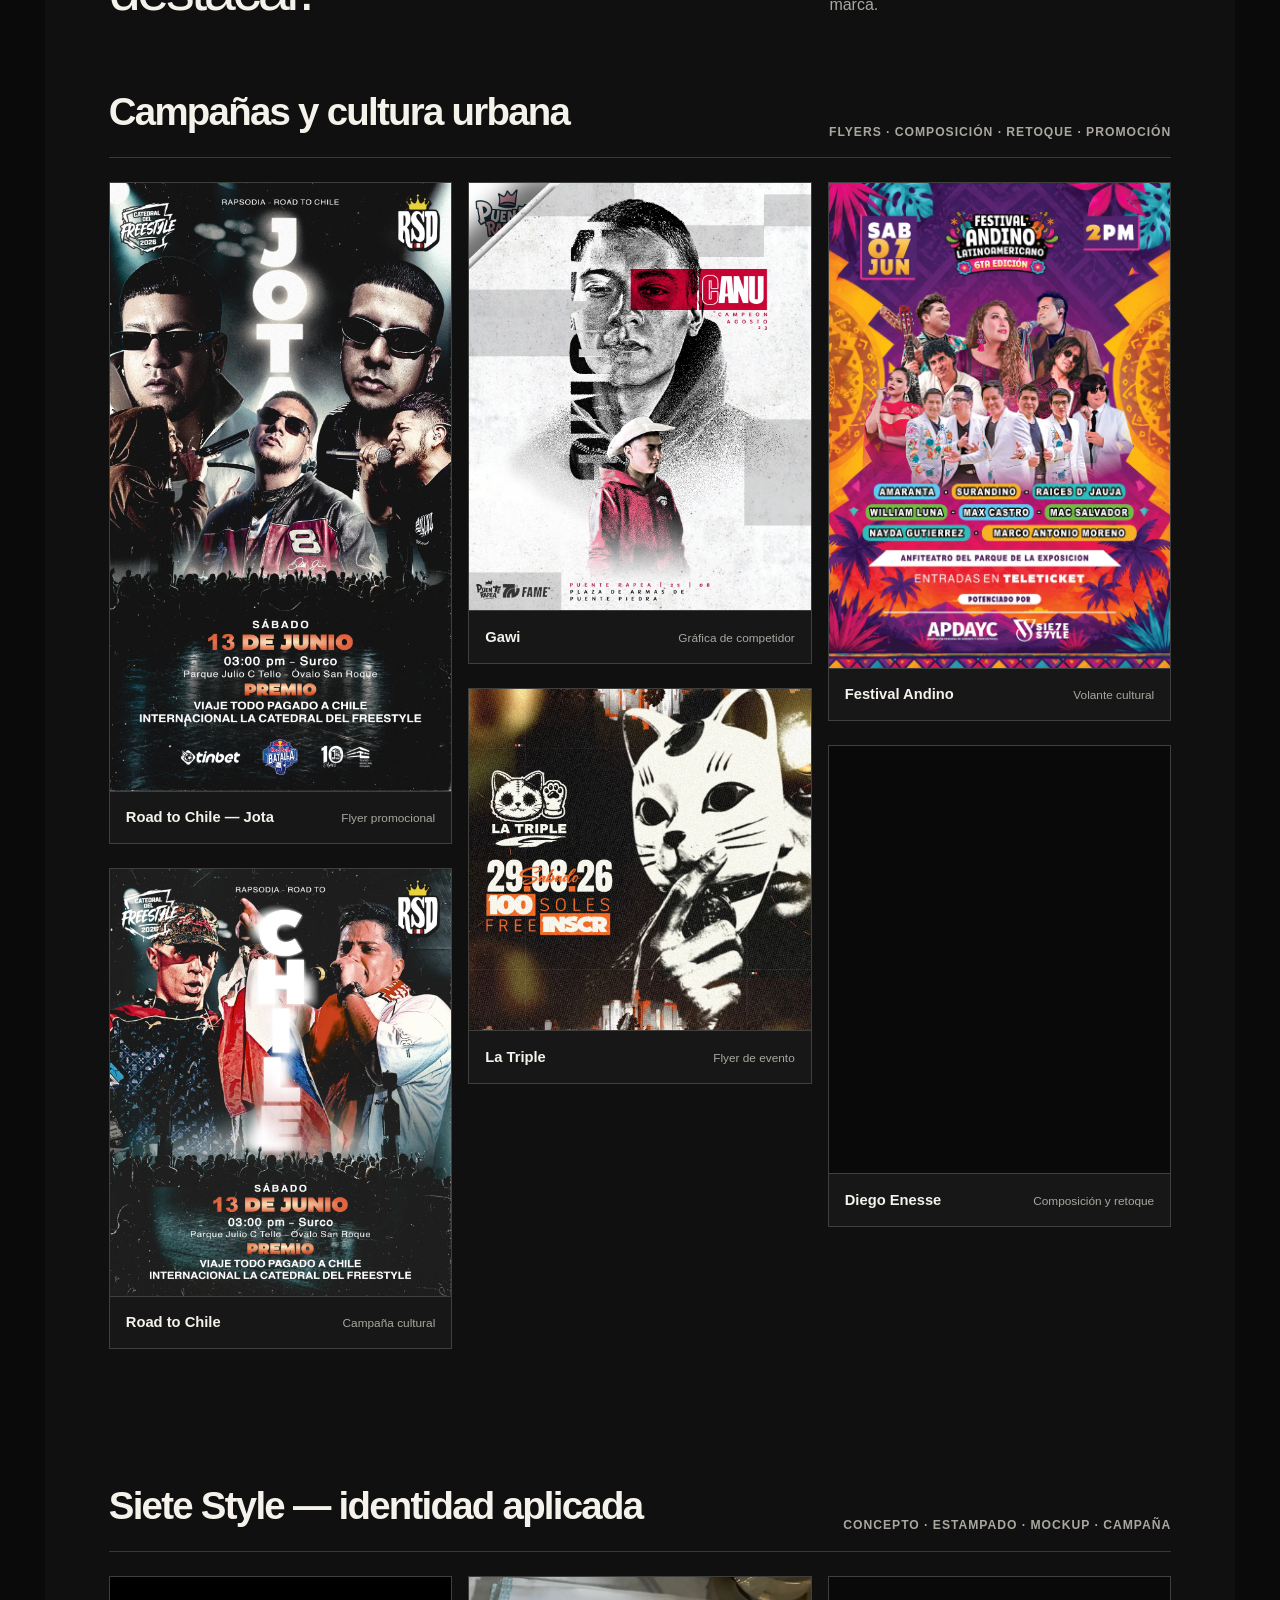
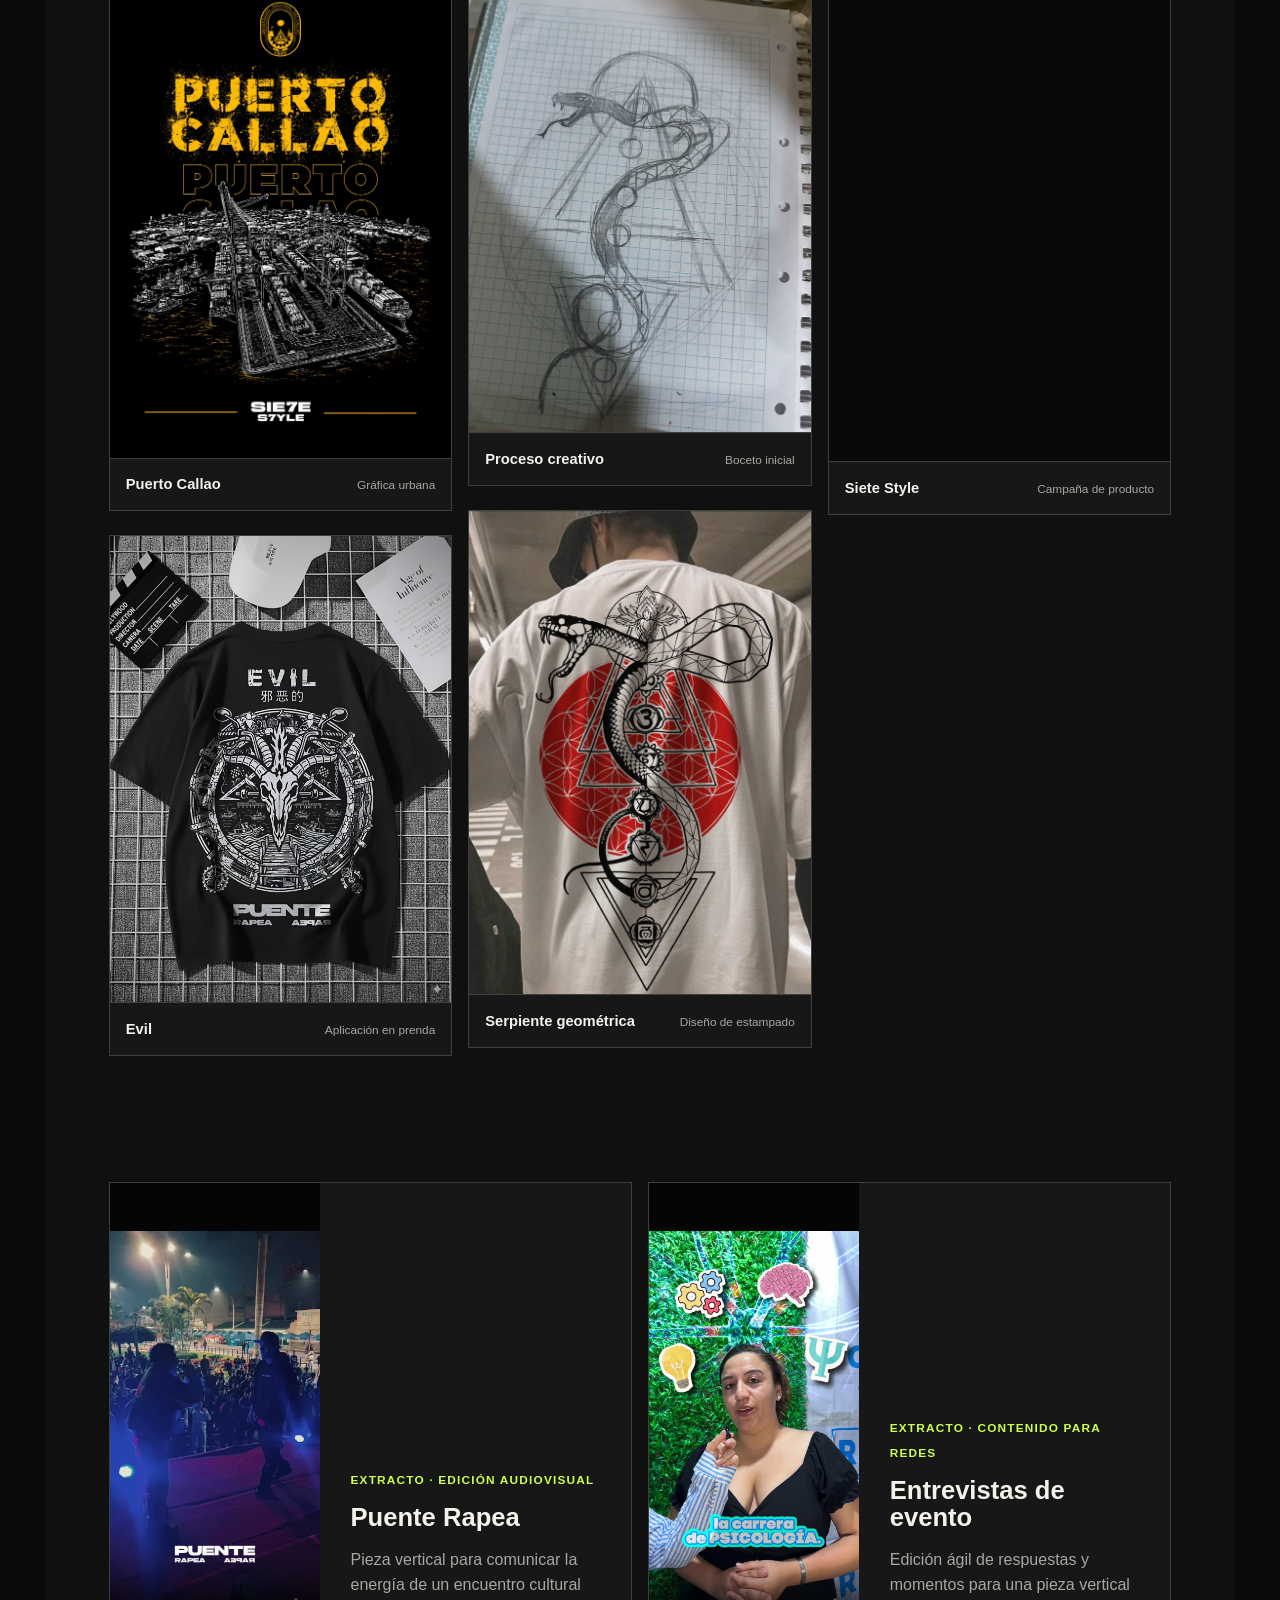
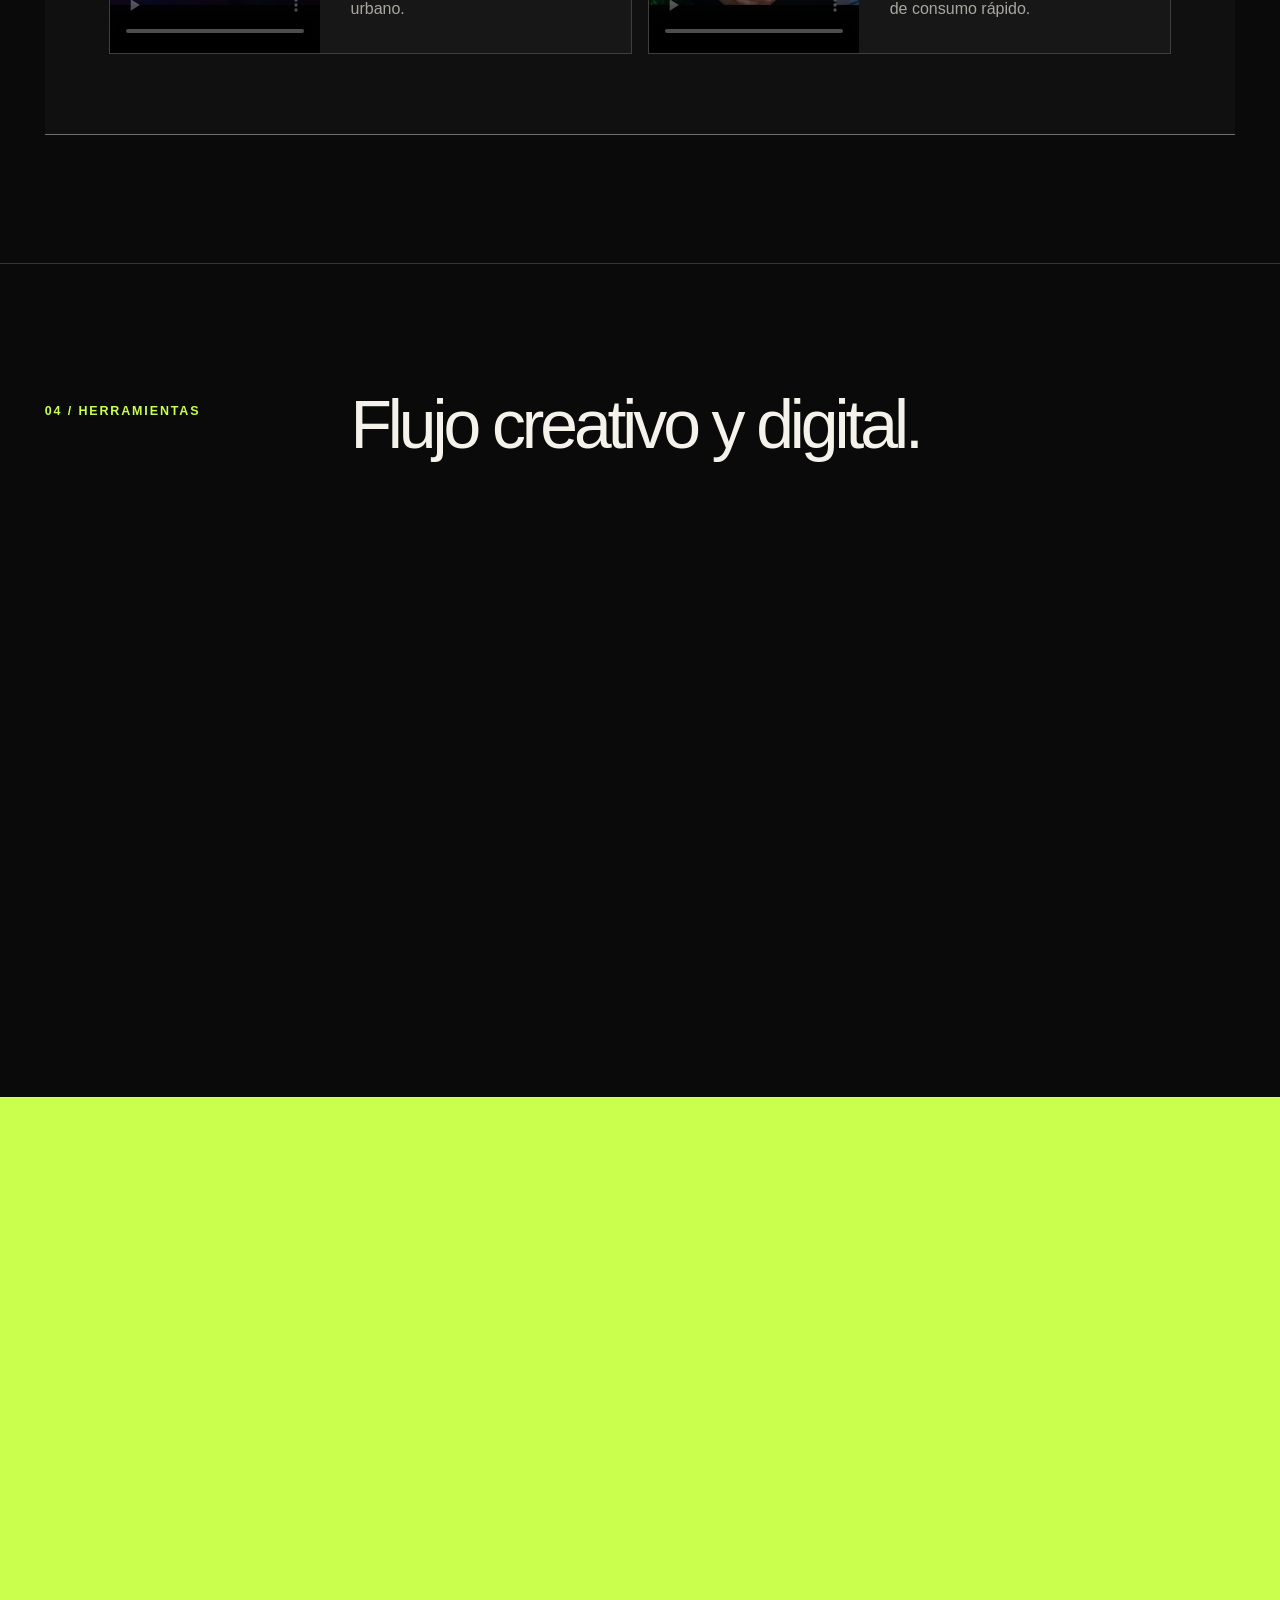
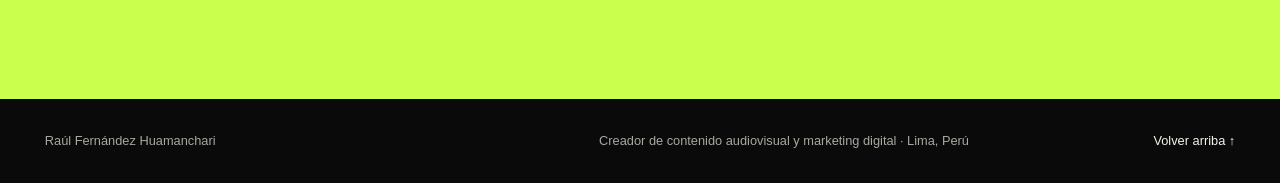
==== commit c5a1b587: "Corregir imagen de Jorme y descripción de DaVinci" ====
--- a/portafolio/index.html
+++ b/portafolio/index.html
@@ -483,7 +483,7 @@
         </div>
         <div class="tools-wrap reveal">
           <div class="tool tool-featured"><strong>Photoshop</strong><span>Diseño y retoque</span></div>
-          <div class="tool tool-featured"><strong>DaVinci Resolve</strong><span>Edición y color</span></div>
+          <div class="tool tool-featured"><strong>DaVinci Resolve</strong><span>Edición de video y corrección de color</span></div>
           <div class="tool tool-featured"><strong>Affinity</strong><span>Diseño gráfico</span></div>
           <div class="tool"><strong>Illustrator</strong><span>Gráfica vectorial</span></div>
           <div class="tool"><strong>Lightroom</strong><span>Fotografía</span></div>
--- a/portafolio/styles.css
+++ b/portafolio/styles.css
@@ -435,7 +435,7 @@
 
 .showcase-feature-grid {
   display: grid;
-  grid-template-columns: 1.2fr 0.8fr;
+  grid-template-columns: minmax(0, 1.2fr) minmax(0, 0.8fr);
   gap: 1rem;
   margin-bottom: 1rem;
 }
@@ -443,6 +443,7 @@
 .media-card {
   position: relative;
   display: block;
+  min-width: 0;
   margin: 0;
   border: 1px solid var(--line);
   background: #171717;
@@ -452,8 +453,9 @@
 .media-card-square > img {
   display: block;
   width: 100%;
-  aspect-ratio: 1;
-  object-fit: cover;
+  max-width: 100%;
+  height: auto;
+  object-fit: contain;
 }
 
 .media-card figcaption,
